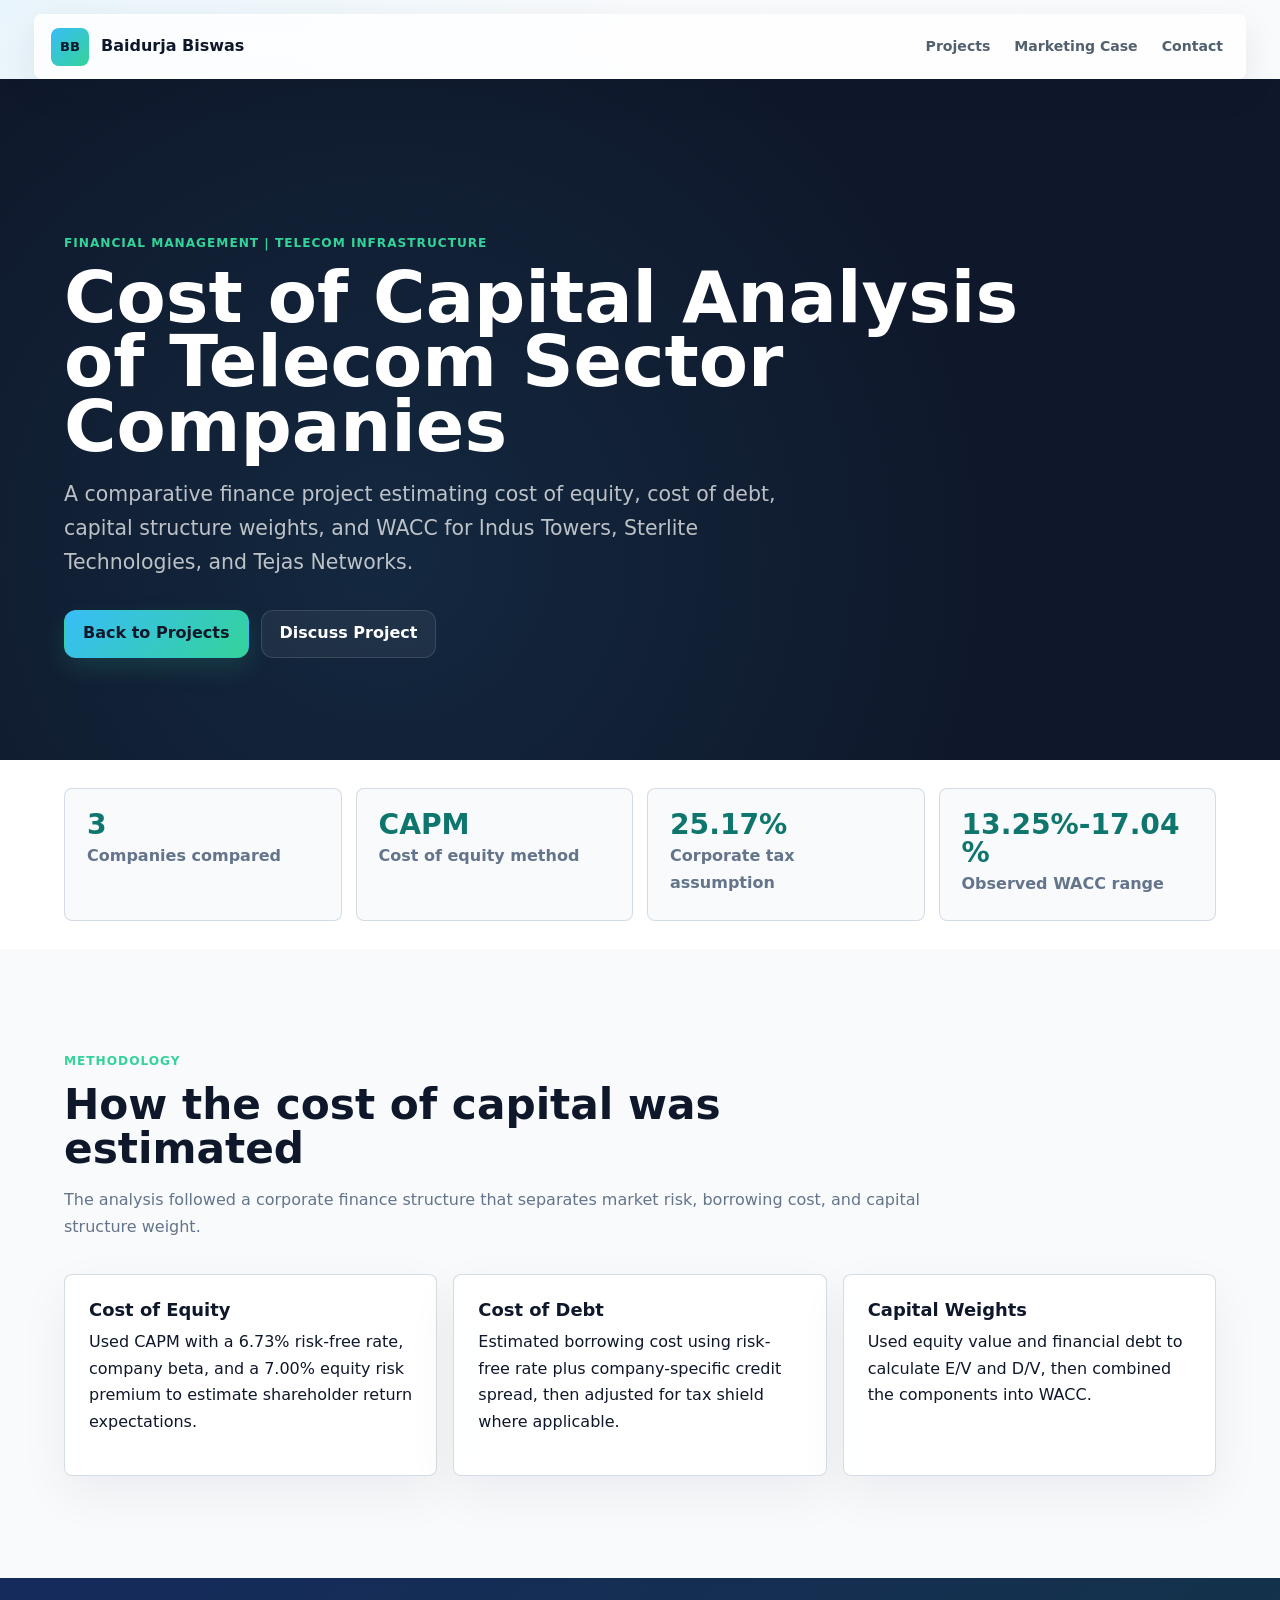
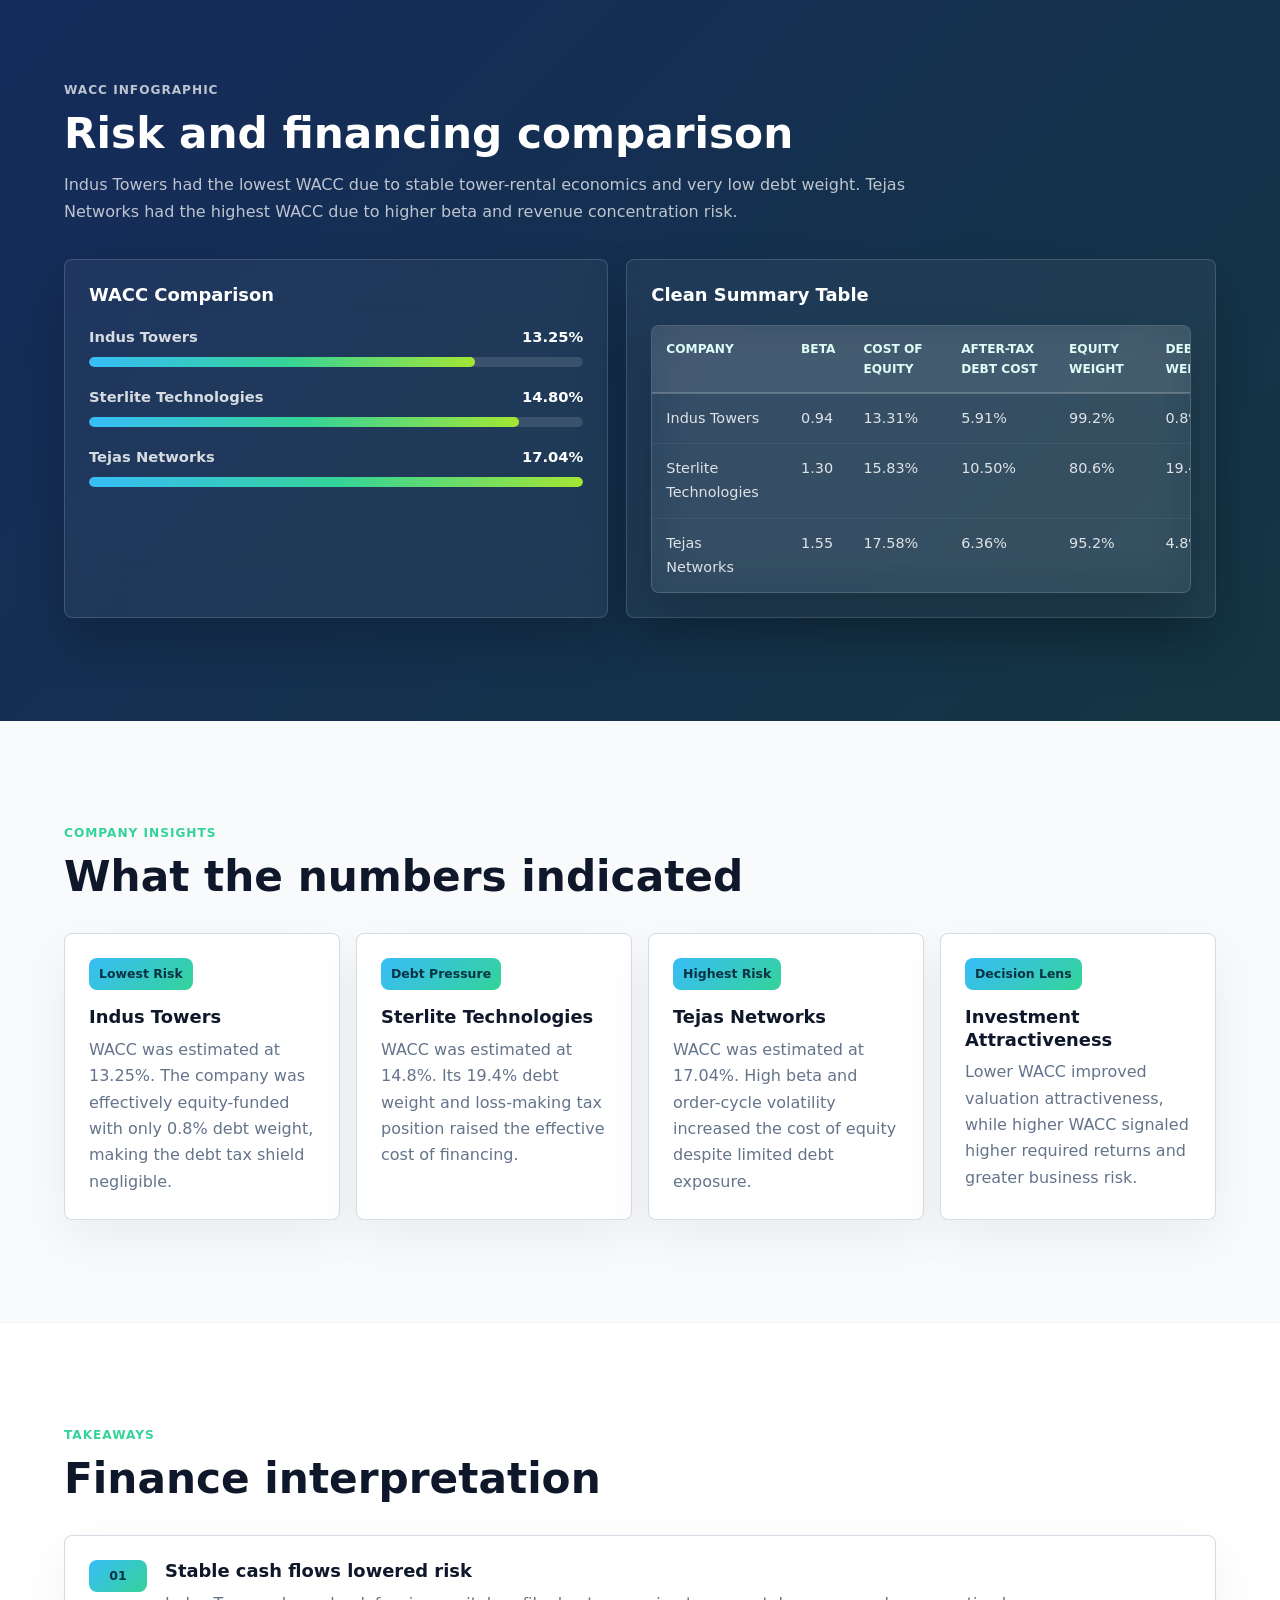
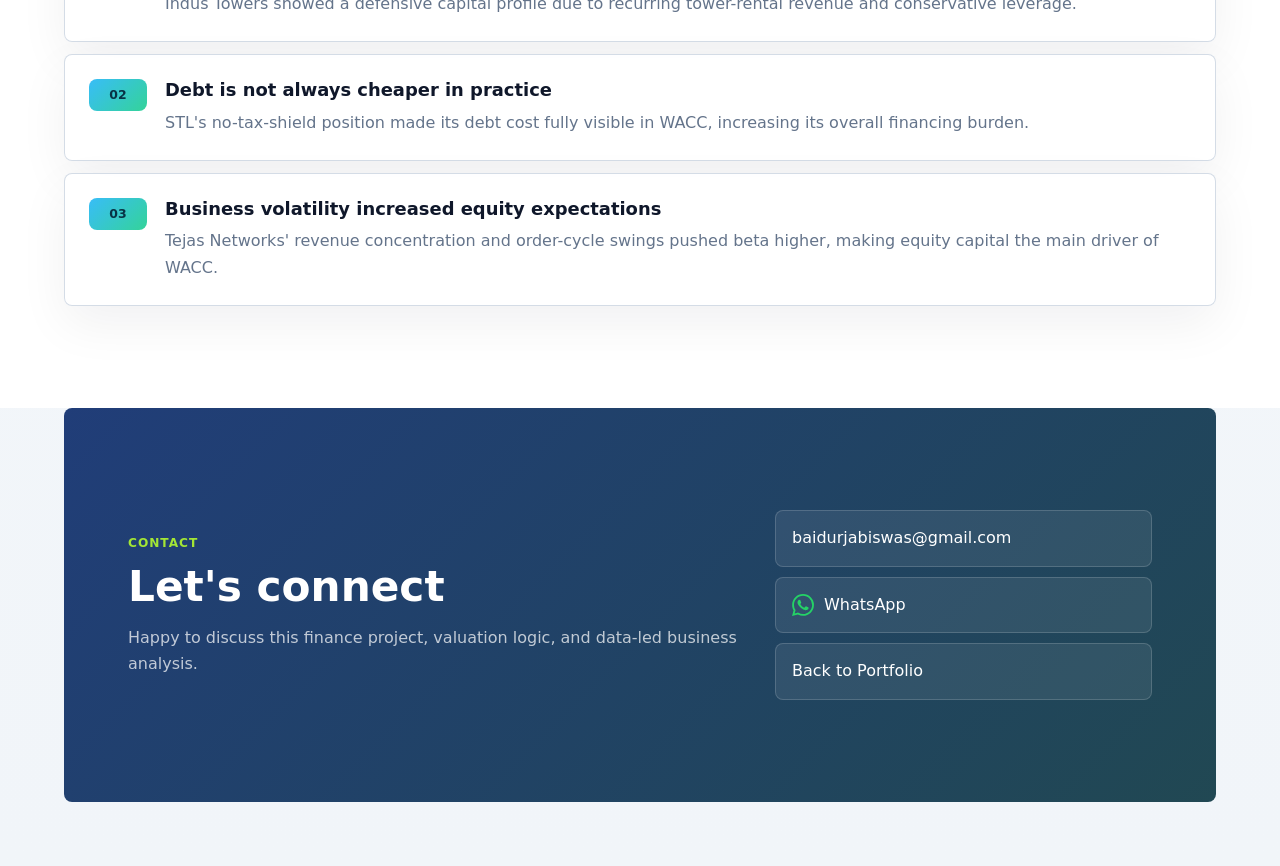
==== cost-of-capital-project.html @ 4e248c6d "Initial portfolio commit" ====
<!doctype html>
<html lang="en">
  <head>
    <meta charset="utf-8">
    <meta name="viewport" content="width=device-width, initial-scale=1">
    <title>Cost of Capital Project | Baidurja Biswas</title>
    <meta name="description" content="Project case study on CAPM, cost of debt, capital structure, and WACC analysis for telecom sector companies.">
    <link rel="stylesheet" href="styles.css">
  </head>
  <body>
    <header class="site-header detail-header">
      <a class="brand" href="index.html#home" aria-label="Back to portfolio home">
        <span class="brand-mark">BB</span>
        <span>Baidurja Biswas</span>
      </a>
      <nav class="nav" aria-label="Project navigation">
        <a href="index.html#projects">Projects</a>
        <a href="hyundai-creta-project.html">Marketing Case</a>
        <a href="index.html#contact">Contact</a>
      </nav>
    </header>

    <main>
      <section class="fade-in case-hero finance-hero">
        <div>
          <p class="eyebrow">Financial Management | Telecom Infrastructure</p>
          <h1>Cost of Capital Analysis of Telecom Sector Companies</h1>
          <p class="lead">
            A comparative finance project estimating cost of equity, cost of debt, capital structure weights, and WACC for Indus Towers,
            Sterlite Technologies, and Tejas Networks.
          </p>
          <div class="hero-actions">
            <a class="button primary" href="index.html#projects">Back to Projects</a>
            <a class="button secondary" href="mailto:baidurjabiswas@gmail.com">Discuss Project</a>
          </div>
        </div>
      </section>

      <section class="fade-in case-overview">
        <div class="case-stat">
          <span class="counter-value" data-target="3">0</span>
          <p>Companies compared</p>
        </div>
        <div class="case-stat">
          <span>CAPM</span>
          <p>Cost of equity method</p>
        </div>
        <div class="case-stat">
          <span class="counter-value" data-target="25.17" data-suffix="%">0%</span>
          <p>Corporate tax assumption</p>
        </div>
        <div class="case-stat">
          <span>13.25%-17.04%</span>
          <p>Observed WACC range</p>
        </div>
      </section>

      <section class="fade-in case-section">
        <div class="section-heading">
          <p class="eyebrow">Methodology</p>
          <h2>How the cost of capital was estimated</h2>
          <p>The analysis followed a corporate finance structure that separates market risk, borrowing cost, and capital structure weight.</p>
        </div>
        <div class="case-grid">
          <article>
            <h3>Cost of Equity</h3>
            <p>Used CAPM with a 6.73% risk-free rate, company beta, and a 7.00% equity risk premium to estimate shareholder return expectations.</p>
          </article>
          <article>
            <h3>Cost of Debt</h3>
            <p>Estimated borrowing cost using risk-free rate plus company-specific credit spread, then adjusted for tax shield where applicable.</p>
          </article>
          <article>
            <h3>Capital Weights</h3>
            <p>Used equity value and financial debt to calculate E/V and D/V, then combined the components into WACC.</p>
          </article>
        </div>
      </section>

      <section class="fade-in case-section dark-case">
        <div class="section-heading">
          <p class="eyebrow">WACC Infographic</p>
          <h2>Risk and financing comparison</h2>
          <p>Indus Towers had the lowest WACC due to stable tower-rental economics and very low debt weight. Tejas Networks had the highest WACC due to higher beta and revenue concentration risk.</p>
        </div>
        <div class="finance-dashboard">
          <article class="metric-bars">
            <h3>WACC Comparison</h3>
            <div class="bar-row" style="--bar:78%">
              <span>Indus Towers</span>
              <strong>13.25%</strong>
            </div>
            <div class="bar-track"><span style="width: 78%"></span></div>
            <div class="bar-row" style="--bar:87%">
              <span>Sterlite Technologies</span>
              <strong>14.80%</strong>
            </div>
            <div class="bar-track"><span style="width: 87%"></span></div>
            <div class="bar-row" style="--bar:100%">
              <span>Tejas Networks</span>
              <strong>17.04%</strong>
            </div>
            <div class="bar-track"><span style="width: 100%"></span></div>
          </article>
          <article class="finance-table-visual">
            <h3>Clean Summary Table</h3>
            <div class="data-table-wrap">
              <table class="project-data-table">
                <thead>
                  <tr>
                    <th>Company</th>
                    <th>Beta</th>
                    <th>Cost of Equity</th>
                    <th>After-Tax Debt Cost</th>
                    <th>Equity Weight</th>
                    <th>Debt Weight</th>
                    <th>WACC</th>
                  </tr>
                </thead>
                <tbody>
                  <tr>
                    <td>Indus Towers</td>
                    <td>0.94</td>
                    <td>13.31%</td>
                    <td>5.91%</td>
                    <td>99.2%</td>
                    <td>0.8%</td>
                    <td><strong>13.25%</strong></td>
                  </tr>
                  <tr>
                    <td>Sterlite Technologies</td>
                    <td>1.30</td>
                    <td>15.83%</td>
                    <td>10.50%</td>
                    <td>80.6%</td>
                    <td>19.4%</td>
                    <td><strong>14.80%</strong></td>
                  </tr>
                  <tr>
                    <td>Tejas Networks</td>
                    <td>1.55</td>
                    <td>17.58%</td>
                    <td>6.36%</td>
                    <td>95.2%</td>
                    <td>4.8%</td>
                    <td><strong>17.04%</strong></td>
                  </tr>
                </tbody>
              </table>
            </div>
          </article>
        </div>
      </section>

      <section class="fade-in case-section">
        <div class="section-heading">
          <p class="eyebrow">Company Insights</p>
          <h2>What the numbers indicated</h2>
        </div>
        <div class="finding-grid light-findings">
          <article>
            <span>Lowest Risk</span>
            <h3>Indus Towers</h3>
            <p>WACC was estimated at 13.25%. The company was effectively equity-funded with only 0.8% debt weight, making the debt tax shield negligible.</p>
          </article>
          <article>
            <span>Debt Pressure</span>
            <h3>Sterlite Technologies</h3>
            <p>WACC was estimated at 14.8%. Its 19.4% debt weight and loss-making tax position raised the effective cost of financing.</p>
          </article>
          <article>
            <span>Highest Risk</span>
            <h3>Tejas Networks</h3>
            <p>WACC was estimated at 17.04%. High beta and order-cycle volatility increased the cost of equity despite limited debt exposure.</p>
          </article>
          <article>
            <span>Decision Lens</span>
            <h3>Investment Attractiveness</h3>
            <p>Lower WACC improved valuation attractiveness, while higher WACC signaled higher required returns and greater business risk.</p>
          </article>
        </div>
      </section>

      <section class="fade-in case-section">
        <div class="section-heading">
          <p class="eyebrow">Takeaways</p>
          <h2>Finance interpretation</h2>
        </div>
        <div class="recommendation-list">
          <article>
            <span>01</span>
            <div>
              <h3>Stable cash flows lowered risk</h3>
              <p>Indus Towers showed a defensive capital profile due to recurring tower-rental revenue and conservative leverage.</p>
            </div>
          </article>
          <article>
            <span>02</span>
            <div>
              <h3>Debt is not always cheaper in practice</h3>
              <p>STL's no-tax-shield position made its debt cost fully visible in WACC, increasing its overall financing burden.</p>
            </div>
          </article>
          <article>
            <span>03</span>
            <div>
              <h3>Business volatility increased equity expectations</h3>
              <p>Tejas Networks' revenue concentration and order-cycle swings pushed beta higher, making equity capital the main driver of WACC.</p>
            </div>
          </article>
        </div>
      </section>

      <section class="fade-in contact-section case-contact">
        <div>
          <p class="eyebrow">Contact</p>
          <h2>Let's connect</h2>
          <p>Happy to discuss this finance project, valuation logic, and data-led business analysis.</p>
        </div>
        <div class="contact-actions">
          <a href="mailto:baidurjabiswas@gmail.com">baidurjabiswas@gmail.com</a>
          <a href="https://wa.me/919083447833" target="_blank" rel="noreferrer" class="whatsapp-link">
            <svg viewBox="0 0 24 24" fill="currentColor">
              <path d="M17.472 14.382c-.297-.149-1.758-.867-2.03-.967-.273-.099-.471-.148-.67.15-.197.297-.767.966-.94 1.164-.173.199-.347.223-.644.075-.297-.15-1.255-.463-2.39-1.475-.883-.788-1.48-1.761-1.653-2.059-.173-.297-.018-.458.13-.606.134-.133.298-.347.446-.52.149-.174.198-.298.298-.497.099-.198.05-.371-.025-.52-.075-.149-.669-1.612-.916-2.207-.242-.579-.487-.5-.669-.51-.173-.008-.371-.01-.57-.01-.198 0-.52.074-.792.372-.272.297-1.04 1.016-1.04 2.479 0 1.462 1.065 2.875 1.213 3.074.149.198 2.096 3.2 5.077 4.487.709.306 1.262.489 1.694.625.712.227 1.36.195 1.871.118.571-.085 1.758-.719 2.006-1.413.248-.694.248-1.289.173-1.413-.074-.124-.272-.198-.57-.347m-5.421 7.403h-.004a9.87 9.87 0 01-5.031-1.378l-.361-.214-3.741.982.998-3.648-.235-.374a9.86 9.86 0 01-1.51-5.26c.001-5.45 4.436-9.884 9.888-9.884 2.64 0 5.122 1.03 6.988 2.898a9.825 9.825 0 012.893 6.994c-.003 5.45-4.437 9.884-9.885 9.884m8.413-18.297A11.815 11.815 0 0012.05 0C5.495 0 .16 5.335.157 11.892c0 2.096.547 4.142 1.588 5.945L.057 24l6.305-1.654a11.882 11.882 0 005.683 1.448h.005c6.554 0 11.89-5.335 11.893-11.893a11.821 11.821 0 00-3.48-8.413z"/>
            </svg>
            WhatsApp
          </a>
          <a href="index.html#projects">Back to Portfolio</a>
        </div>
      </section>
    </main>
    <script src="script.js"></script>
  </body>
</html>
---- styles.css ----
:root {
  --ink: #0f172a;
  --muted: #64748b;
  --line: #e2e8f0;
  --paper: #f8fafc;
  --white: #ffffff;
  --night: #0f172a;
  --night-2: #1e293b;
  --cyan: #38bdf8;
  --mint: #34d399;
  --lime: #a3e635;
  --amber: #fbbf24;
  --blue: #2563eb;
  --shadow: 0 10px 40px -10px rgba(0, 0, 0, 0.08);
}

* {
  box-sizing: border-box;
}

html {
  scroll-behavior: smooth;
}

body {
  margin: 0;
  color: var(--ink);
  background:
    radial-gradient(circle at top left, rgba(56, 189, 248, 0.08), transparent 40rem),
    linear-gradient(180deg, #f8fafc 0%, #f1f5f9 100%);
  font-family: Inter, ui-sans-serif, system-ui, -apple-system, BlinkMacSystemFont, "Segoe UI", sans-serif;
  line-height: 1.65;
}

a {
  color: inherit;
  text-decoration: none;
}

.site-header {
  position: sticky;
  top: 0;
  z-index: 20;
  display: flex;
  align-items: center;
  justify-content: space-between;
  gap: 24px;
  margin: 14px clamp(14px, 3vw, 34px) 0;
  padding: 10px 12px;
  background: rgba(255, 255, 255, 0.78);
  border: 1px solid rgba(255, 255, 255, 0.76);
  border-radius: 8px;
  box-shadow: 0 12px 35px rgba(15, 23, 42, 0.08);
  backdrop-filter: blur(18px);
}

.brand,
.nav,
.hero-actions,
.contact-actions,
footer,
.hero-metrics {
  display: flex;
  align-items: center;
}

.brand {
  gap: 12px;
  padding-left: 4px;
  font-weight: 850;
}

.brand-mark {
  display: grid;
  place-items: center;
  width: 38px;
  height: 38px;
  color: var(--night);
  background: linear-gradient(135deg, var(--cyan), var(--mint));
  border-radius: 8px;
  font-size: 0.82rem;
  letter-spacing: 0;
}

.nav {
  gap: 4px;
  color: #52606d;
  font-size: 0.88rem;
  font-weight: 700;
}

.nav a {
  padding: 10px 10px;
  border-radius: 8px;
}

.nav a:hover {
  color: var(--ink);
  background: rgba(15, 23, 42, 0.06);
}

.hero {
  position: relative;
  min-height: calc(100vh - 76px);
  display: grid;
  grid-template-columns: minmax(0, 1.12fr) minmax(260px, 0.5fr);
  align-items: center;
  gap: clamp(32px, 6vw, 86px);
  margin-top: -66px;
  padding: clamp(112px, 14vw, 168px) clamp(20px, 5vw, 76px) clamp(56px, 7vw, 86px);
  overflow: hidden;
  color: var(--white);
  background:
    radial-gradient(circle at top left, rgba(52, 211, 153, 0.12), transparent 45rem),
    linear-gradient(135deg, rgba(15, 23, 42, 0.98), rgba(30, 41, 59, 0.96) 60%, rgba(15, 23, 42, 0.98)),
    var(--night);
}

.hero-backdrop {
  position: absolute;
  inset: 0;
  pointer-events: none;
  background:
    linear-gradient(rgba(255, 255, 255, 0.02) 1px, transparent 1px),
    linear-gradient(90deg, rgba(255, 255, 255, 0.02) 1px, transparent 1px);
  background-size: 52px 52px, 52px 52px;
  mask-image: linear-gradient(180deg, #000 0%, rgba(0, 0, 0, 0.6) 78%, transparent 100%);
}

.hero-copy,
.photo-panel {
  position: relative;
  z-index: 1;
}

.eyebrow {
  margin: 0 0 12px;
  color: var(--mint);
  font-size: 0.76rem;
  font-weight: 850;
  letter-spacing: 0.08em;
  text-transform: uppercase;
}

h1,
h2,
h3,
p {
  margin-top: 0;
}

h1 {
  max-width: 850px;
  margin-bottom: 20px;
  font-size: clamp(3rem, 8vw, 6.8rem);
  line-height: 0.9;
  letter-spacing: 0;
}

h2 {
  margin-bottom: 16px;
  font-size: clamp(1.85rem, 3.3vw, 2.95rem);
  line-height: 1.04;
  letter-spacing: 0;
}

h3 {
  margin-bottom: 8px;
  font-size: 1.12rem;
  line-height: 1.25;
}

.lead {
  max-width: 770px;
  color: rgba(255, 255, 255, 0.72);
  font-size: clamp(1.05rem, 1.7vw, 1.28rem);
}

.hero-actions {
  flex-wrap: wrap;
  gap: 12px;
  margin-top: 30px;
}

.button {
  min-height: 48px;
  display: inline-flex;
  align-items: center;
  justify-content: center;
  padding: 0 18px;
  border: 1px solid rgba(255, 255, 255, 0.18);
  border-radius: 12px;
  font-weight: 850;
  transition: transform 0.2s ease, box-shadow 0.2s ease;
}

.button.primary {
  color: var(--night);
  background: linear-gradient(135deg, var(--cyan), var(--mint));
  border-color: transparent;
  box-shadow: 0 10px 25px rgba(52, 211, 153, 0.15);
}

.button.secondary {
  color: var(--white);
  background: rgba(255, 255, 255, 0.06);
  border: 1px solid rgba(255, 255, 255, 0.12);
}

.button:hover {
  transform: translateY(-1px);
}

.hero-metrics {
  flex-wrap: wrap;
  gap: 10px;
  margin-top: 30px;
}

.hero-metrics span {
  padding: 10px 12px;
  color: rgba(255, 255, 255, 0.72);
  background: rgba(255, 255, 255, 0.07);
  border: 1px solid rgba(255, 255, 255, 0.12);
  border-radius: 8px;
  font-size: 0.88rem;
}

.hero-metrics strong {
  color: var(--white);
}

.photo-panel {
  justify-self: center;
  width: min(100%, 350px);
  padding: 10px;
  background: linear-gradient(145deg, rgba(255, 255, 255, 0.17), rgba(255, 255, 255, 0.05));
  border: 1px solid rgba(255, 255, 255, 0.18);
  border-radius: 8px;
  box-shadow: 0 30px 90px rgba(0, 0, 0, 0.32);
  backdrop-filter: blur(16px);
}

.photo-panel img {
  display: block;
  width: 100%;
  aspect-ratio: 4 / 5;
  object-fit: cover;
  object-position: center 18%;
  border-radius: 6px;
}

section {
  padding: clamp(62px, 8vw, 104px) clamp(20px, 5vw, 76px);
}

.section-heading {
  max-width: 860px;
}

.section-heading p:not(.eyebrow) {
  color: var(--muted);
}

.current-band {
  color: var(--ink);
  background: var(--white);
}

.current-grid {
  display: grid;
  grid-template-columns: repeat(3, minmax(0, 1fr));
  gap: 16px;
  margin-top: 36px;
}

.current-grid article,
.timeline-item,
.skill-card,
.education-list article,
.project-card,
.cert-list article,
.cert-feature {
  position: relative;
  padding: 26px;
  background: rgba(255, 255, 255, 0.6);
  backdrop-filter: blur(12px);
  border: 1px solid rgba(255, 255, 255, 0.8);
  border-radius: 12px;
  box-shadow: 0 10px 40px -10px rgba(0, 0, 0, 0.08);
}

.project-card {
  display: block;
  color: inherit;
  text-decoration: none;
}

.current-grid article,
.timeline-item,
.skill-card,
.education-list article,
.project-card,
.cert-list article,
.cert-feature {
  transition: transform 180ms ease, box-shadow 180ms ease, border-color 180ms ease;
}

.current-grid article:hover,
.timeline-item:hover,
.skill-card:hover,
.education-list article:hover,
.project-card:hover,
.cert-list article:hover,
.cert-feature:hover {
  transform: translateY(-4px);
  border-color: rgba(56, 189, 248, 0.5);
  box-shadow: 0 20px 50px -10px rgba(0, 0, 0, 0.12);
}

.current-grid article {
  min-height: 228px;
  overflow: hidden;
}

.current-grid article::before {
  content: "";
  position: absolute;
  inset: 0 0 auto;
  height: 4px;
  background: linear-gradient(90deg, var(--cyan), var(--mint), var(--lime));
}

.current-grid p,
.timeline-item p,
.skill-card p,
.education-list p,
.project-card p {
  color: var(--muted);
}

.number,
.date,
.education-list span {
  display: inline-block;
  margin-bottom: 12px;
  color: var(--blue);
  font-size: 0.82rem;
  font-weight: 850;
}

.split-section {
  display: grid;
  grid-template-columns: minmax(260px, 0.38fr) minmax(0, 0.62fr);
  gap: clamp(32px, 6vw, 82px);
  align-items: start;
  background: #eef3f7;
}

.sticky-heading {
  position: sticky;
  top: 112px;
  align-self: start;
}

.sticky-heading h2 {
  max-width: 420px;
  font-size: clamp(2.25rem, 4.2vw, 4.1rem);
}

.sticky-heading p:not(.eyebrow) {
  max-width: 520px;
  font-size: clamp(1rem, 1.45vw, 1.16rem);
}

.timeline {
  position: relative;
  display: grid;
  gap: 16px;
}

.timeline-item.featured {
  border-color: rgba(45, 212, 191, 0.58);
  background: linear-gradient(135deg, #ffffff, #f1fffb);
}

.timeline-item.compact {
  background: rgba(255, 255, 255, 0.58);
}

.meta {
  margin-bottom: 12px;
  color: #295c76;
  font-weight: 780;
}

.timeline-item p:last-child,
.skill-card p:last-child,
.education-list p:last-child,
.project-card p:last-child,
.contact-section p:last-child {
  margin-bottom: 0;
}

.projects-section {
  background:
    radial-gradient(circle at 12% 18%, rgba(45, 212, 191, 0.13), transparent 28rem),
    #f8fafc;
}

.project-showcase {
  display: grid;
  grid-template-columns: repeat(2, minmax(0, 1fr));
  gap: 18px;
  margin-top: 36px;
  align-items: stretch;
}

.featured-project {
  grid-column: 1 / span 2;
  min-height: 320px;
  padding: clamp(28px, 4vw, 42px);
  background:
    linear-gradient(135deg, rgba(255, 255, 255, 0.96), rgba(238, 251, 255, 0.86)),
    var(--white);
  overflow: hidden;
}

.business-project {
  background:
    linear-gradient(135deg, rgba(255, 255, 255, 0.96), rgba(242, 248, 255, 0.9)),
    var(--white);
}

.analytics-project {
  background:
    linear-gradient(135deg, rgba(255, 255, 255, 0.98), rgba(236, 253, 245, 0.88)),
    var(--white);
}

.operations-project {
  background:
    linear-gradient(135deg, rgba(255, 255, 255, 0.98), rgba(238, 253, 250, 0.92)),
    var(--white);
}

.business-project {
  grid-column: auto;
}

.research-project {
  grid-column: 1 / -1;
  background:
    linear-gradient(135deg, rgba(255, 255, 255, 0.95), rgba(240, 253, 250, 0.82)),
    var(--white);
}

.featured-project::after {
  content: "";
  position: absolute;
  right: -78px;
  bottom: -78px;
  width: 210px;
  height: 210px;
  border: 1px solid rgba(45, 212, 191, 0.35);
  border-radius: 50%;
}

.project-topline {
  display: flex;
  flex-wrap: wrap;
  justify-content: space-between;
  gap: 12px;
  margin-bottom: 8px;
}

.project-type {
  padding: 7px 10px;
  color: #075985;
  background: rgba(56, 189, 248, 0.13);
  border: 1px solid rgba(56, 189, 248, 0.24);
  border-radius: 8px;
  font-size: 0.78rem;
  font-weight: 850;
}

.project-card h3 {
  max-width: 850px;
  font-size: clamp(1.45rem, 2.6vw, 2.35rem);
}

.project-card p {
  max-width: 850px;
}

.project-tags {
  position: relative;
  z-index: 1;
  display: flex;
  flex-wrap: wrap;
  gap: 10px;
  margin-top: 26px;
}

.project-tags span {
  padding: 9px 11px;
  color: #134e4a;
  background: rgba(45, 212, 191, 0.12);
  border: 1px solid rgba(45, 212, 191, 0.28);
  border-radius: 8px;
  font-size: 0.88rem;
  font-weight: 760;
}

.project-link {
  position: relative;
  z-index: 1;
  display: inline-flex;
  align-items: center;
  margin-top: 24px;
  color: #075985;
  font-size: 0.9rem;
  font-weight: 850;
}

.project-link::after {
  content: "";
  width: 34px;
  height: 2px;
  margin-left: 10px;
  background: linear-gradient(90deg, var(--cyan), var(--mint));
  transition: width 180ms ease;
}

.project-card:hover .project-link::after {
  width: 48px;
}

.skills-section {
  background: var(--night);
  color: var(--white);
}

.skills-section .section-heading p:not(.eyebrow) {
  color: rgba(255, 255, 255, 0.68);
}

.skills-layout {
  display: grid;
  grid-template-columns: repeat(3, minmax(0, 1fr));
  gap: 18px;
  margin-top: 36px;
}

.skill-card {
  color: var(--white);
  background: rgba(255, 255, 255, 0.07);
  border-color: rgba(255, 255, 255, 0.12);
  box-shadow: none;
}

.skill-card ul {
  display: flex;
  flex-wrap: wrap;
  gap: 10px;
  margin: 18px 0 0;
  padding: 0;
  list-style: none;
}

.skill-card li {
  padding: 8px 10px;
  color: #dffcf6;
  background: rgba(45, 212, 191, 0.1);
  border: 1px solid rgba(45, 212, 191, 0.22);
  border-radius: 8px;
  font-size: 0.9rem;
  font-weight: 750;
}

.certifications-section {
  background:
    radial-gradient(circle at 84% 20%, rgba(56, 189, 248, 0.15), transparent 28rem),
    linear-gradient(180deg, #ffffff 0%, #eff6fb 100%);
}

.certification-board {
  display: grid;
  grid-template-columns: minmax(280px, 0.35fr) minmax(0, 0.65fr);
  gap: 22px;
  margin-top: 36px;
  align-items: stretch;
}

.cert-feature {
  min-height: 300px;
  display: flex;
  flex-direction: column;
  justify-content: center;
  padding: clamp(28px, 4vw, 42px);
  color: var(--white);
  background:
    linear-gradient(145deg, rgba(37, 99, 235, 0.38), rgba(45, 212, 191, 0.22)),
    var(--night);
  border-color: rgba(255, 255, 255, 0.12);
  overflow: hidden;
}

.cert-feature span {
  margin-bottom: 12px;
  color: var(--mint);
  font-size: 0.82rem;
  font-weight: 850;
  text-transform: uppercase;
}

.cert-feature h3 {
  max-width: 420px;
  margin-bottom: 16px;
  font-size: clamp(1.45rem, 2.05vw, 1.9rem);
  line-height: 1.12;
}

.cert-feature p {
  margin-bottom: 0;
  color: rgba(255, 255, 255, 0.72);
}

.cert-list {
  display: grid;
  gap: 12px;
}

.cert-list article {
  display: grid;
  grid-template-columns: 54px minmax(0, 1fr);
  gap: 16px;
  align-items: center;
  min-height: 74px;
  padding: 18px;
  overflow: hidden;
}

.cert-list article::after {
  content: "";
  position: absolute;
  inset: 0 auto 0 0;
  width: 4px;
  background: linear-gradient(180deg, var(--cyan), var(--mint));
  opacity: 0;
  transition: opacity 180ms ease;
}

.cert-list article:hover::after {
  opacity: 1;
}

.cert-list article > span {
  display: grid;
  place-items: center;
  width: 42px;
  height: 42px;
  color: #075985;
  background: rgba(56, 189, 248, 0.13);
  border: 1px solid rgba(56, 189, 248, 0.28);
  border-radius: 8px;
  font-size: 0.82rem;
  font-weight: 850;
}

.cert-list p {
  margin-bottom: 3px;
  color: #0f766e;
  font-size: 0.78rem;
  font-weight: 850;
  text-transform: uppercase;
}

.cert-list h3 {
  margin-bottom: 0;
  font-size: 1.02rem;
}

.education-section {
  background: #f8fafc;
}

.education-list {
  display: grid;
  grid-template-columns: repeat(3, minmax(0, 1fr));
  gap: 16px;
  margin-top: 34px;
}

.education-list span {
  color: #a65f00;
}

.contact-section {
  display: grid;
  grid-template-columns: minmax(0, 0.62fr) minmax(260px, 0.38fr);
  gap: 32px;
  align-items: center;
  color: var(--white);
  background:
    linear-gradient(135deg, rgba(37, 99, 235, 0.35), rgba(45, 212, 191, 0.18)),
    var(--night-2);
}

.contact-section .eyebrow {
  color: var(--lime);
}

.contact-section p {
  max-width: 720px;
  color: rgba(255, 255, 255, 0.72);
}

.contact-actions {
  align-items: stretch;
  flex-direction: column;
  gap: 10px;
}

.contact-actions a {
  display: flex;
  align-items: center;
  gap: 10px;
  padding: 14px 16px;
  color: var(--white);
  background: rgba(255, 255, 255, 0.08);
  border: 1px solid rgba(255, 255, 255, 0.16);
  border-radius: 8px;
  overflow-wrap: anywhere;
}

.whatsapp-link svg {
  width: 22px;
  height: 22px;
  color: #25D366;
  flex-shrink: 0;
}

.contact-actions a:hover {
  background: rgba(255, 255, 255, 0.13);
}

.detail-header {
  position: relative;
}

.case-hero {
  min-height: 72vh;
  display: grid;
  align-items: end;
  padding-top: clamp(96px, 12vw, 154px);
  color: var(--white);
  background:
    radial-gradient(circle at 70% 30%, rgba(52, 211, 153, 0.1), transparent 40rem),
    var(--night);
}

.finance-hero {
  background:
    radial-gradient(circle at 30% 70%, rgba(56, 189, 248, 0.1), transparent 40rem),
    var(--night);
}

.marketing-hero {
  grid-template-columns: minmax(0, 0.62fr) minmax(260px, 0.38fr);
  gap: clamp(28px, 5vw, 72px);
  background:
    radial-gradient(circle at 82% 28%, rgba(251, 191, 36, 0.12), transparent 40rem),
    var(--night);
}

.case-hero > div {
  max-width: 980px;
}

.case-hero h1 {
  max-width: 980px;
  font-size: clamp(2.65rem, 5.6vw, 5.25rem);
}

.hero-product-shot {
  align-self: center;
  margin: 0;
  padding: 14px;
  background: rgba(255, 255, 255, 0.09);
  border: 1px solid rgba(255, 255, 255, 0.15);
  border-radius: 8px;
  box-shadow: 0 26px 70px rgba(0, 0, 0, 0.28);
}

.hero-product-shot img {
  display: block;
  width: 100%;
  aspect-ratio: 4 / 3;
  object-fit: contain;
  border-radius: 6px;
}

.case-overview {
  display: grid;
  grid-template-columns: repeat(4, minmax(0, 1fr));
  gap: 14px;
  padding-top: 28px;
  padding-bottom: 28px;
  background: var(--white);
}

.case-stat {
  padding: 22px;
  background: #f8fafc;
  border: 1px solid rgba(203, 213, 225, 0.8);
  border-radius: 8px;
}

.case-stat span {
  display: block;
  margin-bottom: 4px;
  color: #0f766e;
  font-size: clamp(1.45rem, 2.2vw, 2.15rem);
  line-height: 1;
  font-weight: 900;
  overflow-wrap: anywhere;
}

.case-stat p {
  margin-bottom: 0;
  color: var(--muted);
  font-weight: 760;
}

.case-section {
  background: #f8fafc;
}

.case-section:nth-of-type(even):not(.dark-case) {
  background: #ffffff;
}

.case-grid,
.finding-grid,
.process-steps {
  display: grid;
  grid-template-columns: repeat(3, minmax(0, 1fr));
  gap: 16px;
  margin-top: 34px;
}

.case-grid article,
.finding-grid article,
.process-steps article,
.recommendation-list article {
  padding: 24px;
  background: rgba(255, 255, 255, 0.88);
  border: 1px solid rgba(203, 213, 225, 0.82);
  border-radius: 8px;
  box-shadow: 0 18px 50px rgba(15, 23, 42, 0.06);
}

.case-grid ul {
  display: grid;
  gap: 8px;
  margin: 16px 0 0;
  padding-left: 18px;
  color: var(--muted);
}

.dark-case {
  color: var(--white);
  background:
    linear-gradient(135deg, rgba(37, 99, 235, 0.26), rgba(45, 212, 191, 0.16)),
    var(--night);
}

.dark-case .section-heading p:not(.eyebrow),
.dark-case p {
  color: rgba(255, 255, 255, 0.72);
}

.finding-grid {
  grid-template-columns: repeat(4, minmax(0, 1fr));
}

.finding-grid article {
  background: rgba(255, 255, 255, 0.08);
  border-color: rgba(255, 255, 255, 0.13);
  box-shadow: none;
}

.finding-grid article > span,
.process-steps article > span,
.recommendation-list article > span {
  display: inline-grid;
  place-items: center;
  min-width: 42px;
  height: 32px;
  margin-bottom: 16px;
  padding-inline: 10px;
  color: #083344;
  background: linear-gradient(135deg, var(--cyan), var(--mint));
  border-radius: 8px;
  font-size: 0.78rem;
  font-weight: 900;
}

.finding-grid h3 {
  color: var(--white);
}

.process-steps {
  grid-template-columns: repeat(4, minmax(0, 1fr));
}

.recommendation-list {
  display: grid;
  gap: 12px;
  margin-top: 34px;
}

.recommendation-list article {
  display: grid;
  grid-template-columns: 58px minmax(0, 1fr);
  gap: 18px;
  align-items: start;
}

.recommendation-list article > span {
  margin-bottom: 0;
}

.recommendation-list p,
.process-steps p,
.finding-grid p {
  margin-bottom: 0;
  color: var(--muted);
}

.dark-case .finding-grid p {
  color: rgba(255, 255, 255, 0.72);
}

.finance-dashboard,
.marketing-dashboard {
  display: grid;
  grid-template-columns: minmax(0, 0.48fr) minmax(0, 0.52fr);
  gap: 18px;
  margin-top: 34px;
}

.metric-bars,
.finance-table-visual,
.strategy-map,
.competitor-grid article {
  min-width: 0;
  padding: 24px;
  background: rgba(255, 255, 255, 0.08);
  border: 1px solid rgba(255, 255, 255, 0.13);
  border-radius: 8px;
}

.metric-bars h3,
.finance-table-visual h3,
.strategy-map h3 {
  color: var(--white);
}

.bar-row {
  display: flex;
  justify-content: space-between;
  gap: 16px;
  margin-top: 18px;
  color: rgba(255, 255, 255, 0.82);
  font-size: 0.92rem;
  font-weight: 780;
}

.bar-row strong {
  color: var(--white);
}

.bar-track {
  height: 10px;
  margin-top: 8px;
  overflow: hidden;
  background: rgba(255, 255, 255, 0.12);
  border-radius: 999px;
}

.bar-track span {
  display: block;
  height: 100%;
  background: linear-gradient(90deg, var(--cyan), var(--mint), var(--lime));
  border-radius: inherit;
}

.light-findings article {
  background: rgba(255, 255, 255, 0.9);
  border-color: rgba(203, 213, 225, 0.82);
  box-shadow: 0 18px 50px rgba(15, 23, 42, 0.06);
}

.light-findings h3 {
  color: var(--ink);
}

.light-findings p {
  color: var(--muted);
}

.strategy-map {
  display: grid;
  grid-template-columns: repeat(3, minmax(0, 1fr));
  gap: 12px;
  align-content: start;
}

.strategy-map h3 {
  grid-column: 1 / -1;
  margin-bottom: 4px;
}

.strategy-node {
  display: grid;
  place-items: center;
  min-height: 86px;
  padding: 14px;
  color: #eafffb;
  background:
    linear-gradient(145deg, rgba(56, 189, 248, 0.18), rgba(45, 212, 191, 0.11)),
    rgba(255, 255, 255, 0.05);
  border: 1px solid rgba(45, 212, 191, 0.24);
  border-radius: 8px;
  font-weight: 850;
  text-align: center;
}

.competitor-grid {
  display: grid;
  grid-template-columns: repeat(4, minmax(0, 1fr));
  gap: 16px;
  margin-top: 34px;
}

.competitor-grid article {
  background: rgba(255, 255, 255, 0.9);
  border-color: rgba(203, 213, 225, 0.82);
  box-shadow: 0 18px 50px rgba(15, 23, 42, 0.06);
}

.competitor-grid article > span {
  display: inline-block;
  margin-bottom: 12px;
  color: #0f766e;
  font-size: 0.8rem;
  font-weight: 900;
  text-transform: uppercase;
}

.competitor-grid p {
  margin-bottom: 0;
  color: var(--muted);
}

.visual-section {
  background:
    radial-gradient(circle at 10% 20%, rgba(246, 180, 75, 0.13), transparent 24rem),
    #ffffff;
}

.data-table-wrap {
  width: 100%;
  max-width: 100%;
  margin-top: 18px;
  overflow-x: auto;
  border: 1px solid rgba(255, 255, 255, 0.16);
  border-radius: 8px;
}

.project-data-table {
  width: 100%;
  min-width: 680px;
  border-collapse: collapse;
  color: rgba(255, 255, 255, 0.84);
  font-size: 0.9rem;
}

.project-data-table th,
.project-data-table td {
  padding: 13px 14px;
  border-bottom: 1px solid rgba(255, 255, 255, 0.12);
  text-align: left;
  vertical-align: top;
}

.project-data-table th {
  color: #dffcf6;
  background: rgba(45, 212, 191, 0.13);
  font-size: 0.76rem;
  font-weight: 900;
  text-transform: uppercase;
}

.project-data-table tbody tr:last-child td {
  border-bottom: 0;
}

.project-data-table strong {
  color: var(--white);
}

.light-table-wrap {
  margin-top: 34px;
  background: rgba(255, 255, 255, 0.86);
  border-color: rgba(203, 213, 225, 0.82);
  box-shadow: 0 18px 50px rgba(15, 23, 42, 0.06);
}

.light-data-table {
  color: var(--ink);
}

.light-data-table th,
.light-data-table td {
  border-bottom-color: rgba(203, 213, 225, 0.72);
}

.light-data-table th {
  color: #134e4a;
  background: rgba(45, 212, 191, 0.14);
}

.light-data-table td {
  color: var(--muted);
}

.light-data-table td:first-child {
  color: var(--ink);
  font-weight: 850;
}

.case-contact {
  margin: 0 clamp(20px, 5vw, 76px) clamp(32px, 5vw, 64px);
  border-radius: 8px;
}

footer {
  justify-content: space-between;
  gap: 16px;
  padding: 24px clamp(20px, 5vw, 76px);
  color: var(--muted);
  background: var(--white);
  border-top: 1px solid var(--line);
  font-size: 0.9rem;
}

@media (max-width: 880px) {
  .site-header,
  footer {
    align-items: flex-start;
    flex-direction: column;
  }

  .nav {
    width: 100%;
    flex-direction: row;
    flex-wrap: wrap;
  }

  .hero,
  .split-section,
  .contact-section,
  .marketing-hero,
  .case-overview,
  .case-grid,
  .finding-grid,
  .process-steps,
  .finance-dashboard,
  .marketing-dashboard,
  .competitor-grid {
    grid-template-columns: 1fr;
  }

  .hero {
    min-height: auto;
    margin-top: -124px;
    padding-top: 178px;
  }

  .photo-panel {
    justify-self: start;
    max-width: 320px;
  }

  .current-grid,
  .skills-layout,
  .education-list,
  .project-showcase,
  .certification-board,
  .cert-list {
    grid-template-columns: 1fr;
  }

  .featured-project,
  .business-project,
  .research-project {
    grid-column: 1;
    grid-row: auto;
  }

  .sticky-heading {
    position: static;
  }

  .case-hero {
    min-height: auto;
  }

  .hero-product-shot {
    max-width: 480px;
  }

  .case-contact {
    margin-inline: 0;
    border-radius: 0;
  }
}

@media (max-width: 520px) {
  .site-header {
    margin-inline: 10px;
  }

  .nav a {
    padding: 8px 9px;
  }

  h1 {
    font-size: 2.7rem;
  }

  .hero-actions,
  .button {
    width: 100%;
  }

  .hero-metrics span {
    width: 100%;
  }

  .featured-project,
  .project-card,
  .cert-feature,
  .cert-list article {
    padding: 22px;
  }

  .project-tags span {
    font-size: 0.82rem;
  }

  .cert-feature {
    min-height: 300px;
  }

  .cert-list article {
    grid-template-columns: 46px minmax(0, 1fr);
  }

  .recommendation-list article {
    grid-template-columns: 1fr;
  }

  .strategy-map {
    grid-template-columns: 1fr 1fr;
  }

  .strategy-node {
    min-height: 72px;
  }
}

/* --- Interactive Enhancements --- */

/* Fade-in Scroll Animation */
.fade-in {
  opacity: 0;
  transform: translateY(30px);
  transition: opacity 0.8s ease-out, transform 0.8s ease-out;
  will-change: opacity, transform;
}

.fade-in.visible {
  opacity: 1;
  transform: translateY(0);
}

/* Header Scrolled State */
.site-header {
  transition: padding 0.3s ease, background 0.3s ease, box-shadow 0.3s ease;
}

.site-header.scrolled {
  padding: 6px 12px;
  background: rgba(255, 255, 255, 0.92);
  box-shadow: 0 16px 40px rgba(15, 23, 42, 0.12);
}

/* Back to Top Button */
.back-to-top {
  position: fixed;
  bottom: 30px;
  right: 30px;
  width: 48px;
  height: 48px;
  border-radius: 50%;
  background: linear-gradient(135deg, var(--cyan), var(--mint));
  color: var(--night);
  border: none;
  box-shadow: 0 10px 25px rgba(45, 212, 191, 0.3);
  cursor: pointer;
  display: flex;
  align-items: center;
  justify-content: center;
  opacity: 0;
  visibility: hidden;
  transform: translateY(20px);
  transition: opacity 0.3s ease, visibility 0.3s ease, transform 0.3s ease, box-shadow 0.3s ease;
  z-index: 100;
}

.back-to-top.visible {
  opacity: 1;
  visibility: visible;
  transform: translateY(0);
}

.back-to-top:hover {
  transform: translateY(-3px);
  box-shadow: 0 14px 35px rgba(45, 212, 191, 0.4);
}

.back-to-top svg {
  width: 24px;
  height: 24px;
  fill: none;
  stroke: currentColor;
  stroke-width: 2.5;
  stroke-linecap: round;
  stroke-linejoin: round;
}

/* Enhanced Hover Effects */
.project-card,
.skill-card,
.timeline-item,
.cert-feature {
  transition: transform 0.3s cubic-bezier(0.175, 0.885, 0.32, 1.275), box-shadow 0.3s ease, border-color 0.3s ease;
}

.project-card:hover,
.skill-card:hover,
.timeline-item:hover,
.cert-feature:hover {
  transform: translateY(-5px) scale(1.01);
  box-shadow: 0 28px 75px rgba(15, 23, 42, 0.12);
}

/* --- Infographic Upgrades --- */

/* Animated Bar Charts */
.bar-track span.animate-bar {
  transition: width 1.5s cubic-bezier(0.25, 1, 0.5, 1);
}

/* Timeline specific styles for Spark Minda */
.process-steps {
  position: relative;
  z-index: 1;
}

@media (min-width: 900px) {
  .process-steps::before {
    content: "";
    position: absolute;
    top: 48px;
    left: 40px;
    right: 40px;
    height: 3px;
    background: linear-gradient(90deg, rgba(45, 212, 191, 0.1), rgba(45, 212, 191, 0.5), rgba(45, 212, 191, 0.1));
    z-index: -1;
    border-radius: 4px;
  }
}

.process-steps article > span {
  width: 48px;
  height: 48px;
  border-radius: 50%;
  box-shadow: 0 0 0 6px rgba(255,255,255,0.8);
  transition: transform 0.3s ease, box-shadow 0.3s ease;
}

.process-steps article:hover > span {
  transform: scale(1.1);
  box-shadow: 0 0 0 8px rgba(255,255,255,0.9);
}

/* Strategy Map Nodes for Hyundai Creta */
.strategy-map {
  gap: 16px;
}

.strategy-node {
  border-radius: 12px;
  box-shadow: 0 8px 24px rgba(15, 23, 42, 0.1);
  transition: transform 0.3s ease, background 0.3s ease, box-shadow 0.3s ease;
  position: relative;
}

.strategy-node:hover {
  transform: translateY(-5px);
  box-shadow: 0 16px 32px rgba(15, 23, 42, 0.2);
  background: linear-gradient(145deg, rgba(56, 189, 248, 0.25), rgba(45, 212, 191, 0.18));
}

/* Advanced Glassmorphism Dashboards & Tables */
.metric-bars, 
.finance-table-visual, 
.strategy-map, 
.data-table-wrap {
  background: rgba(255, 255, 255, 0.05);
  backdrop-filter: blur(24px);
  -webkit-backdrop-filter: blur(24px);
  border: 1px solid rgba(255, 255, 255, 0.15);
  box-shadow: 0 24px 50px rgba(0, 0, 0, 0.2);
}

/* Refined Table Styles for Dashboard feel */
.project-data-table th {
  background: rgba(255, 255, 255, 0.08);
  border-bottom: 2px solid rgba(255, 255, 255, 0.2);
}

.project-data-table td {
  border-bottom: 1px solid rgba(255, 255, 255, 0.05);
  transition: background 0.2s ease;
}

.project-data-table tbody tr:hover td {
  background: rgba(255, 255, 255, 0.04);
}

.light-data-table th {
  background: rgba(15, 23, 42, 0.04);
  color: #0f766e;
  border-bottom: 2px solid rgba(15, 23, 42, 0.1);
}

.light-data-table td {
  color: var(--ink);
  border-bottom: 1px solid rgba(15, 23, 42, 0.06);
}

.light-data-table tbody tr:hover td {
  background: rgba(15, 23, 42, 0.02);
}

.light-table-wrap {
  background: rgba(255, 255, 255, 0.7);
  box-shadow: 0 20px 45px rgba(15, 23, 42, 0.08);
}
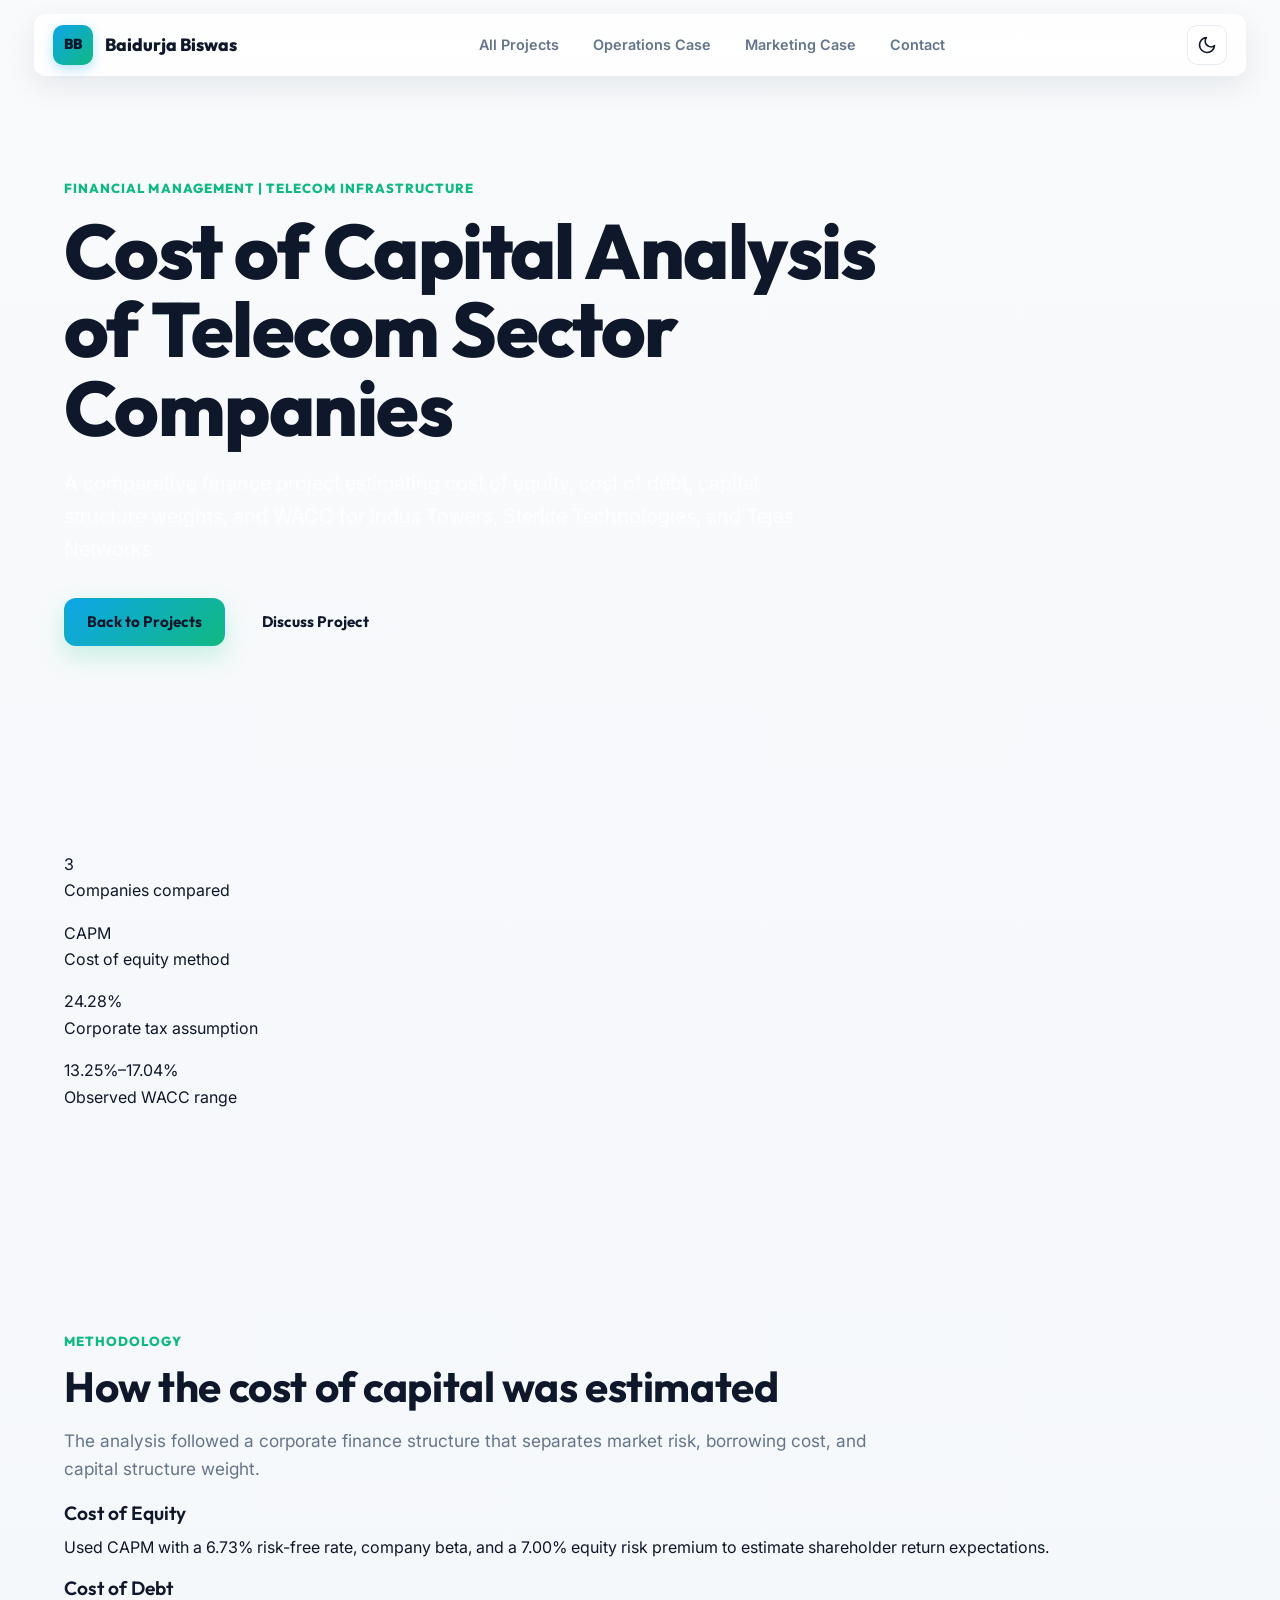
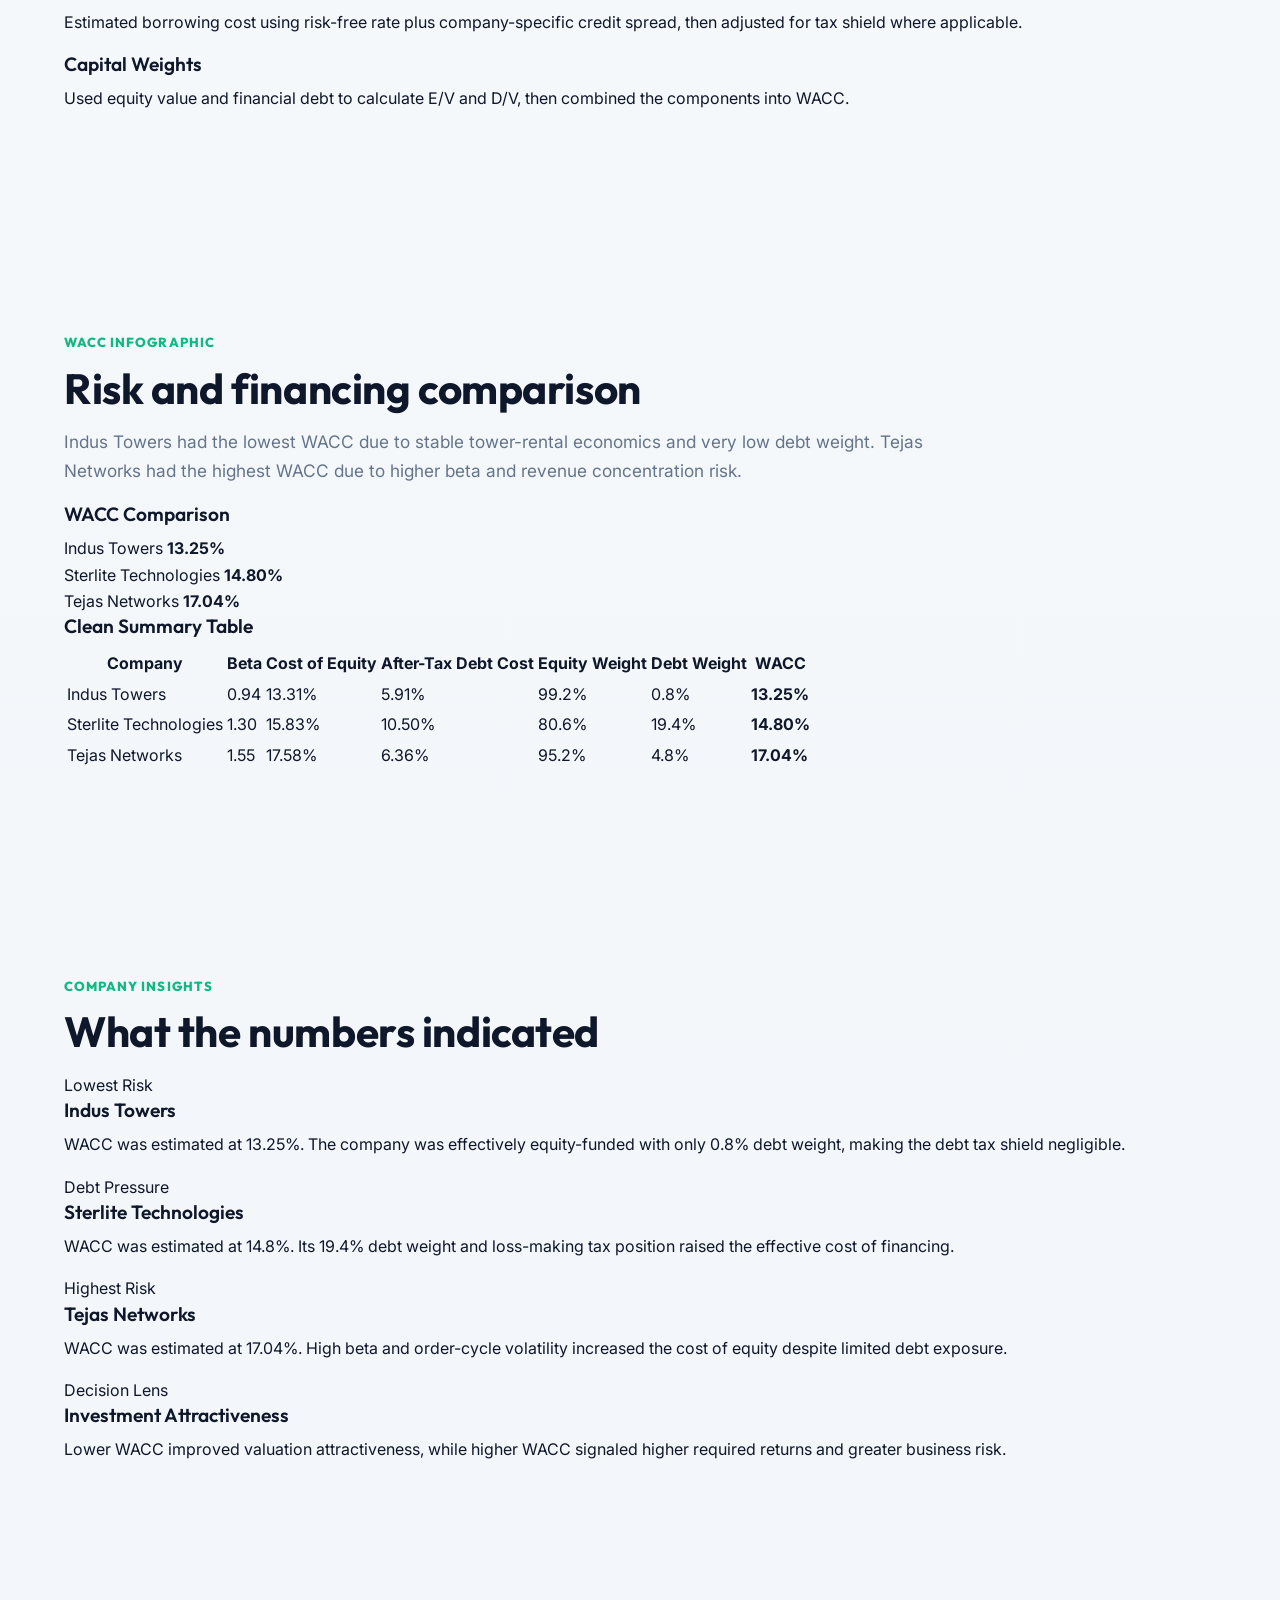
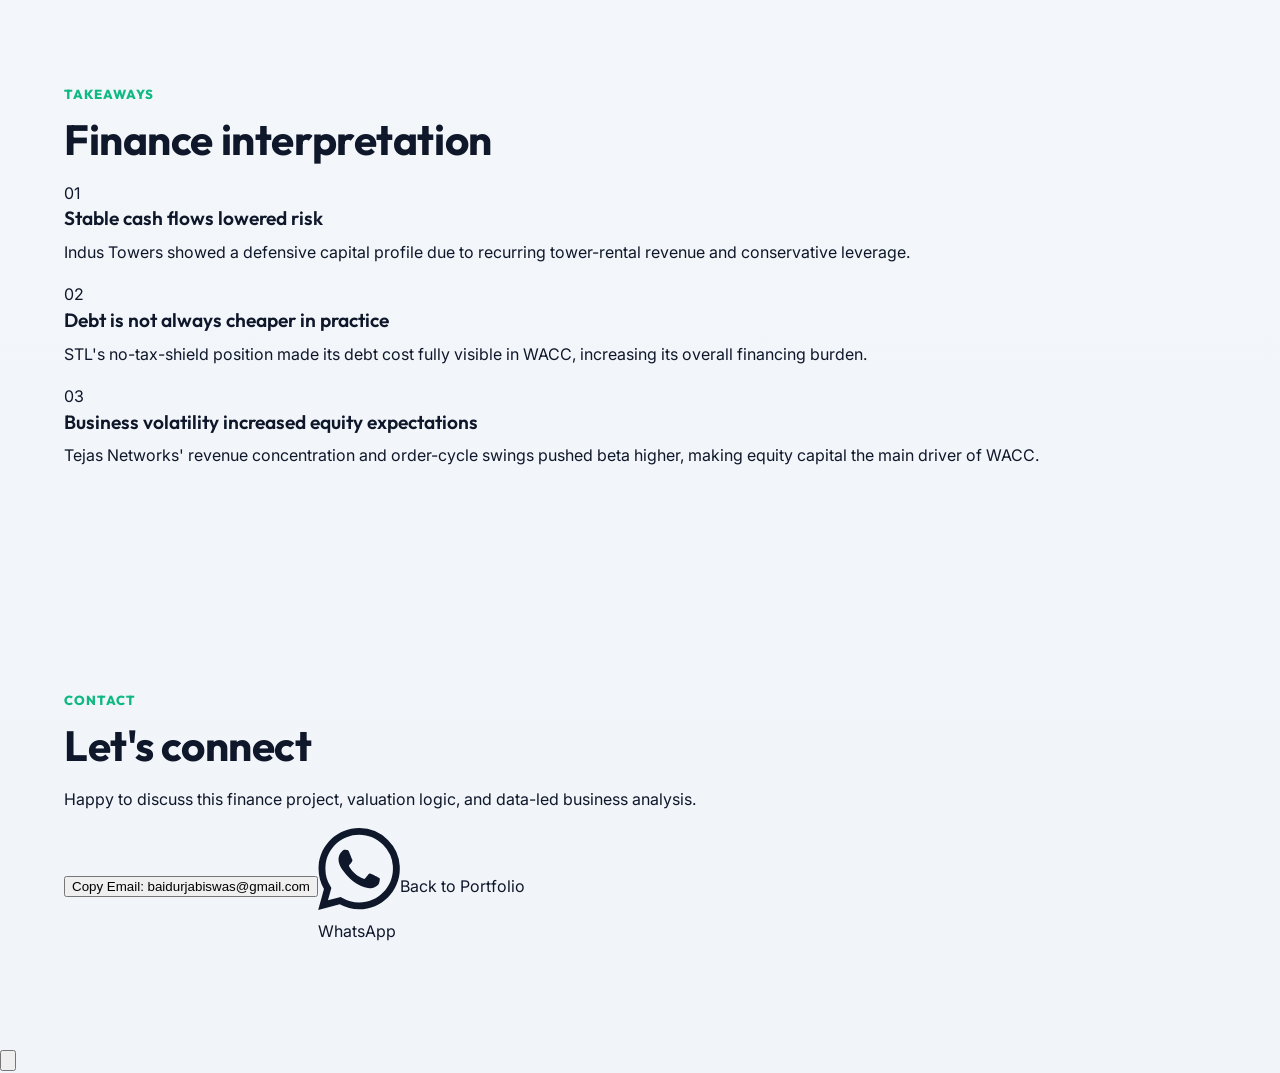
==== commit 1d052b01: "Update portfolio design, dark/light theme toggle, search and category filters, mobile drawer navigat" ====
--- a/cost-of-capital-project.html
+++ b/cost-of-capital-project.html
@@ -5,6 +5,9 @@
     <meta name="viewport" content="width=device-width, initial-scale=1">
     <title>Cost of Capital Project | Baidurja Biswas</title>
     <meta name="description" content="Project case study on CAPM, cost of debt, capital structure, and WACC analysis for telecom sector companies.">
+    <link rel="preconnect" href="https://fonts.googleapis.com">
+    <link rel="preconnect" href="https://fonts.gstatic.com" crossorigin>
+    <link href="https://fonts.googleapis.com/css2?family=Inter:wght@300;400;500;600;700;800&family=Outfit:wght@400;500;600;700;800;900&display=swap" rel="stylesheet">
     <link rel="stylesheet" href="styles.css">
   </head>
   <body>
@@ -13,11 +16,28 @@
         <span class="brand-mark">BB</span>
         <span>Baidurja Biswas</span>
       </a>
-      <nav class="nav" aria-label="Project navigation">
-        <a href="index.html#projects">Projects</a>
+
+      <nav class="nav" id="primary-nav" aria-label="Project navigation">
+        <a href="index.html#projects">All Projects</a>
+        <a href="spark-minda-project.html">Operations Case</a>
         <a href="hyundai-creta-project.html">Marketing Case</a>
         <a href="index.html#contact">Contact</a>
       </nav>
+
+      <div class="header-controls">
+        <button type="button" class="theme-toggle" id="theme-toggle" aria-label="Switch dark or light mode">
+          <svg viewBox="0 0 24 24">
+            <path d="M21 12.79A9 9 0 1 1 11.21 3 7 7 0 0 0 21 12.79z"></path>
+          </svg>
+        </button>
+        <button type="button" class="mobile-nav-toggle" id="mobile-nav-toggle" aria-label="Toggle navigation menu" aria-expanded="false">
+          <svg viewBox="0 0 24 24" fill="none" stroke="currentColor" stroke-width="2.5" stroke-linecap="round" stroke-linejoin="round">
+            <line x1="3" y1="12" x2="21" y2="12"></line>
+            <line x1="3" y1="6" x2="21" y2="6"></line>
+            <line x1="3" y1="18" x2="21" y2="18"></line>
+          </svg>
+        </button>
+      </div>
     </header>
 
     <main>
@@ -31,7 +51,7 @@
           </p>
           <div class="hero-actions">
             <a class="button primary" href="index.html#projects">Back to Projects</a>
-            <a class="button secondary" href="mailto:baidurjabiswas@gmail.com">Discuss Project</a>
+            <a class="button secondary" href="index.html#contact">Discuss Project</a>
           </div>
         </div>
       </section>
@@ -50,7 +70,7 @@
           <p>Corporate tax assumption</p>
         </div>
         <div class="case-stat">
-          <span>13.25%-17.04%</span>
+          <span>13.25%–17.04%</span>
           <p>Observed WACC range</p>
         </div>
       </section>
@@ -218,7 +238,9 @@
           <p>Happy to discuss this finance project, valuation logic, and data-led business analysis.</p>
         </div>
         <div class="contact-actions">
-          <a href="mailto:baidurjabiswas@gmail.com">baidurjabiswas@gmail.com</a>
+          <button type="button" data-copy="baidurjabiswas@gmail.com" aria-label="Copy Email address">
+            Copy Email: baidurjabiswas@gmail.com
+          </button>
           <a href="https://wa.me/919083447833" target="_blank" rel="noreferrer" class="whatsapp-link">
             <svg viewBox="0 0 24 24" fill="currentColor">
               <path d="M17.472 14.382c-.297-.149-1.758-.867-2.03-.967-.273-.099-.471-.148-.67.15-.197.297-.767.966-.94 1.164-.173.199-.347.223-.644.075-.297-.15-1.255-.463-2.39-1.475-.883-.788-1.48-1.761-1.653-2.059-.173-.297-.018-.458.13-.606.134-.133.298-.347.446-.52.149-.174.198-.298.298-.497.099-.198.05-.371-.025-.52-.075-.149-.669-1.612-.916-2.207-.242-.579-.487-.5-.669-.51-.173-.008-.371-.01-.57-.01-.198 0-.52.074-.792.372-.272.297-1.04 1.016-1.04 2.479 0 1.462 1.065 2.875 1.213 3.074.149.198 2.096 3.2 5.077 4.487.709.306 1.262.489 1.694.625.712.227 1.36.195 1.871.118.571-.085 1.758-.719 2.006-1.413.248-.694.248-1.289.173-1.413-.074-.124-.272-.198-.57-.347m-5.421 7.403h-.004a9.87 9.87 0 01-5.031-1.378l-.361-.214-3.741.982.998-3.648-.235-.374a9.86 9.86 0 01-1.51-5.26c.001-5.45 4.436-9.884 9.888-9.884 2.64 0 5.122 1.03 6.988 2.898a9.825 9.825 0 012.893 6.994c-.003 5.45-4.437 9.884-9.885 9.884m8.413-18.297A11.815 11.815 0 0012.05 0C5.495 0 .16 5.335.157 11.892c0 2.096.547 4.142 1.588 5.945L.057 24l6.305-1.654a11.882 11.882 0 005.683 1.448h.005c6.554 0 11.89-5.335 11.893-11.893a11.821 11.821 0 00-3.48-8.413z"/>
@@ -229,6 +251,7 @@
         </div>
       </section>
     </main>
+
     <script src="script.js"></script>
   </body>
 </html>
--- a/styles.css
+++ b/styles.css
@@ -1,17 +1,79 @@
+@import url('https://fonts.googleapis.com/css2?family=Inter:wght@300;400;500;600;700;800&family=Outfit:wght@400;500;600;700;800;900&display=swap');
+
 :root {
+  /* Default Light Theme */
+  --bg-main: #f8fafc;
+  --bg-gradient: linear-gradient(180deg, #f8fafc 0%, #f1f5f9 100%);
+  --bg-card: rgba(255, 255, 255, 0.78);
+  --bg-card-hover: rgba(255, 255, 255, 0.96);
+  --border-card: rgba(226, 232, 240, 0.8);
+  --border-card-hover: rgba(14, 165, 233, 0.5);
+
+  --header-bg: rgba(255, 255, 255, 0.82);
+  --header-border: rgba(255, 255, 255, 0.76);
+
   --ink: #0f172a;
+  --ink-secondary: #334155;
   --muted: #64748b;
   --line: #e2e8f0;
-  --paper: #f8fafc;
-  --white: #ffffff;
-  --night: #0f172a;
-  --night-2: #1e293b;
+  --paper: #ffffff;
+  
+  --section-alt-bg: #f1f5f9;
+  --section-dark-bg: #0f172a;
+
+  --hero-bg: linear-gradient(135deg, rgba(15, 23, 42, 0.98), rgba(30, 41, 59, 0.96) 60%, rgba(15, 23, 42, 0.98));
+  --hero-text: #ffffff;
+  --hero-lead: rgba(255, 255, 255, 0.78);
+
+  --cyan: #0ea5e9;
+  --mint: #10b981;
+  --lime: #84cc16;
+  --amber: #f59e0b;
+  --blue: #2563eb;
+  --purple: #8b5cf6;
+  
+  --shadow-sm: 0 4px 12px rgba(15, 23, 42, 0.05);
+  --shadow-md: 0 10px 30px rgba(15, 23, 42, 0.08);
+  --shadow-lg: 0 20px 50px rgba(15, 23, 42, 0.12);
+
+  --font-heading: 'Outfit', -apple-system, BlinkMacSystemFont, "Segoe UI", sans-serif;
+  --font-body: 'Inter', -apple-system, BlinkMacSystemFont, "Segoe UI", sans-serif;
+}
+
+[data-theme="dark"] {
+  /* Dark Theme Overrides */
+  --bg-main: #0b0f19;
+  --bg-gradient: linear-gradient(180deg, #0b0f19 0%, #0f172a 100%);
+  --bg-card: rgba(30, 41, 59, 0.65);
+  --bg-card-hover: rgba(30, 41, 59, 0.9);
+  --border-card: rgba(255, 255, 255, 0.12);
+  --border-card-hover: rgba(56, 189, 248, 0.6);
+
+  --header-bg: rgba(15, 23, 42, 0.85);
+  --header-border: rgba(255, 255, 255, 0.12);
+
+  --ink: #f8fafc;
+  --ink-secondary: #cbd5e1;
+  --muted: #94a3b8;
+  --line: #1e293b;
+  --paper: #1e293b;
+
+  --section-alt-bg: #0f172a;
+  --section-dark-bg: #030712;
+
+  --hero-bg: linear-gradient(135deg, #030712, #0f172a 70%, #1e1b4b);
+  --hero-text: #ffffff;
+  --hero-lead: rgba(248, 250, 252, 0.82);
+
   --cyan: #38bdf8;
   --mint: #34d399;
   --lime: #a3e635;
   --amber: #fbbf24;
-  --blue: #2563eb;
-  --shadow: 0 10px 40px -10px rgba(0, 0, 0, 0.08);
+  --blue: #3b82f6;
+
+  --shadow-sm: 0 4px 12px rgba(0, 0, 0, 0.3);
+  --shadow-md: 0 10px 30px rgba(0, 0, 0, 0.4);
+  --shadow-lg: 0 20px 50px rgba(0, 0, 0, 0.5);
 }
 
 * {
@@ -25,11 +87,10 @@
 body {
   margin: 0;
   color: var(--ink);
-  background:
-    radial-gradient(circle at top left, rgba(56, 189, 248, 0.08), transparent 40rem),
-    linear-gradient(180deg, #f8fafc 0%, #f1f5f9 100%);
-  font-family: Inter, ui-sans-serif, system-ui, -apple-system, BlinkMacSystemFont, "Segoe UI", sans-serif;
+  background: var(--bg-gradient);
+  font-family: var(--font-body);
   line-height: 1.65;
+  transition: background-color 0.3s ease, color 0.3s ease;
 }
 
 a {
@@ -37,21 +98,29 @@
   text-decoration: none;
 }
 
+/* Site Header */
 .site-header {
   position: sticky;
   top: 0;
-  z-index: 20;
+  z-index: 50;
   display: flex;
   align-items: center;
   justify-content: space-between;
   gap: 24px;
   margin: 14px clamp(14px, 3vw, 34px) 0;
-  padding: 10px 12px;
-  background: rgba(255, 255, 255, 0.78);
-  border: 1px solid rgba(255, 255, 255, 0.76);
-  border-radius: 8px;
-  box-shadow: 0 12px 35px rgba(15, 23, 42, 0.08);
+  padding: 10px 18px;
+  background: var(--header-bg);
+  border: 1px solid var(--header-border);
+  border-radius: 12px;
+  box-shadow: var(--shadow-md);
   backdrop-filter: blur(18px);
+  -webkit-backdrop-filter: blur(18px);
+  transition: padding 0.3s ease, background 0.3s ease, box-shadow 0.3s ease;
+}
+
+.site-header.scrolled {
+  padding: 8px 18px;
+  box-shadow: var(--shadow-lg);
 }
 
 .brand,
@@ -66,54 +135,108 @@
 
 .brand {
   gap: 12px;
-  padding-left: 4px;
-  font-weight: 850;
+  font-family: var(--font-heading);
+  font-weight: 800;
+  font-size: 1.1rem;
 }
 
 .brand-mark {
   display: grid;
   place-items: center;
-  width: 38px;
-  height: 38px;
-  color: var(--night);
+  width: 40px;
+  height: 40px;
+  color: #0f172a;
   background: linear-gradient(135deg, var(--cyan), var(--mint));
+  border-radius: 10px;
+  font-size: 0.9rem;
+  font-weight: 900;
+  box-shadow: 0 4px 12px rgba(14, 165, 233, 0.3);
+}
+
+.nav {
+  gap: 6px;
+  color: var(--muted);
+  font-size: 0.9rem;
+  font-weight: 600;
+}
+
+.nav a {
+  padding: 8px 14px;
   border-radius: 8px;
-  font-size: 0.82rem;
-  letter-spacing: 0;
-}
-
-.nav {
-  gap: 4px;
-  color: #52606d;
-  font-size: 0.88rem;
-  font-weight: 700;
-}
-
-.nav a {
-  padding: 10px 10px;
-  border-radius: 8px;
-}
-
-.nav a:hover {
+  transition: all 0.2s ease;
+}
+
+.nav a:hover,
+.nav a.active {
   color: var(--ink);
-  background: rgba(15, 23, 42, 0.06);
-}
-
+  background: rgba(14, 165, 233, 0.12);
+}
+
+.header-controls {
+  display: flex;
+  align-items: center;
+  gap: 12px;
+}
+
+/* Theme Switcher Button */
+.theme-toggle {
+  display: inline-flex;
+  align-items: center;
+  justify-content: center;
+  width: 40px;
+  height: 40px;
+  border: 1px solid var(--border-card);
+  border-radius: 10px;
+  background: var(--bg-card);
+  color: var(--ink);
+  cursor: pointer;
+  transition: all 0.25s ease;
+}
+
+.theme-toggle:hover {
+  transform: translateY(-2px);
+  border-color: var(--cyan);
+  box-shadow: var(--shadow-sm);
+}
+
+.theme-toggle svg {
+  width: 20px;
+  height: 20px;
+  fill: none;
+  stroke: currentColor;
+  stroke-width: 2;
+  stroke-linecap: round;
+  stroke-linejoin: round;
+}
+
+/* Mobile Nav Toggle */
+.mobile-nav-toggle {
+  display: none;
+  background: transparent;
+  border: none;
+  color: var(--ink);
+  cursor: pointer;
+  padding: 6px;
+}
+
+.mobile-nav-toggle svg {
+  width: 26px;
+  height: 26px;
+}
+
+/* Hero Section */
 .hero {
   position: relative;
   min-height: calc(100vh - 76px);
   display: grid;
-  grid-template-columns: minmax(0, 1.12fr) minmax(260px, 0.5fr);
+  grid-template-columns: minmax(0, 1.15fr) minmax(260px, 0.45fr);
   align-items: center;
   gap: clamp(32px, 6vw, 86px);
   margin-top: -66px;
-  padding: clamp(112px, 14vw, 168px) clamp(20px, 5vw, 76px) clamp(56px, 7vw, 86px);
+  padding: clamp(120px, 14vw, 168px) clamp(20px, 5vw, 76px) clamp(56px, 7vw, 86px);
   overflow: hidden;
-  color: var(--white);
-  background:
-    radial-gradient(circle at top left, rgba(52, 211, 153, 0.12), transparent 45rem),
-    linear-gradient(135deg, rgba(15, 23, 42, 0.98), rgba(30, 41, 59, 0.96) 60%, rgba(15, 23, 42, 0.98)),
-    var(--night);
+  color: var(--hero-text);
+  background: var(--hero-bg);
 }
 
 .hero-backdrop {
@@ -121,10 +244,12 @@
   inset: 0;
   pointer-events: none;
   background:
-    linear-gradient(rgba(255, 255, 255, 0.02) 1px, transparent 1px),
-    linear-gradient(90deg, rgba(255, 255, 255, 0.02) 1px, transparent 1px);
-  background-size: 52px 52px, 52px 52px;
-  mask-image: linear-gradient(180deg, #000 0%, rgba(0, 0, 0, 0.6) 78%, transparent 100%);
+    radial-gradient(circle at top left, rgba(56, 189, 248, 0.15), transparent 45rem),
+    radial-gradient(circle at bottom right, rgba(16, 185, 129, 0.15), transparent 40rem),
+    linear-gradient(rgba(255, 255, 255, 0.03) 1px, transparent 1px),
+    linear-gradient(90deg, rgba(255, 255, 255, 0.03) 1px, transparent 1px);
+  background-size: 100% 100%, 100% 100%, 52px 52px, 52px 52px;
+  mask-image: linear-gradient(180deg, #000 0%, rgba(0, 0, 0, 0.7) 80%, transparent 100%);
 }
 
 .hero-copy,
@@ -136,50 +261,55 @@
 .eyebrow {
   margin: 0 0 12px;
   color: var(--mint);
-  font-size: 0.76rem;
-  font-weight: 850;
+  font-family: var(--font-heading);
+  font-size: 0.82rem;
+  font-weight: 800;
   letter-spacing: 0.08em;
   text-transform: uppercase;
 }
 
-h1,
-h2,
-h3,
-p {
+h1, h2, h3, p {
   margin-top: 0;
 }
 
 h1 {
+  font-family: var(--font-heading);
   max-width: 850px;
   margin-bottom: 20px;
-  font-size: clamp(3rem, 8vw, 6.8rem);
-  line-height: 0.9;
-  letter-spacing: 0;
+  font-size: clamp(2.8rem, 6vw, 5.5rem);
+  font-weight: 800;
+  line-height: 1.02;
+  letter-spacing: -0.02em;
 }
 
 h2 {
+  font-family: var(--font-heading);
   margin-bottom: 16px;
   font-size: clamp(1.85rem, 3.3vw, 2.95rem);
-  line-height: 1.04;
-  letter-spacing: 0;
+  font-weight: 700;
+  line-height: 1.1;
+  letter-spacing: -0.01em;
 }
 
 h3 {
+  font-family: var(--font-heading);
   margin-bottom: 8px;
-  font-size: 1.12rem;
-  line-height: 1.25;
+  font-size: 1.2rem;
+  font-weight: 600;
+  line-height: 1.3;
 }
 
 .lead {
   max-width: 770px;
-  color: rgba(255, 255, 255, 0.72);
-  font-size: clamp(1.05rem, 1.7vw, 1.28rem);
+  color: var(--hero-lead);
+  font-size: clamp(1.05rem, 1.7vw, 1.25rem);
+  font-weight: 400;
 }
 
 .hero-actions {
   flex-wrap: wrap;
-  gap: 12px;
-  margin-top: 30px;
+  gap: 14px;
+  margin-top: 32px;
 }
 
 .button {
@@ -187,58 +317,73 @@
   display: inline-flex;
   align-items: center;
   justify-content: center;
-  padding: 0 18px;
+  gap: 8px;
+  padding: 0 22px;
   border: 1px solid rgba(255, 255, 255, 0.18);
   border-radius: 12px;
-  font-weight: 850;
-  transition: transform 0.2s ease, box-shadow 0.2s ease;
+  font-family: var(--font-heading);
+  font-weight: 700;
+  font-size: 0.95rem;
+  cursor: pointer;
+  transition: transform 0.25s ease, box-shadow 0.25s ease, background 0.25s ease;
 }
 
 .button.primary {
-  color: var(--night);
+  color: #0f172a;
   background: linear-gradient(135deg, var(--cyan), var(--mint));
   border-color: transparent;
-  box-shadow: 0 10px 25px rgba(52, 211, 153, 0.15);
+  box-shadow: 0 10px 25px rgba(52, 211, 153, 0.25);
+}
+
+.button.primary:hover {
+  transform: translateY(-2px);
+  box-shadow: 0 14px 35px rgba(52, 211, 153, 0.35);
 }
 
 .button.secondary {
   color: var(--white);
-  background: rgba(255, 255, 255, 0.06);
-  border: 1px solid rgba(255, 255, 255, 0.12);
-}
-
-.button:hover {
-  transform: translateY(-1px);
+  background: rgba(255, 255, 255, 0.08);
+  border: 1px solid rgba(255, 255, 255, 0.18);
+  backdrop-filter: blur(8px);
+}
+
+.button.secondary:hover {
+  transform: translateY(-2px);
+  background: rgba(255, 255, 255, 0.15);
+  border-color: rgba(255, 255, 255, 0.3);
 }
 
 .hero-metrics {
   flex-wrap: wrap;
-  gap: 10px;
-  margin-top: 30px;
+  gap: 12px;
+  margin-top: 32px;
 }
 
 .hero-metrics span {
-  padding: 10px 12px;
-  color: rgba(255, 255, 255, 0.72);
+  padding: 10px 14px;
+  color: rgba(255, 255, 255, 0.8);
   background: rgba(255, 255, 255, 0.07);
   border: 1px solid rgba(255, 255, 255, 0.12);
-  border-radius: 8px;
+  border-radius: 10px;
   font-size: 0.88rem;
+  backdrop-filter: blur(8px);
 }
 
 .hero-metrics strong {
-  color: var(--white);
+  color: #ffffff;
+  font-weight: 700;
 }
 
 .photo-panel {
   justify-self: center;
   width: min(100%, 350px);
-  padding: 10px;
-  background: linear-gradient(145deg, rgba(255, 255, 255, 0.17), rgba(255, 255, 255, 0.05));
-  border: 1px solid rgba(255, 255, 255, 0.18);
-  border-radius: 8px;
-  box-shadow: 0 30px 90px rgba(0, 0, 0, 0.32);
-  backdrop-filter: blur(16px);
+  padding: 12px;
+  background: linear-gradient(145deg, rgba(255, 255, 255, 0.18), rgba(255, 255, 255, 0.05));
+  border: 1px solid rgba(255, 255, 255, 0.2);
+  border-radius: 16px;
+  box-shadow: 0 30px 90px rgba(0, 0, 0, 0.35);
+  backdrop-filter: blur(20px);
+  -webkit-backdrop-filter: blur(20px);
 }
 
 .photo-panel img {
@@ -247,7 +392,7 @@
   aspect-ratio: 4 / 5;
   object-fit: cover;
   object-position: center 18%;
-  border-radius: 6px;
+  border-radius: 10px;
 }
 
 section {
@@ -260,18 +405,20 @@
 
 .section-heading p:not(.eyebrow) {
   color: var(--muted);
-}
-
+  font-size: 1.08rem;
+}
+
+/* Sections Backgrounds */
 .current-band {
   color: var(--ink);
-  background: var(--white);
+  background: var(--bg-main);
 }
 
 .current-grid {
   display: grid;
   grid-template-columns: repeat(3, minmax(0, 1fr));
-  gap: 16px;
-  margin-top: 36px;
+  gap: 20px;
+  margin-top: 40px;
 }
 
 .current-grid article,
@@ -282,28 +429,21 @@
 .cert-list article,
 .cert-feature {
   position: relative;
-  padding: 26px;
-  background: rgba(255, 255, 255, 0.6);
-  backdrop-filter: blur(12px);
-  border: 1px solid rgba(255, 255, 255, 0.8);
-  border-radius: 12px;
-  box-shadow: 0 10px 40px -10px rgba(0, 0, 0, 0.08);
+  padding: 28px;
+  background: var(--bg-card);
+  backdrop-filter: blur(16px);
+  -webkit-backdrop-filter: blur(16px);
+  border: 1px solid var(--border-card);
+  border-radius: 16px;
+  box-shadow: var(--shadow-sm);
+  transition: transform 0.3s cubic-bezier(0.175, 0.885, 0.32, 1.275), box-shadow 0.3s ease, border-color 0.3s ease, background 0.3s ease;
 }
 
 .project-card {
-  display: block;
+  display: flex;
+  flex-direction: column;
   color: inherit;
   text-decoration: none;
-}
-
-.current-grid article,
-.timeline-item,
-.skill-card,
-.education-list article,
-.project-card,
-.cert-list article,
-.cert-feature {
-  transition: transform 180ms ease, box-shadow 180ms ease, border-color 180ms ease;
 }
 
 .current-grid article:hover,
@@ -313,13 +453,14 @@
 .project-card:hover,
 .cert-list article:hover,
 .cert-feature:hover {
-  transform: translateY(-4px);
-  border-color: rgba(56, 189, 248, 0.5);
-  box-shadow: 0 20px 50px -10px rgba(0, 0, 0, 0.12);
+  transform: translateY(-5px);
+  background: var(--bg-card-hover);
+  border-color: var(--border-card-hover);
+  box-shadow: var(--shadow-lg);
 }
 
 .current-grid article {
-  min-height: 228px;
+  min-height: 230px;
   overflow: hidden;
 }
 
@@ -344,9 +485,10 @@
 .education-list span {
   display: inline-block;
   margin-bottom: 12px;
-  color: var(--blue);
-  font-size: 0.82rem;
-  font-weight: 850;
+  color: var(--cyan);
+  font-family: var(--font-heading);
+  font-size: 0.85rem;
+  font-weight: 800;
 }
 
 .split-section {
@@ -354,7 +496,7 @@
   grid-template-columns: minmax(260px, 0.38fr) minmax(0, 0.62fr);
   gap: clamp(32px, 6vw, 82px);
   align-items: start;
-  background: #eef3f7;
+  background: var(--section-alt-bg);
 }
 
 .sticky-heading {
@@ -376,94 +518,104 @@
 .timeline {
   position: relative;
   display: grid;
-  gap: 16px;
+  gap: 20px;
 }
 
 .timeline-item.featured {
-  border-color: rgba(45, 212, 191, 0.58);
-  background: linear-gradient(135deg, #ffffff, #f1fffb);
-}
-
-.timeline-item.compact {
-  background: rgba(255, 255, 255, 0.58);
+  border-color: rgba(16, 185, 129, 0.4);
 }
 
 .meta {
   margin-bottom: 12px;
-  color: #295c76;
-  font-weight: 780;
-}
-
-.timeline-item p:last-child,
-.skill-card p:last-child,
-.education-list p:last-child,
-.project-card p:last-child,
-.contact-section p:last-child {
-  margin-bottom: 0;
-}
-
+  color: var(--cyan);
+  font-weight: 700;
+  font-size: 0.95rem;
+}
+
+/* Projects Section & Search / Filter Controls */
 .projects-section {
-  background:
-    radial-gradient(circle at 12% 18%, rgba(45, 212, 191, 0.13), transparent 28rem),
-    #f8fafc;
+  background: var(--bg-main);
+}
+
+.projects-controls {
+  margin-top: 36px;
+  display: flex;
+  flex-direction: column;
+  gap: 20px;
+}
+
+.filter-pills {
+  display: flex;
+  flex-wrap: wrap;
+  gap: 10px;
+}
+
+.filter-pill {
+  padding: 8px 18px;
+  border-radius: 999px;
+  background: var(--bg-card);
+  border: 1px solid var(--border-card);
+  color: var(--muted);
+  font-family: var(--font-heading);
+  font-size: 0.88rem;
+  font-weight: 700;
+  cursor: pointer;
+  transition: all 0.2s ease;
+}
+
+.filter-pill:hover,
+.filter-pill.active {
+  color: #0f172a;
+  background: linear-gradient(135deg, var(--cyan), var(--mint));
+  border-color: transparent;
+  box-shadow: 0 4px 15px rgba(14, 165, 233, 0.25);
+}
+
+.search-box {
+  position: relative;
+  max-width: 450px;
+}
+
+.search-box input {
+  width: 100%;
+  padding: 12px 18px 12px 42px;
+  border-radius: 12px;
+  border: 1px solid var(--border-card);
+  background: var(--bg-card);
+  color: var(--ink);
+  font-family: var(--font-body);
+  font-size: 0.92rem;
+  outline: none;
+  transition: all 0.25s ease;
+}
+
+.search-box input:focus {
+  border-color: var(--cyan);
+  box-shadow: 0 0 0 3px rgba(14, 165, 233, 0.15);
+}
+
+.search-box svg {
+  position: absolute;
+  left: 14px;
+  top: 50%;
+  transform: translateY(-50%);
+  width: 18px;
+  height: 18px;
+  color: var(--muted);
+  pointer-events: none;
 }
 
 .project-showcase {
   display: grid;
   grid-template-columns: repeat(2, minmax(0, 1fr));
-  gap: 18px;
-  margin-top: 36px;
+  gap: 24px;
+  margin-top: 32px;
   align-items: stretch;
 }
 
 .featured-project {
   grid-column: 1 / span 2;
   min-height: 320px;
-  padding: clamp(28px, 4vw, 42px);
-  background:
-    linear-gradient(135deg, rgba(255, 255, 255, 0.96), rgba(238, 251, 255, 0.86)),
-    var(--white);
-  overflow: hidden;
-}
-
-.business-project {
-  background:
-    linear-gradient(135deg, rgba(255, 255, 255, 0.96), rgba(242, 248, 255, 0.9)),
-    var(--white);
-}
-
-.analytics-project {
-  background:
-    linear-gradient(135deg, rgba(255, 255, 255, 0.98), rgba(236, 253, 245, 0.88)),
-    var(--white);
-}
-
-.operations-project {
-  background:
-    linear-gradient(135deg, rgba(255, 255, 255, 0.98), rgba(238, 253, 250, 0.92)),
-    var(--white);
-}
-
-.business-project {
-  grid-column: auto;
-}
-
-.research-project {
-  grid-column: 1 / -1;
-  background:
-    linear-gradient(135deg, rgba(255, 255, 255, 0.95), rgba(240, 253, 250, 0.82)),
-    var(--white);
-}
-
-.featured-project::after {
-  content: "";
-  position: absolute;
-  right: -78px;
-  bottom: -78px;
-  width: 210px;
-  height: 210px;
-  border: 1px solid rgba(45, 212, 191, 0.35);
-  border-radius: 50%;
 }
 
 .project-topline {
@@ -471,90 +623,88 @@
   flex-wrap: wrap;
   justify-content: space-between;
   gap: 12px;
-  margin-bottom: 8px;
+  margin-bottom: 12px;
 }
 
 .project-type {
-  padding: 7px 10px;
-  color: #075985;
-  background: rgba(56, 189, 248, 0.13);
-  border: 1px solid rgba(56, 189, 248, 0.24);
+  padding: 6px 12px;
+  color: var(--cyan);
+  background: rgba(14, 165, 233, 0.12);
+  border: 1px solid rgba(14, 165, 233, 0.25);
   border-radius: 8px;
-  font-size: 0.78rem;
-  font-weight: 850;
+  font-family: var(--font-heading);
+  font-size: 0.8rem;
+  font-weight: 800;
 }
 
 .project-card h3 {
-  max-width: 850px;
-  font-size: clamp(1.45rem, 2.6vw, 2.35rem);
-}
+  font-size: clamp(1.4rem, 2.5vw, 2.2rem);
+  line-height: 1.2;
 
 .project-card p {
-  max-width: 850px;
+  flex-grow: 1;
 }
 
 .project-tags {
-  position: relative;
-  z-index: 1;
   display: flex;
   flex-wrap: wrap;
-  gap: 10px;
-  margin-top: 26px;
+  gap: 8px;
+  margin-top: 24px;
 }
 
 .project-tags span {
-  padding: 9px 11px;
-  color: #134e4a;
-  background: rgba(45, 212, 191, 0.12);
-  border: 1px solid rgba(45, 212, 191, 0.28);
+  padding: 6px 12px;
+  color: var(--ink-secondary);
+  background: rgba(16, 185, 129, 0.1);
+  border: 1px solid rgba(16, 185, 129, 0.25);
   border-radius: 8px;
-  font-size: 0.88rem;
-  font-weight: 760;
+  font-size: 0.82rem;
+  font-weight: 600;
 }
 
 .project-link {
-  position: relative;
-  z-index: 1;
   display: inline-flex;
   align-items: center;
-  margin-top: 24px;
-  color: #075985;
-  font-size: 0.9rem;
-  font-weight: 850;
+  margin-top: 22px;
+  color: var(--cyan);
+  font-family: var(--font-heading);
+  font-size: 0.92rem;
+  font-weight: 800;
 }
 
 .project-link::after {
   content: "";
-  width: 34px;
+  width: 28px;
   height: 2px;
   margin-left: 10px;
   background: linear-gradient(90deg, var(--cyan), var(--mint));
-  transition: width 180ms ease;
+  transition: width 0.25s ease;
 }
 
 .project-card:hover .project-link::after {
-  width: 48px;
-}
-
+  width: 44px;
+}
+
+/* Skills Section */
 .skills-section {
-  background: var(--night);
-  color: var(--white);
+  background: var(--section-dark-bg);
+  color: #ffffff;
 }
 
 .skills-section .section-heading p:not(.eyebrow) {
-  color: rgba(255, 255, 255, 0.68);
+  color: rgba(255, 255, 255, 0.75);
 }
 
 .skills-layout {
   display: grid;
   grid-template-columns: repeat(3, minmax(0, 1fr));
-  gap: 18px;
-  margin-top: 36px;
+  gap: 20px;
+  margin-top: 40px;
 }
 
 .skill-card {
-  color: var(--white);
-  background: rgba(255, 255, 255, 0.07);
+  color: #ffffff;
+  background: rgba(255, 255, 255, 0.06);
   border-color: rgba(255, 255, 255, 0.12);
   box-shadow: none;
 }
@@ -569,26 +719,25 @@
 }
 
 .skill-card li {
-  padding: 8px 10px;
+  padding: 8px 12px;
   color: #dffcf6;
-  background: rgba(45, 212, 191, 0.1);
-  border: 1px solid rgba(45, 212, 191, 0.22);
+  background: rgba(16, 185, 129, 0.12);
+  border: 1px solid rgba(16, 185, 129, 0.28);
   border-radius: 8px;
-  font-size: 0.9rem;
-  font-weight: 750;
-}
-
+  font-size: 0.88rem;
+  font-weight: 600;
+}
+
+/* Certifications Section */
 .certifications-section {
-  background:
-    radial-gradient(circle at 84% 20%, rgba(56, 189, 248, 0.15), transparent 28rem),
-    linear-gradient(180deg, #ffffff 0%, #eff6fb 100%);
+  background: var(--bg-main);
 }
 
 .certification-board {
   display: grid;
   grid-template-columns: minmax(280px, 0.35fr) minmax(0, 0.65fr);
-  gap: 22px;
-  margin-top: 36px;
+  gap: 24px;
+  margin-top: 40px;
   align-items: stretch;
 }
 
@@ -598,19 +747,17 @@
   flex-direction: column;
   justify-content: center;
   padding: clamp(28px, 4vw, 42px);
-  color: var(--white);
-  background:
-    linear-gradient(145deg, rgba(37, 99, 235, 0.38), rgba(45, 212, 191, 0.22)),
-    var(--night);
-  border-color: rgba(255, 255, 255, 0.12);
-  overflow: hidden;
+  color: #ffffff;
+  background: linear-gradient(145deg, rgba(37, 99, 235, 0.38), rgba(16, 185, 129, 0.25)), #0f172a;
+  border-color: rgba(255, 255, 255, 0.15);
 }
 
 .cert-feature span {
   margin-bottom: 12px;
   color: var(--mint);
+  font-family: var(--font-heading);
   font-size: 0.82rem;
-  font-weight: 850;
+  font-weight: 800;
   text-transform: uppercase;
 }
 
@@ -618,93 +765,75 @@
   max-width: 420px;
   margin-bottom: 16px;
   font-size: clamp(1.45rem, 2.05vw, 1.9rem);
-  line-height: 1.12;
+  line-height: 1.15;
 }
 
 .cert-feature p {
-  margin-bottom: 0;
-  color: rgba(255, 255, 255, 0.72);
+  color: rgba(255, 255, 255, 0.78);
 }
 
 .cert-list {
   display: grid;
-  gap: 12px;
+  gap: 16px;
 }
 
 .cert-list article {
   display: grid;
   grid-template-columns: 54px minmax(0, 1fr);
-  gap: 16px;
+  gap: 18px;
   align-items: center;
-  min-height: 74px;
-  padding: 18px;
-  overflow: hidden;
-}
-
-.cert-list article::after {
-  content: "";
-  position: absolute;
-  inset: 0 auto 0 0;
-  width: 4px;
-  background: linear-gradient(180deg, var(--cyan), var(--mint));
-  opacity: 0;
-  transition: opacity 180ms ease;
-}
-
-.cert-list article:hover::after {
-  opacity: 1;
+  min-height: 80px;
+  padding: 20px;
 }
 
 .cert-list article > span {
   display: grid;
   place-items: center;
-  width: 42px;
-  height: 42px;
-  color: #075985;
-  background: rgba(56, 189, 248, 0.13);
-  border: 1px solid rgba(56, 189, 248, 0.28);
-  border-radius: 8px;
-  font-size: 0.82rem;
-  font-weight: 850;
+  width: 44px;
+  height: 44px;
+  color: var(--cyan);
+  background: rgba(14, 165, 233, 0.12);
+  border: 1px solid rgba(14, 165, 233, 0.28);
+  border-radius: 10px;
+  font-family: var(--font-heading);
+  font-size: 0.9rem;
+  font-weight: 800;
 }
 
 .cert-list p {
-  margin-bottom: 3px;
-  color: #0f766e;
+  margin-bottom: 4px;
+  color: var(--mint);
   font-size: 0.78rem;
-  font-weight: 850;
+  font-weight: 800;
   text-transform: uppercase;
 }
 
 .cert-list h3 {
   margin-bottom: 0;
-  font-size: 1.02rem;
-}
-
+  font-size: 1.05rem;
+}
+
+/* Education Section */
 .education-section {
-  background: #f8fafc;
+  background: var(--section-alt-bg);
 }
 
 .education-list {
   display: grid;
   grid-template-columns: repeat(3, minmax(0, 1fr));
-  gap: 16px;
-  margin-top: 34px;
-}
-
-.education-list span {
-  color: #a65f00;
-}
-
+  gap: 20px;
+  margin-top: 36px;
+}
+
+/* Contact Section & Form */
 .contact-section {
   display: grid;
-  grid-template-columns: minmax(0, 0.62fr) minmax(260px, 0.38fr);
-  gap: 32px;
-  align-items: center;
-  color: var(--white);
-  background:
-    linear-gradient(135deg, rgba(37, 99, 235, 0.35), rgba(45, 212, 191, 0.18)),
-    var(--night-2);
+  grid-template-columns: minmax(0, 0.52fr) minmax(0, 0.48fr);
+  gap: 40px;
+  align-items: start;
+  color: #ffffff;
+  background: linear-gradient(135deg, rgba(37, 99, 235, 0.35), rgba(16, 185, 129, 0.2)), #0f172a;
+  border-radius: 20px;
 }
 
 .contact-section .eyebrow {
@@ -712,26 +841,37 @@
 }
 
 .contact-section p {
-  max-width: 720px;
-  color: rgba(255, 255, 255, 0.72);
+  color: rgba(255, 255, 255, 0.78);
 }
 
 .contact-actions {
-  align-items: stretch;
   flex-direction: column;
-  gap: 10px;
-}
-
-.contact-actions a {
+  gap: 12px;
+  margin-top: 24px;
+}
+
+.contact-actions a,
+.contact-actions button {
   display: flex;
   align-items: center;
-  gap: 10px;
-  padding: 14px 16px;
-  color: var(--white);
+  gap: 12px;
+  padding: 14px 18px;
+  color: #ffffff;
   background: rgba(255, 255, 255, 0.08);
   border: 1px solid rgba(255, 255, 255, 0.16);
-  border-radius: 8px;
-  overflow-wrap: anywhere;
+  border-radius: 12px;
+  font-family: var(--font-body);
+  font-size: 0.95rem;
+  cursor: pointer;
+  backdrop-filter: blur(8px);
+  transition: all 0.25s ease;
+}
+
+.contact-actions a:hover,
+.contact-actions button:hover {
+  background: rgba(255, 255, 255, 0.16);
+  border-color: rgba(255, 255, 255, 0.3);
+  transform: translateY(-2px);
 }
 
 .whatsapp-link svg {
@@ -741,556 +881,156 @@
   flex-shrink: 0;
 }
 
-.contact-actions a:hover {
-  background: rgba(255, 255, 255, 0.13);
-}
-
-.detail-header {
-  position: relative;
-}
-
-.case-hero {
-  min-height: 72vh;
-  display: grid;
-  align-items: end;
-  padding-top: clamp(96px, 12vw, 154px);
-  color: var(--white);
-  background:
-    radial-gradient(circle at 70% 30%, rgba(52, 211, 153, 0.1), transparent 40rem),
-    var(--night);
-}
-
-.finance-hero {
-  background:
-    radial-gradient(circle at 30% 70%, rgba(56, 189, 248, 0.1), transparent 40rem),
-    var(--night);
-}
-
-.marketing-hero {
-  grid-template-columns: minmax(0, 0.62fr) minmax(260px, 0.38fr);
-  gap: clamp(28px, 5vw, 72px);
-  background:
-    radial-gradient(circle at 82% 28%, rgba(251, 191, 36, 0.12), transparent 40rem),
-    var(--night);
-}
-
-.case-hero > div {
-  max-width: 980px;
-}
-
-.case-hero h1 {
-  max-width: 980px;
-  font-size: clamp(2.65rem, 5.6vw, 5.25rem);
-}
-
-.hero-product-shot {
-  align-self: center;
-  margin: 0;
+/* Interactive Contact Form */
+.contact-form-card {
+  padding: 30px;
+  background: rgba(255, 255, 255, 0.06);
+  border: 1px solid rgba(255, 255, 255, 0.15);
+  border-radius: 16px;
+  backdrop-filter: blur(16px);
+}
+
+.contact-form-card h3 {
+  margin-bottom: 20px;
+  color: #ffffff;
+  font-size: 1.3rem;
+}
+
+.form-group {
+  margin-bottom: 16px;
+}
+
+.form-group label {
+  display: block;
+  margin-bottom: 6px;
+  color: rgba(255, 255, 255, 0.85);
+  font-size: 0.85rem;
+  font-weight: 600;
+}
+
+.form-group input,
+.form-group textarea {
+  width: 100%;
+  padding: 12px 16px;
+  border-radius: 10px;
+  border: 1px solid rgba(255, 255, 255, 0.18);
+  background: rgba(15, 23, 42, 0.6);
+  color: #ffffff;
+  font-family: var(--font-body);
+  font-size: 0.92rem;
+  outline: none;
+  transition: border-color 0.25s ease, box-shadow 0.25s ease;
+}
+
+.form-group input:focus,
+.form-group textarea:focus {
+  border-color: var(--cyan);
+  box-shadow: 0 0 0 3px rgba(56, 189, 248, 0.25);
+}
+
+.form-submit-btn {
+  width: 100%;
   padding: 14px;
-  background: rgba(255, 255, 255, 0.09);
-  border: 1px solid rgba(255, 255, 255, 0.15);
-  border-radius: 8px;
-  box-shadow: 0 26px 70px rgba(0, 0, 0, 0.28);
-}
-
-.hero-product-shot img {
-  display: block;
-  width: 100%;
-  aspect-ratio: 4 / 3;
-  object-fit: contain;
-  border-radius: 6px;
-}
-
-.case-overview {
-  display: grid;
-  grid-template-columns: repeat(4, minmax(0, 1fr));
-  gap: 14px;
-  padding-top: 28px;
-  padding-bottom: 28px;
-  background: var(--white);
-}
-
-.case-stat {
-  padding: 22px;
-  background: #f8fafc;
-  border: 1px solid rgba(203, 213, 225, 0.8);
-  border-radius: 8px;
-}
-
-.case-stat span {
-  display: block;
-  margin-bottom: 4px;
-  color: #0f766e;
-  font-size: clamp(1.45rem, 2.2vw, 2.15rem);
-  line-height: 1;
-  font-weight: 900;
-  overflow-wrap: anywhere;
-}
-
-.case-stat p {
-  margin-bottom: 0;
-  color: var(--muted);
-  font-weight: 760;
-}
-
-.case-section {
-  background: #f8fafc;
-}
-
-.case-section:nth-of-type(even):not(.dark-case) {
-  background: #ffffff;
-}
-
-.case-grid,
-.finding-grid,
-.process-steps {
-  display: grid;
-  grid-template-columns: repeat(3, minmax(0, 1fr));
-  gap: 16px;
-  margin-top: 34px;
-}
-
-.case-grid article,
-.finding-grid article,
-.process-steps article,
-.recommendation-list article {
-  padding: 24px;
-  background: rgba(255, 255, 255, 0.88);
-  border: 1px solid rgba(203, 213, 225, 0.82);
-  border-radius: 8px;
-  box-shadow: 0 18px 50px rgba(15, 23, 42, 0.06);
-}
-
-.case-grid ul {
-  display: grid;
-  gap: 8px;
-  margin: 16px 0 0;
-  padding-left: 18px;
-  color: var(--muted);
-}
-
-.dark-case {
-  color: var(--white);
-  background:
-    linear-gradient(135deg, rgba(37, 99, 235, 0.26), rgba(45, 212, 191, 0.16)),
-    var(--night);
-}
-
-.dark-case .section-heading p:not(.eyebrow),
-.dark-case p {
-  color: rgba(255, 255, 255, 0.72);
-}
-
-.finding-grid {
-  grid-template-columns: repeat(4, minmax(0, 1fr));
-}
-
-.finding-grid article {
-  background: rgba(255, 255, 255, 0.08);
-  border-color: rgba(255, 255, 255, 0.13);
-  box-shadow: none;
-}
-
-.finding-grid article > span,
-.process-steps article > span,
-.recommendation-list article > span {
-  display: inline-grid;
-  place-items: center;
-  min-width: 42px;
-  height: 32px;
-  margin-bottom: 16px;
-  padding-inline: 10px;
-  color: #083344;
+  border: none;
+  border-radius: 10px;
   background: linear-gradient(135deg, var(--cyan), var(--mint));
-  border-radius: 8px;
-  font-size: 0.78rem;
-  font-weight: 900;
-}
-
-.finding-grid h3 {
-  color: var(--white);
-}
-
-.process-steps {
-  grid-template-columns: repeat(4, minmax(0, 1fr));
-}
-
-.recommendation-list {
-  display: grid;
-  gap: 12px;
-  margin-top: 34px;
-}
-
-.recommendation-list article {
-  display: grid;
-  grid-template-columns: 58px minmax(0, 1fr);
-  gap: 18px;
-  align-items: start;
-}
-
-.recommendation-list article > span {
-  margin-bottom: 0;
-}
-
-.recommendation-list p,
-.process-steps p,
-.finding-grid p {
-  margin-bottom: 0;
-  color: var(--muted);
-}
-
-.dark-case .finding-grid p {
-  color: rgba(255, 255, 255, 0.72);
-}
-
-.finance-dashboard,
-.marketing-dashboard {
-  display: grid;
-  grid-template-columns: minmax(0, 0.48fr) minmax(0, 0.52fr);
-  gap: 18px;
-  margin-top: 34px;
-}
-
-.metric-bars,
-.finance-table-visual,
-.strategy-map,
-.competitor-grid article {
-  min-width: 0;
-  padding: 24px;
-  background: rgba(255, 255, 255, 0.08);
-  border: 1px solid rgba(255, 255, 255, 0.13);
-  border-radius: 8px;
-}
-
-.metric-bars h3,
-.finance-table-visual h3,
-.strategy-map h3 {
-  color: var(--white);
-}
-
-.bar-row {
-  display: flex;
-  justify-content: space-between;
-  gap: 16px;
-  margin-top: 18px;
-  color: rgba(255, 255, 255, 0.82);
+  color: #0f172a;
+  font-family: var(--font-heading);
+  font-weight: 800;
+  font-size: 0.95rem;
+  cursor: pointer;
+  transition: transform 0.2s ease, box-shadow 0.2s ease;
+}
+
+.form-submit-btn:hover {
+  transform: translateY(-2px);
+  box-shadow: 0 8px 20px rgba(52, 211, 153, 0.35);
+}
+
+/* Toast Notifications */
+.toast-container {
+  position: fixed;
+  bottom: 30px;
+  left: 50%;
+  transform: translateX(-50%) translateY(100px);
+  z-index: 1000;
+  padding: 14px 24px;
+  background: #0f172a;
+  color: #ffffff;
+  border: 1px solid var(--cyan);
+  border-radius: 12px;
+  box-shadow: 0 10px 30px rgba(0, 0, 0, 0.3);
+  font-family: var(--font-heading);
+  font-weight: 600;
   font-size: 0.92rem;
-  font-weight: 780;
-}
-
-.bar-row strong {
-  color: var(--white);
-}
-
-.bar-track {
-  height: 10px;
-  margin-top: 8px;
-  overflow: hidden;
-  background: rgba(255, 255, 255, 0.12);
-  border-radius: 999px;
-}
-
-.bar-track span {
-  display: block;
-  height: 100%;
-  background: linear-gradient(90deg, var(--cyan), var(--mint), var(--lime));
-  border-radius: inherit;
-}
-
-.light-findings article {
-  background: rgba(255, 255, 255, 0.9);
-  border-color: rgba(203, 213, 225, 0.82);
-  box-shadow: 0 18px 50px rgba(15, 23, 42, 0.06);
-}
-
-.light-findings h3 {
-  color: var(--ink);
-}
-
-.light-findings p {
-  color: var(--muted);
-}
-
-.strategy-map {
-  display: grid;
-  grid-template-columns: repeat(3, minmax(0, 1fr));
-  gap: 12px;
-  align-content: start;
-}
-
-.strategy-map h3 {
-  grid-column: 1 / -1;
-  margin-bottom: 4px;
-}
-
-.strategy-node {
-  display: grid;
-  place-items: center;
-  min-height: 86px;
-  padding: 14px;
-  color: #eafffb;
-  background:
-    linear-gradient(145deg, rgba(56, 189, 248, 0.18), rgba(45, 212, 191, 0.11)),
-    rgba(255, 255, 255, 0.05);
-  border: 1px solid rgba(45, 212, 191, 0.24);
-  border-radius: 8px;
-  font-weight: 850;
-  text-align: center;
-}
-
-.competitor-grid {
-  display: grid;
-  grid-template-columns: repeat(4, minmax(0, 1fr));
-  gap: 16px;
-  margin-top: 34px;
-}
-
-.competitor-grid article {
-  background: rgba(255, 255, 255, 0.9);
-  border-color: rgba(203, 213, 225, 0.82);
-  box-shadow: 0 18px 50px rgba(15, 23, 42, 0.06);
-}
-
-.competitor-grid article > span {
-  display: inline-block;
-  margin-bottom: 12px;
-  color: #0f766e;
-  font-size: 0.8rem;
-  font-weight: 900;
-  text-transform: uppercase;
-}
-
-.competitor-grid p {
-  margin-bottom: 0;
-  color: var(--muted);
-}
-
-.visual-section {
-  background:
-    radial-gradient(circle at 10% 20%, rgba(246, 180, 75, 0.13), transparent 24rem),
-    #ffffff;
-}
-
-.data-table-wrap {
-  width: 100%;
-  max-width: 100%;
-  margin-top: 18px;
-  overflow-x: auto;
-  border: 1px solid rgba(255, 255, 255, 0.16);
-  border-radius: 8px;
-}
-
-.project-data-table {
-  width: 100%;
-  min-width: 680px;
-  border-collapse: collapse;
-  color: rgba(255, 255, 255, 0.84);
-  font-size: 0.9rem;
-}
-
-.project-data-table th,
-.project-data-table td {
-  padding: 13px 14px;
-  border-bottom: 1px solid rgba(255, 255, 255, 0.12);
-  text-align: left;
-  vertical-align: top;
-}
-
-.project-data-table th {
-  color: #dffcf6;
-  background: rgba(45, 212, 191, 0.13);
-  font-size: 0.76rem;
-  font-weight: 900;
-  text-transform: uppercase;
-}
-
-.project-data-table tbody tr:last-child td {
-  border-bottom: 0;
-}
-
-.project-data-table strong {
-  color: var(--white);
-}
-
-.light-table-wrap {
-  margin-top: 34px;
-  background: rgba(255, 255, 255, 0.86);
-  border-color: rgba(203, 213, 225, 0.82);
-  box-shadow: 0 18px 50px rgba(15, 23, 42, 0.06);
-}
-
-.light-data-table {
-  color: var(--ink);
-}
-
-.light-data-table th,
-.light-data-table td {
-  border-bottom-color: rgba(203, 213, 225, 0.72);
-}
-
-.light-data-table th {
-  color: #134e4a;
-  background: rgba(45, 212, 191, 0.14);
-}
-
-.light-data-table td {
-  color: var(--muted);
-}
-
-.light-data-table td:first-child {
-  color: var(--ink);
-  font-weight: 850;
-}
-
-.case-contact {
-  margin: 0 clamp(20px, 5vw, 76px) clamp(32px, 5vw, 64px);
-  border-radius: 8px;
-}
-
+  opacity: 0;
+  visibility: hidden;
+  transition: all 0.35s cubic-bezier(0.175, 0.885, 0.32, 1.275);
+}
+
+.toast-container.show {
+  opacity: 1;
+  visibility: visible;
+  transform: translateX(-50%) translateY(0);
+}
+
+/* Footer */
 footer {
   justify-content: space-between;
   gap: 16px;
   padding: 24px clamp(20px, 5vw, 76px);
   color: var(--muted);
-  background: var(--white);
+  background: var(--bg-main);
   border-top: 1px solid var(--line);
   font-size: 0.9rem;
 }
 
-@media (max-width: 880px) {
-  .site-header,
-  footer {
-    align-items: flex-start;
-    flex-direction: column;
-  }
-
-  .nav {
-    width: 100%;
-    flex-direction: row;
-    flex-wrap: wrap;
-  }
-
+/* Responsive Styles */
+@media (max-width: 900px) {
   .hero,
   .split-section,
   .contact-section,
-  .marketing-hero,
-  .case-overview,
-  .case-grid,
-  .finding-grid,
-  .process-steps,
-  .finance-dashboard,
-  .marketing-dashboard,
-  .competitor-grid {
-    grid-template-columns: 1fr;
-  }
-
-  .hero {
-    min-height: auto;
-    margin-top: -124px;
-    padding-top: 178px;
-  }
-
-  .photo-panel {
-    justify-self: start;
-    max-width: 320px;
-  }
-
   .current-grid,
   .skills-layout,
   .education-list,
   .project-showcase,
-  .certification-board,
-  .cert-list {
+  .certification-board {
     grid-template-columns: 1fr;
   }
 
-  .featured-project,
-  .business-project,
-  .research-project {
+  .featured-project {
     grid-column: 1;
-    grid-row: auto;
   }
 
-  .sticky-heading {
-    position: static;
+  .mobile-nav-toggle {
+    display: block;
   }
 
-  .case-hero {
-    min-height: auto;
+  .nav {
+    position: fixed;
+    top: 76px;
+    left: 14px;
+    right: 14px;
+    flex-direction: column;
+    padding: 20px;
+    background: var(--header-bg);
+    border: 1px solid var(--header-border);
+    border-radius: 16px;
+    box-shadow: var(--shadow-lg);
+    backdrop-filter: blur(20px);
+    display: none;
   }
 
-  .hero-product-shot {
-    max-width: 480px;
+  .nav.open {
+    display: flex;
   }
-
-  .case-contact {
-    margin-inline: 0;
-    border-radius: 0;
-  }
-}
-
-@media (max-width: 520px) {
-  .site-header {
-    margin-inline: 10px;
-  }
-
-  .nav a {
-    padding: 8px 9px;
-  }
-
-  h1 {
-    font-size: 2.7rem;
-  }
-
-  .hero-actions,
-  .button {
-    width: 100%;
-  }
-
-  .hero-metrics span {
-    width: 100%;
-  }
-
-  .featured-project,
-  .project-card,
-  .cert-feature,
-  .cert-list article {
-    padding: 22px;
-  }
-
-  .project-tags span {
-    font-size: 0.82rem;
-  }
-
-  .cert-feature {
-    min-height: 300px;
-  }
-
-  .cert-list article {
-    grid-template-columns: 46px minmax(0, 1fr);
-  }
-
-  .recommendation-list article {
-    grid-template-columns: 1fr;
-  }
-
-  .strategy-map {
-    grid-template-columns: 1fr 1fr;
-  }
-
-  .strategy-node {
-    min-height: 72px;
-  }
-}
-
-/* --- Interactive Enhancements --- */
-
-/* Fade-in Scroll Animation */
+}
+
+/* Fade In Scroll Animations */
 .fade-in {
   opacity: 0;
   transform: translateY(30px);
   transition: opacity 0.8s ease-out, transform 0.8s ease-out;
-  will-change: opacity, transform;
 }
 
 .fade-in.visible {
@@ -1298,18 +1038,7 @@
   transform: translateY(0);
 }
 
-/* Header Scrolled State */
-.site-header {
-  transition: padding 0.3s ease, background 0.3s ease, box-shadow 0.3s ease;
-}
-
-.site-header.scrolled {
-  padding: 6px 12px;
-  background: rgba(255, 255, 255, 0.92);
-  box-shadow: 0 16px 40px rgba(15, 23, 42, 0.12);
-}
-
-/* Back to Top Button */
+/* Back to Top */
 .back-to-top {
   position: fixed;
   bottom: 30px;
@@ -1318,9 +1047,9 @@
   height: 48px;
   border-radius: 50%;
   background: linear-gradient(135deg, var(--cyan), var(--mint));
-  color: var(--night);
+  color: #0f172a;
   border: none;
-  box-shadow: 0 10px 25px rgba(45, 212, 191, 0.3);
+  box-shadow: 0 10px 25px rgba(45, 212, 191, 0.35);
   cursor: pointer;
   display: flex;
   align-items: center;
@@ -1328,7 +1057,7 @@
   opacity: 0;
   visibility: hidden;
   transform: translateY(20px);
-  transition: opacity 0.3s ease, visibility 0.3s ease, transform 0.3s ease, box-shadow 0.3s ease;
+  transition: all 0.3s ease;
   z-index: 100;
 }
 
@@ -1340,136 +1069,13 @@
 
 .back-to-top:hover {
   transform: translateY(-3px);
-  box-shadow: 0 14px 35px rgba(45, 212, 191, 0.4);
+  box-shadow: 0 14px 35px rgba(45, 212, 191, 0.45);
 }
 
 .back-to-top svg {
-  width: 24px;
-  height: 24px;
+  width: 22px;
+  height: 22px;
   fill: none;
   stroke: currentColor;
   stroke-width: 2.5;
-  stroke-linecap: round;
-  stroke-linejoin: round;
-}
-
-/* Enhanced Hover Effects */
-.project-card,
-.skill-card,
-.timeline-item,
-.cert-feature {
-  transition: transform 0.3s cubic-bezier(0.175, 0.885, 0.32, 1.275), box-shadow 0.3s ease, border-color 0.3s ease;
-}
-
-.project-card:hover,
-.skill-card:hover,
-.timeline-item:hover,
-.cert-feature:hover {
-  transform: translateY(-5px) scale(1.01);
-  box-shadow: 0 28px 75px rgba(15, 23, 42, 0.12);
-}
-
-/* --- Infographic Upgrades --- */
-
-/* Animated Bar Charts */
-.bar-track span.animate-bar {
-  transition: width 1.5s cubic-bezier(0.25, 1, 0.5, 1);
-}
-
-/* Timeline specific styles for Spark Minda */
-.process-steps {
-  position: relative;
-  z-index: 1;
-}
-
-@media (min-width: 900px) {
-  .process-steps::before {
-    content: "";
-    position: absolute;
-    top: 48px;
-    left: 40px;
-    right: 40px;
-    height: 3px;
-    background: linear-gradient(90deg, rgba(45, 212, 191, 0.1), rgba(45, 212, 191, 0.5), rgba(45, 212, 191, 0.1));
-    z-index: -1;
-    border-radius: 4px;
-  }
-}
-
-.process-steps article > span {
-  width: 48px;
-  height: 48px;
-  border-radius: 50%;
-  box-shadow: 0 0 0 6px rgba(255,255,255,0.8);
-  transition: transform 0.3s ease, box-shadow 0.3s ease;
-}
-
-.process-steps article:hover > span {
-  transform: scale(1.1);
-  box-shadow: 0 0 0 8px rgba(255,255,255,0.9);
-}
-
-/* Strategy Map Nodes for Hyundai Creta */
-.strategy-map {
-  gap: 16px;
-}
-
-.strategy-node {
-  border-radius: 12px;
-  box-shadow: 0 8px 24px rgba(15, 23, 42, 0.1);
-  transition: transform 0.3s ease, background 0.3s ease, box-shadow 0.3s ease;
-  position: relative;
-}
-
-.strategy-node:hover {
-  transform: translateY(-5px);
-  box-shadow: 0 16px 32px rgba(15, 23, 42, 0.2);
-  background: linear-gradient(145deg, rgba(56, 189, 248, 0.25), rgba(45, 212, 191, 0.18));
-}
-
-/* Advanced Glassmorphism Dashboards & Tables */
-.metric-bars, 
-.finance-table-visual, 
-.strategy-map, 
-.data-table-wrap {
-  background: rgba(255, 255, 255, 0.05);
-  backdrop-filter: blur(24px);
-  -webkit-backdrop-filter: blur(24px);
-  border: 1px solid rgba(255, 255, 255, 0.15);
-  box-shadow: 0 24px 50px rgba(0, 0, 0, 0.2);
-}
-
-/* Refined Table Styles for Dashboard feel */
-.project-data-table th {
-  background: rgba(255, 255, 255, 0.08);
-  border-bottom: 2px solid rgba(255, 255, 255, 0.2);
-}
-
-.project-data-table td {
-  border-bottom: 1px solid rgba(255, 255, 255, 0.05);
-  transition: background 0.2s ease;
-}
-
-.project-data-table tbody tr:hover td {
-  background: rgba(255, 255, 255, 0.04);
-}
-
-.light-data-table th {
-  background: rgba(15, 23, 42, 0.04);
-  color: #0f766e;
-  border-bottom: 2px solid rgba(15, 23, 42, 0.1);
-}
-
-.light-data-table td {
-  color: var(--ink);
-  border-bottom: 1px solid rgba(15, 23, 42, 0.06);
-}
-
-.light-data-table tbody tr:hover td {
-  background: rgba(15, 23, 42, 0.02);
-}
-
-.light-table-wrap {
-  background: rgba(255, 255, 255, 0.7);
-  box-shadow: 0 20px 45px rgba(15, 23, 42, 0.08);
-}
+}
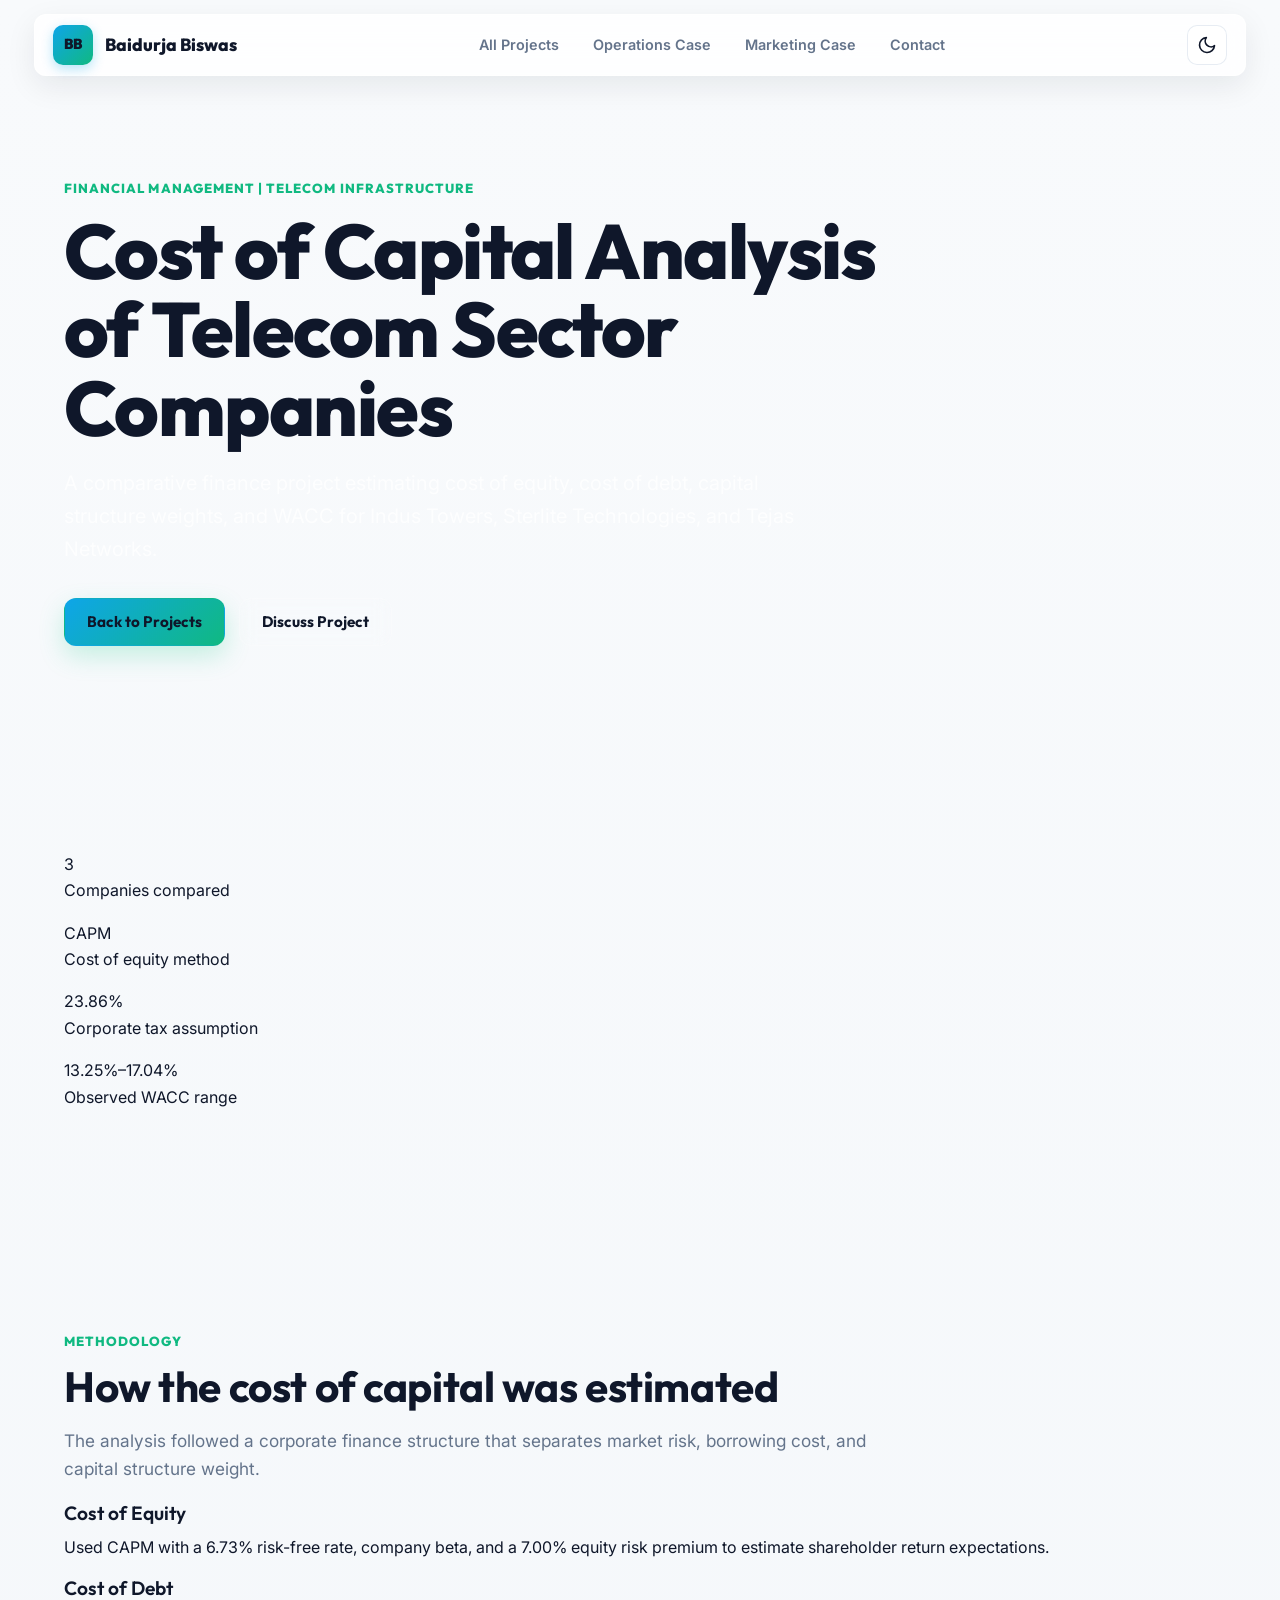
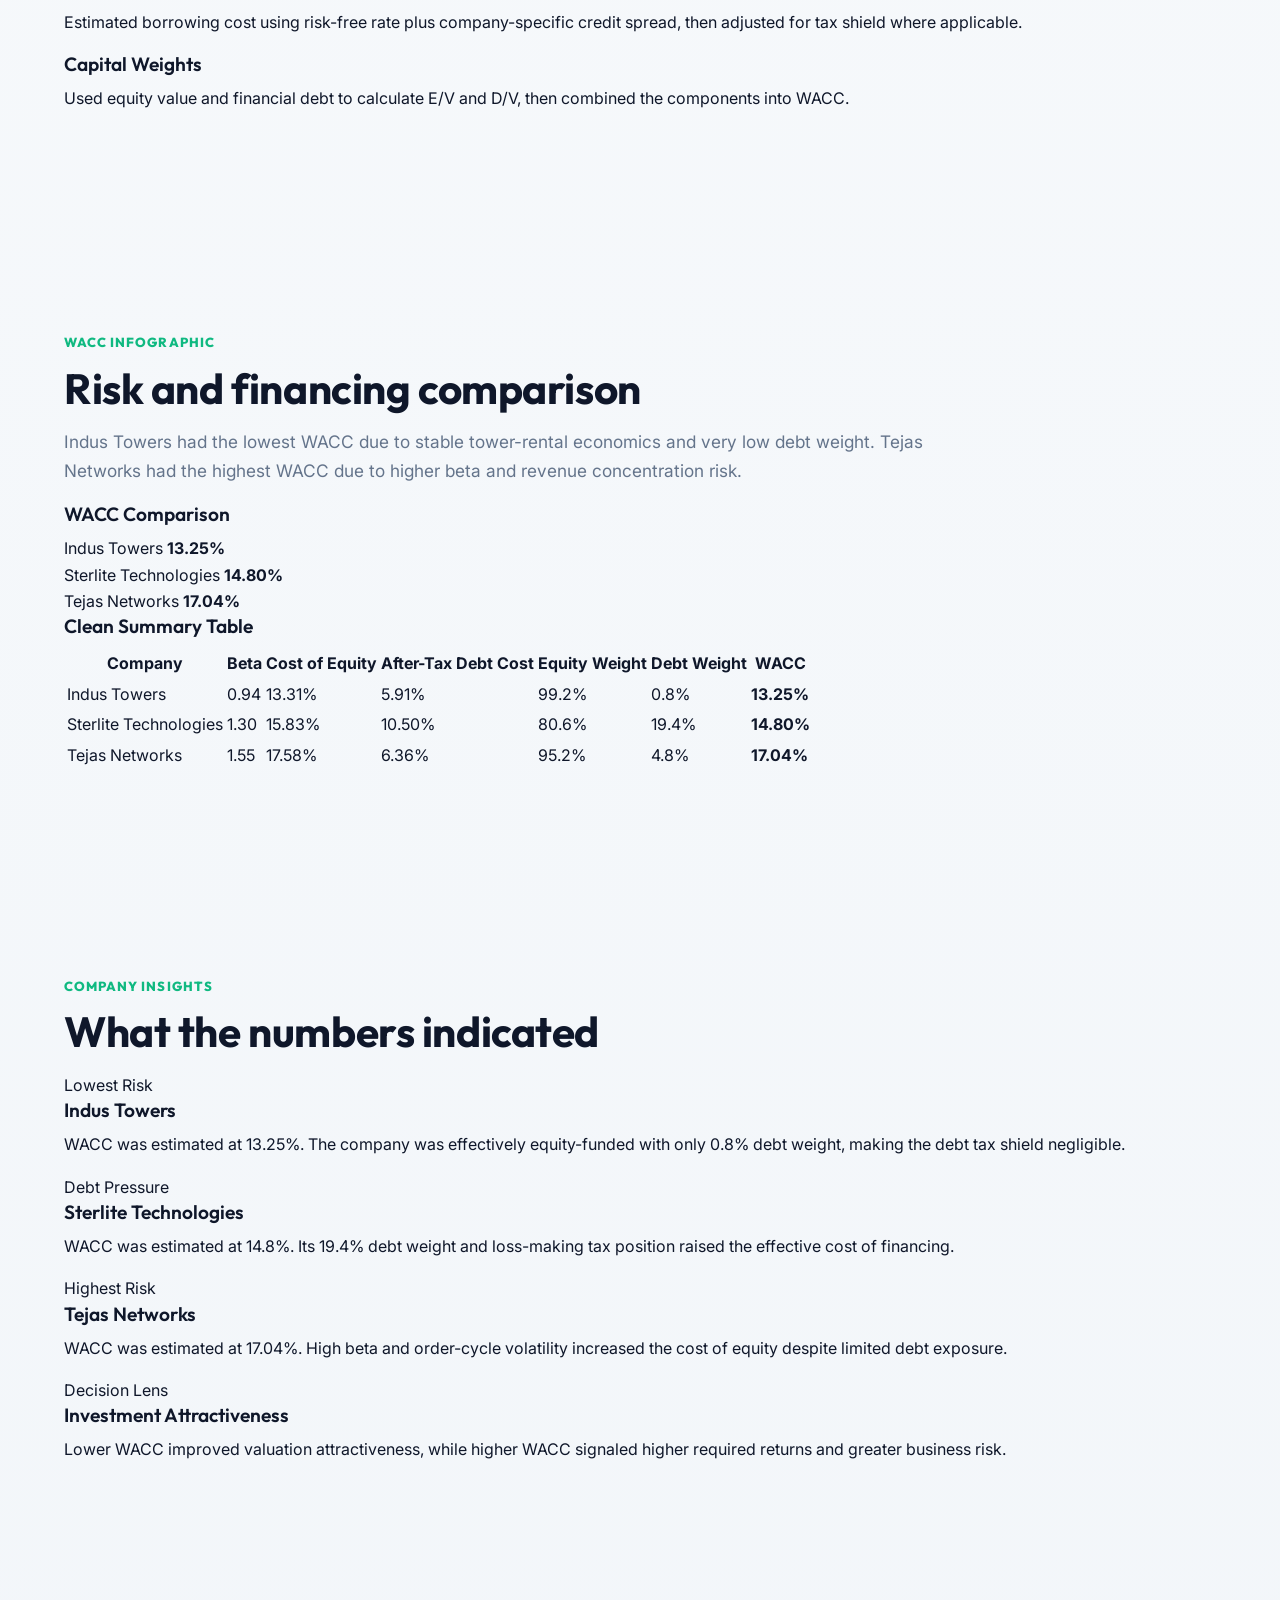
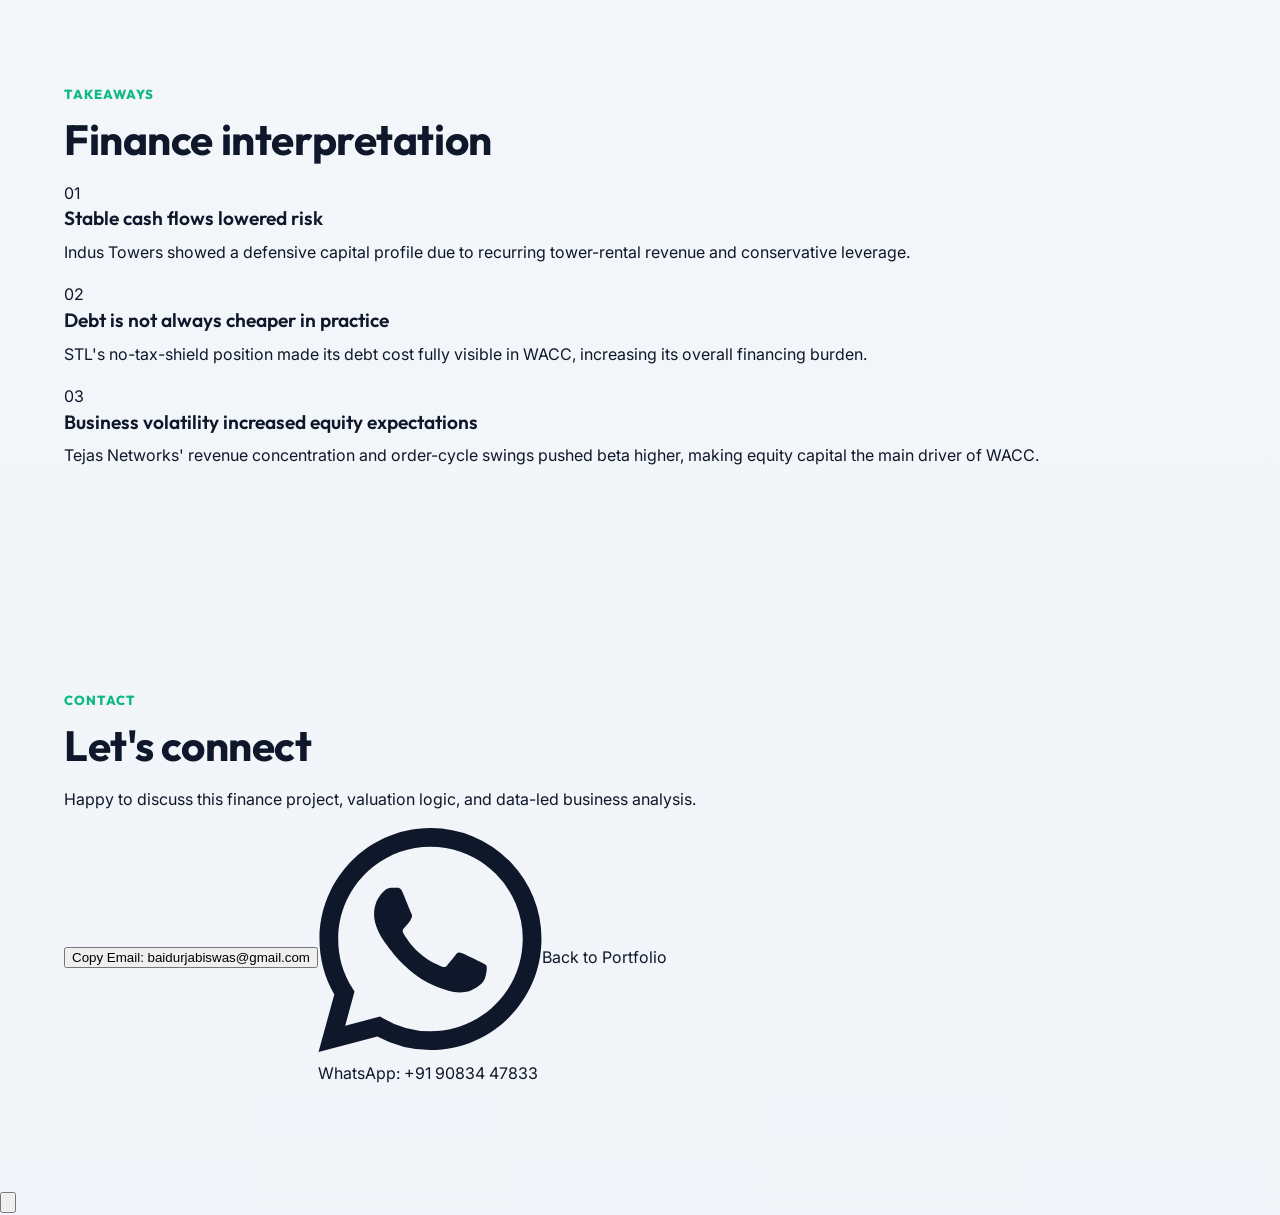
==== commit 244cf935: "Update WhatsApp contact number to 9083447833 in Let's Connect section" ====
--- a/cost-of-capital-project.html
+++ b/cost-of-capital-project.html
@@ -245,7 +245,7 @@
             <svg viewBox="0 0 24 24" fill="currentColor">
               <path d="M17.472 14.382c-.297-.149-1.758-.867-2.03-.967-.273-.099-.471-.148-.67.15-.197.297-.767.966-.94 1.164-.173.199-.347.223-.644.075-.297-.15-1.255-.463-2.39-1.475-.883-.788-1.48-1.761-1.653-2.059-.173-.297-.018-.458.13-.606.134-.133.298-.347.446-.52.149-.174.198-.298.298-.497.099-.198.05-.371-.025-.52-.075-.149-.669-1.612-.916-2.207-.242-.579-.487-.5-.669-.51-.173-.008-.371-.01-.57-.01-.198 0-.52.074-.792.372-.272.297-1.04 1.016-1.04 2.479 0 1.462 1.065 2.875 1.213 3.074.149.198 2.096 3.2 5.077 4.487.709.306 1.262.489 1.694.625.712.227 1.36.195 1.871.118.571-.085 1.758-.719 2.006-1.413.248-.694.248-1.289.173-1.413-.074-.124-.272-.198-.57-.347m-5.421 7.403h-.004a9.87 9.87 0 01-5.031-1.378l-.361-.214-3.741.982.998-3.648-.235-.374a9.86 9.86 0 01-1.51-5.26c.001-5.45 4.436-9.884 9.888-9.884 2.64 0 5.122 1.03 6.988 2.898a9.825 9.825 0 012.893 6.994c-.003 5.45-4.437 9.884-9.885 9.884m8.413-18.297A11.815 11.815 0 0012.05 0C5.495 0 .16 5.335.157 11.892c0 2.096.547 4.142 1.588 5.945L.057 24l6.305-1.654a11.882 11.882 0 005.683 1.448h.005c6.554 0 11.89-5.335 11.893-11.893a11.821 11.821 0 00-3.48-8.413z"/>
             </svg>
-            WhatsApp
+            WhatsApp: +91 90834 47833
           </a>
           <a href="index.html#projects">Back to Portfolio</a>
         </div>
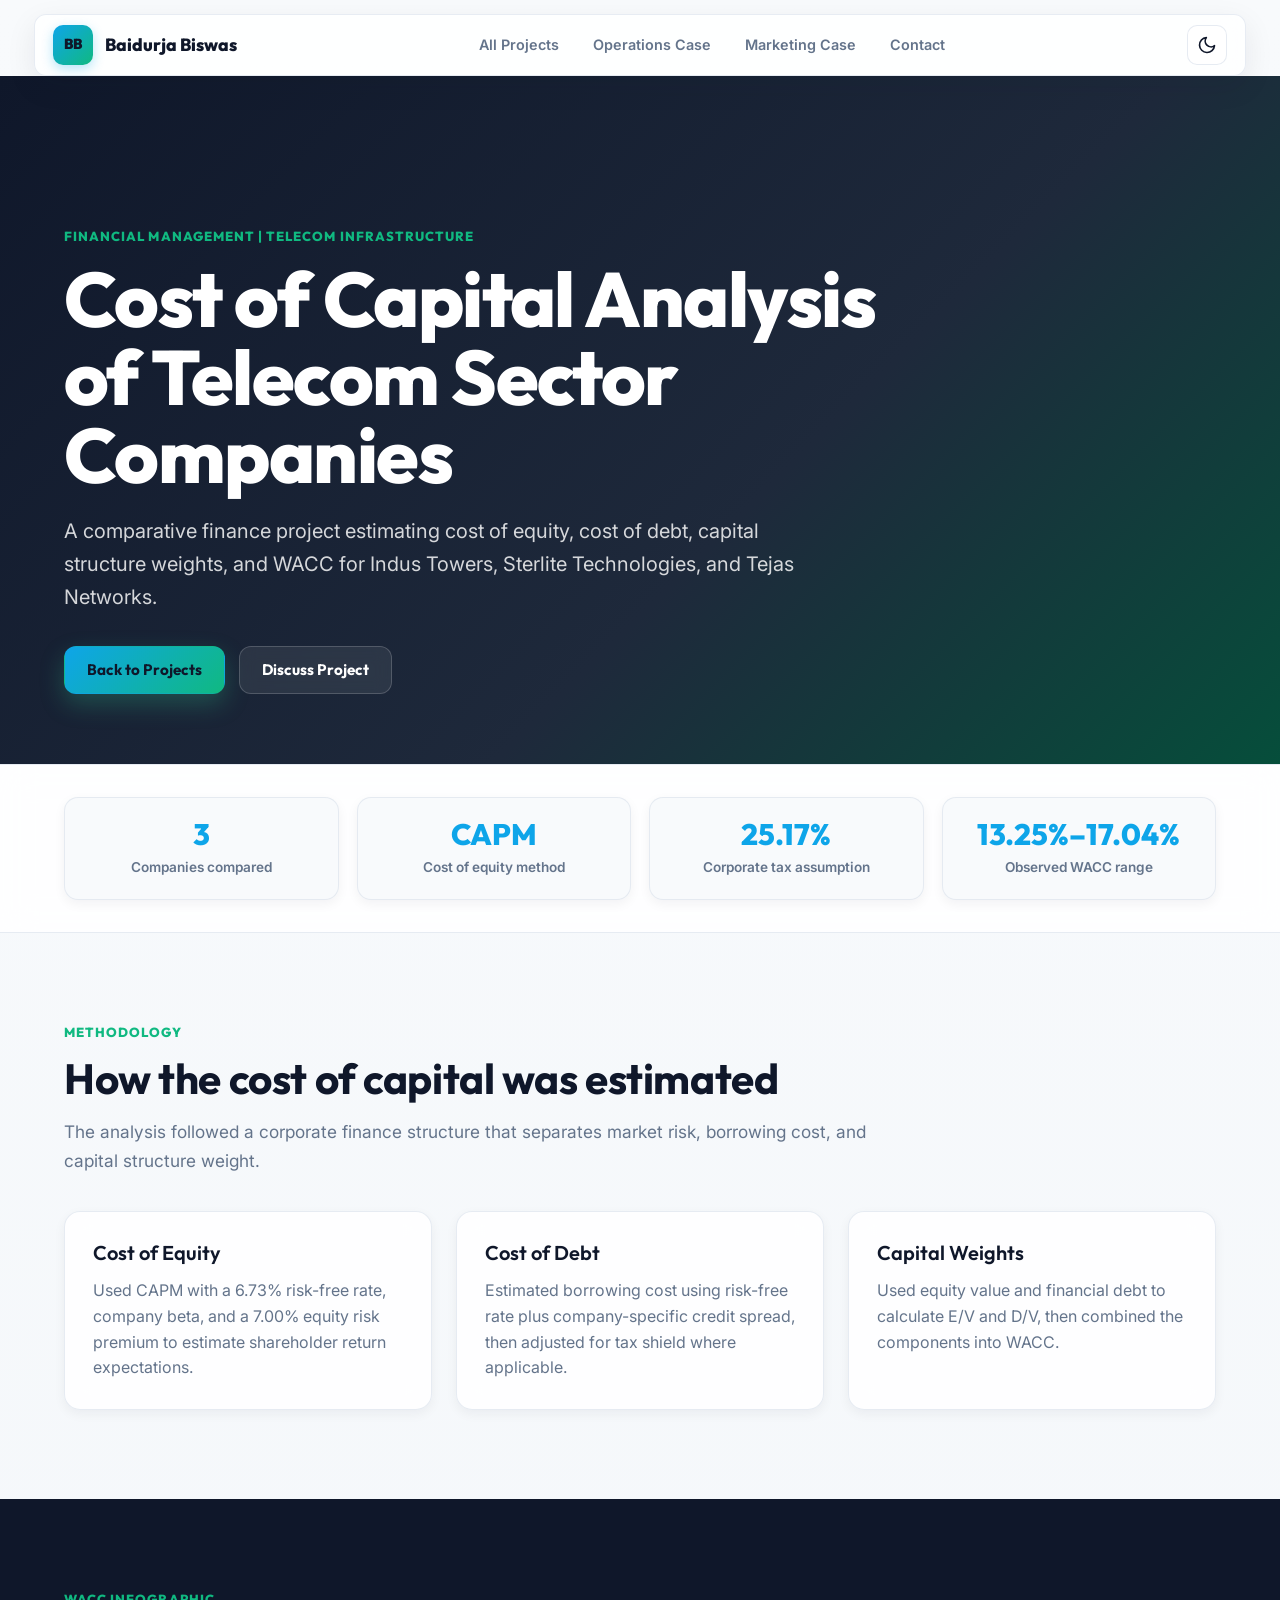
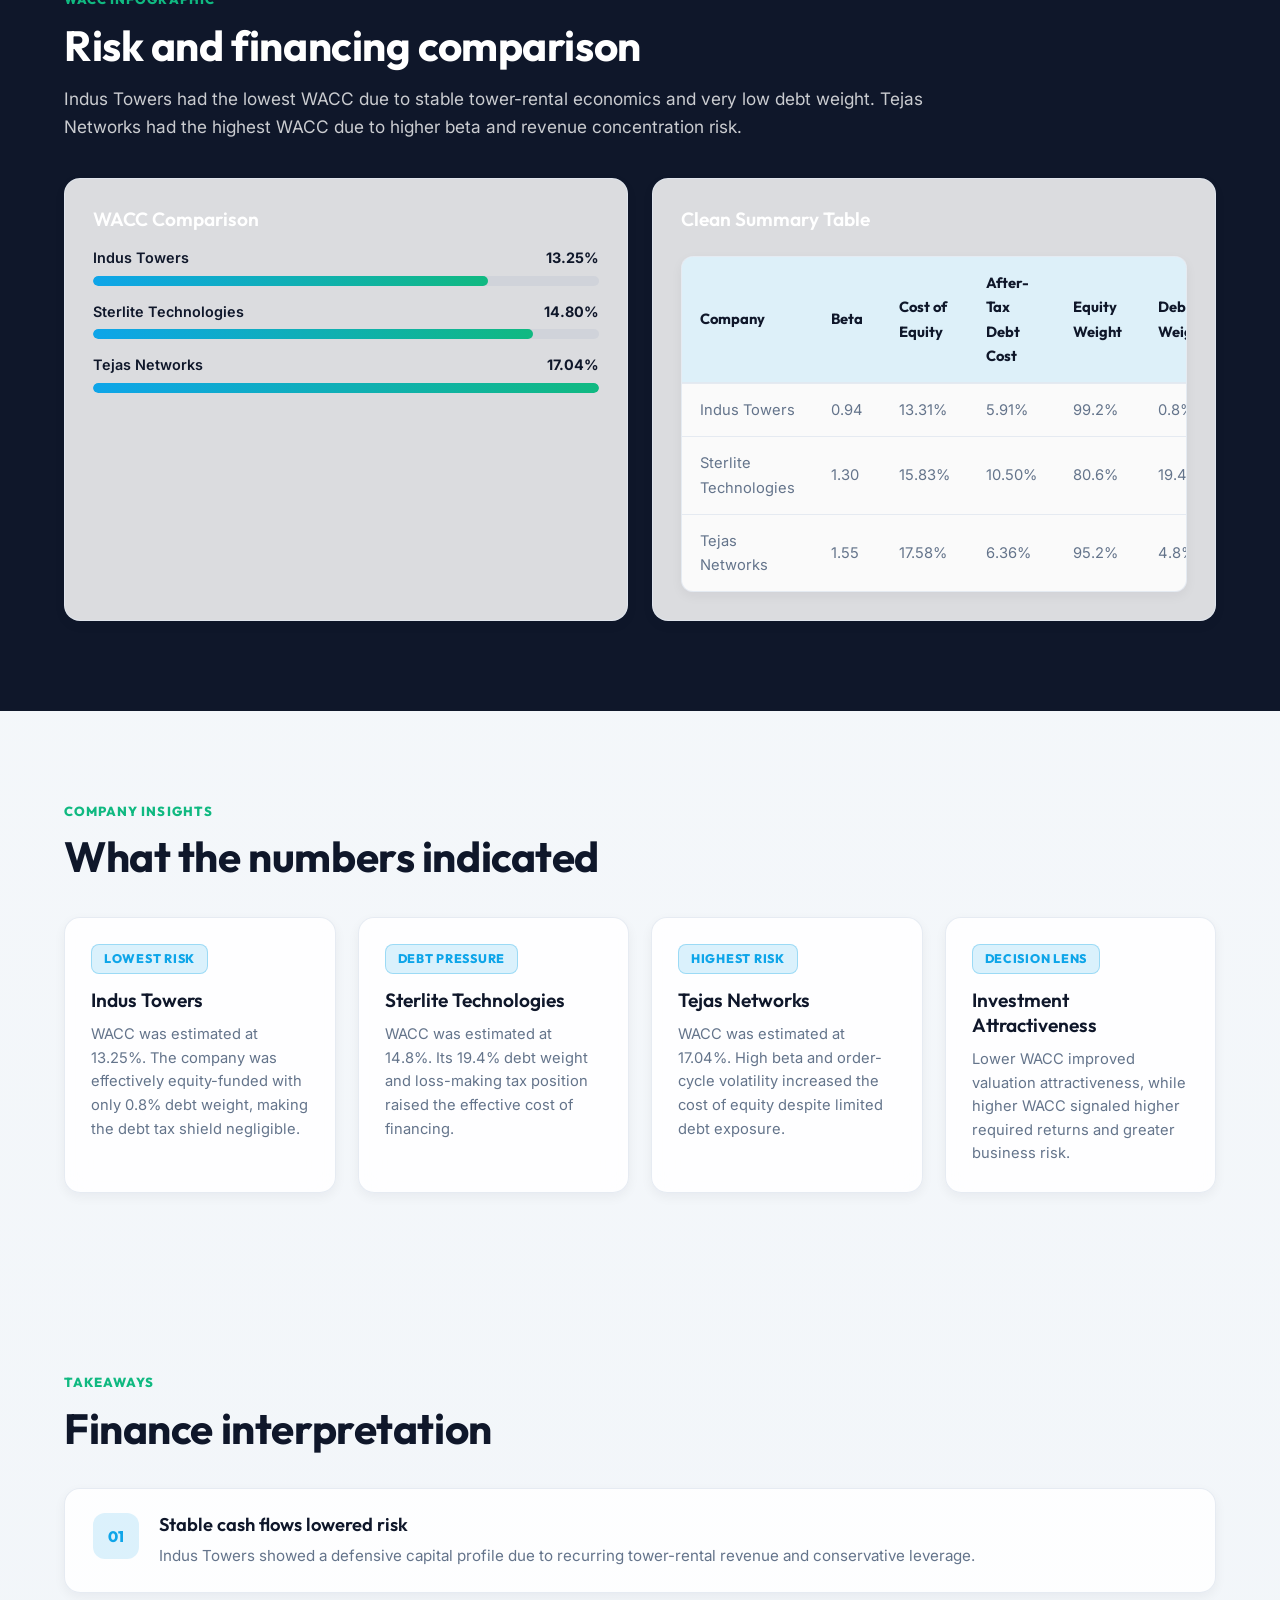
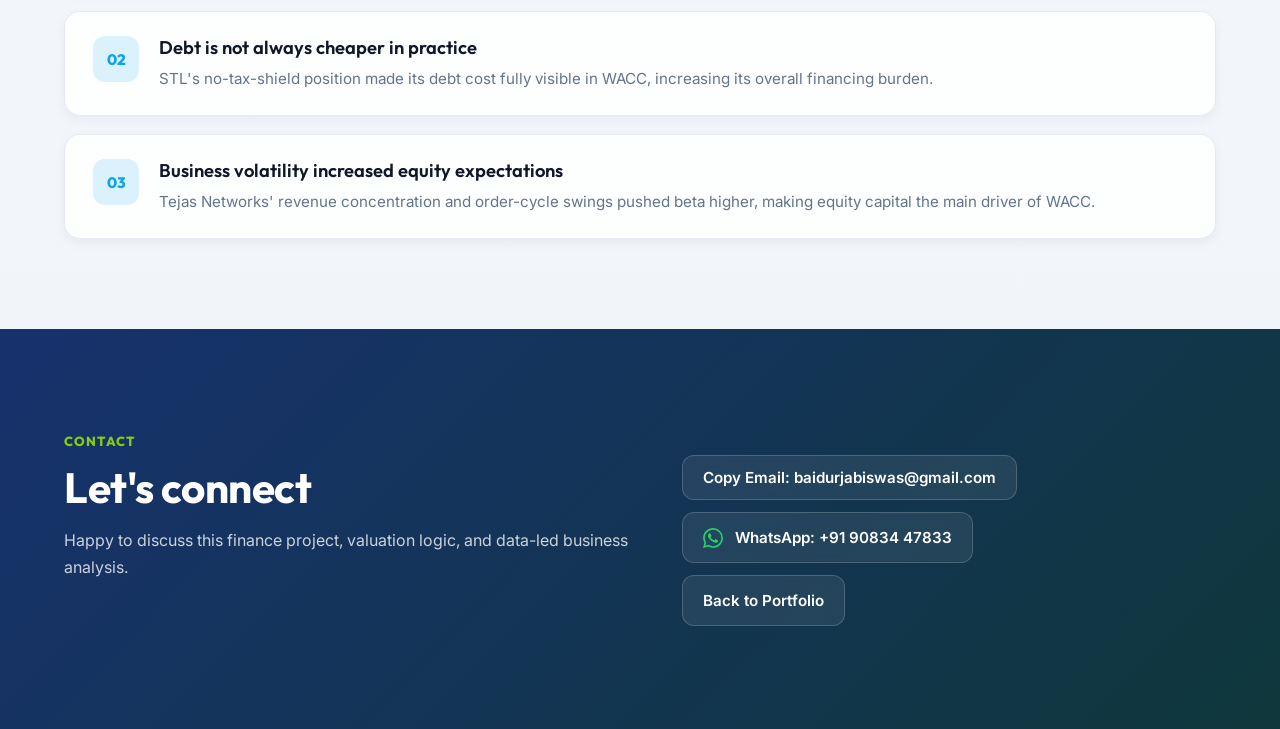
==== commit 5660eb6c: "Fix case study layouts, card styling, and WhatsApp icon sizing in styles.css" ====
--- a/cost-of-capital-project.html
+++ b/cost-of-capital-project.html
@@ -242,7 +242,7 @@
             Copy Email: baidurjabiswas@gmail.com
           </button>
           <a href="https://wa.me/919083447833" target="_blank" rel="noreferrer" class="whatsapp-link">
-            <svg viewBox="0 0 24 24" fill="currentColor">
+            <svg width="20" height="20" viewBox="0 0 24 24" fill="currentColor">
               <path d="M17.472 14.382c-.297-.149-1.758-.867-2.03-.967-.273-.099-.471-.148-.67.15-.197.297-.767.966-.94 1.164-.173.199-.347.223-.644.075-.297-.15-1.255-.463-2.39-1.475-.883-.788-1.48-1.761-1.653-2.059-.173-.297-.018-.458.13-.606.134-.133.298-.347.446-.52.149-.174.198-.298.298-.497.099-.198.05-.371-.025-.52-.075-.149-.669-1.612-.916-2.207-.242-.579-.487-.5-.669-.51-.173-.008-.371-.01-.57-.01-.198 0-.52.074-.792.372-.272.297-1.04 1.016-1.04 2.479 0 1.462 1.065 2.875 1.213 3.074.149.198 2.096 3.2 5.077 4.487.709.306 1.262.489 1.694.625.712.227 1.36.195 1.871.118.571-.085 1.758-.719 2.006-1.413.248-.694.248-1.289.173-1.413-.074-.124-.272-.198-.57-.347m-5.421 7.403h-.004a9.87 9.87 0 01-5.031-1.378l-.361-.214-3.741.982.998-3.648-.235-.374a9.86 9.86 0 01-1.51-5.26c.001-5.45 4.436-9.884 9.888-9.884 2.64 0 5.122 1.03 6.988 2.898a9.825 9.825 0 012.893 6.994c-.003 5.45-4.437 9.884-9.885 9.884m8.413-18.297A11.815 11.815 0 0012.05 0C5.495 0 .16 5.335.157 11.892c0 2.096.547 4.142 1.588 5.945L.057 24l6.305-1.654a11.882 11.882 0 005.683 1.448h.005c6.554 0 11.89-5.335 11.893-11.893a11.821 11.821 0 00-3.48-8.413z"/>
             </svg>
             WhatsApp: +91 90834 47833
--- a/styles.css
+++ b/styles.css
@@ -4,13 +4,13 @@
   /* Default Light Theme */
   --bg-main: #f8fafc;
   --bg-gradient: linear-gradient(180deg, #f8fafc 0%, #f1f5f9 100%);
-  --bg-card: rgba(255, 255, 255, 0.78);
-  --bg-card-hover: rgba(255, 255, 255, 0.96);
-  --border-card: rgba(226, 232, 240, 0.8);
+  --bg-card: rgba(255, 255, 255, 0.85);
+  --bg-card-hover: rgba(255, 255, 255, 0.98);
+  --border-card: rgba(226, 232, 240, 0.85);
   --border-card-hover: rgba(14, 165, 233, 0.5);
 
-  --header-bg: rgba(255, 255, 255, 0.82);
-  --header-border: rgba(255, 255, 255, 0.76);
+  --header-bg: rgba(255, 255, 255, 0.85);
+  --header-border: rgba(226, 232, 240, 0.8);
 
   --ink: #0f172a;
   --ink-secondary: #334155;
@@ -23,7 +23,7 @@
 
   --hero-bg: linear-gradient(135deg, rgba(15, 23, 42, 0.98), rgba(30, 41, 59, 0.96) 60%, rgba(15, 23, 42, 0.98));
   --hero-text: #ffffff;
-  --hero-lead: rgba(255, 255, 255, 0.78);
+  --hero-lead: rgba(255, 255, 255, 0.82);
 
   --cyan: #0ea5e9;
   --mint: #10b981;
@@ -268,7 +268,7 @@
   text-transform: uppercase;
 }
 
-h1, h2, h3, p {
+h1, h2, h3, h4, p {
   margin-top: 0;
 }
 
@@ -324,6 +324,7 @@
   font-family: var(--font-heading);
   font-weight: 700;
   font-size: 0.95rem;
+  text-decoration: none;
   cursor: pointer;
   transition: transform 0.25s ease, box-shadow 0.25s ease, background 0.25s ease;
 }
@@ -640,6 +641,9 @@
 .project-card h3 {
   font-size: clamp(1.4rem, 2.5vw, 2.2rem);
   line-height: 1.2;
+  margin-bottom: 12px;
+  color: var(--ink);
+}
 
 .project-card p {
   flex-grow: 1;
@@ -825,7 +829,360 @@
   margin-top: 36px;
 }
 
-/* Contact Section & Form */
+/* Case Study Template Styles (Missing Classes Restored & Formatted Cleanly) */
+.case-hero {
+  position: relative;
+  padding: clamp(100px, 12vw, 150px) clamp(20px, 5vw, 76px) clamp(40px, 6vw, 70px);
+  background: var(--hero-bg);
+  color: var(--hero-text);
+  overflow: hidden;
+}
+
+.case-hero.finance-hero {
+  background: linear-gradient(135deg, #0f172a 0%, #1e293b 60%, #064e3b 100%);
+}
+
+.case-hero.marketing-hero {
+  background: linear-gradient(135deg, #0f172a 0%, #1e1b4b 60%, #4c1d95 100%);
+  display: grid;
+  grid-template-columns: minmax(0, 1fr) minmax(240px, 320px);
+  gap: 32px;
+  align-items: center;
+}
+
+.hero-product-shot img {
+  width: 100%;
+  border-radius: 16px;
+  box-shadow: 0 20px 40px rgba(0,0,0,0.4);
+  border: 1px solid rgba(255, 255, 255, 0.15);
+}
+
+.case-overview {
+  display: grid;
+  grid-template-columns: repeat(auto-fit, minmax(180px, 1fr));
+  gap: 18px;
+  padding: 32px clamp(20px, 5vw, 76px);
+  background: var(--bg-card);
+  border-top: 1px solid var(--border-card);
+  border-bottom: 1px solid var(--border-card);
+  backdrop-filter: blur(16px);
+}
+
+.case-stat {
+  padding: 20px 22px;
+  background: var(--bg-main);
+  border: 1px solid var(--border-card);
+  border-radius: 14px;
+  text-align: center;
+  box-shadow: var(--shadow-sm);
+  transition: transform 0.25s ease;
+}
+
+.case-stat:hover {
+  transform: translateY(-3px);
+  border-color: var(--cyan);
+}
+
+.case-stat span,
+.case-stat .counter-value {
+  display: block;
+  font-family: var(--font-heading);
+  font-size: 1.85rem;
+  font-weight: 800;
+  color: var(--cyan);
+  margin-bottom: 6px;
+  line-height: 1.1;
+}
+
+.case-stat p {
+  margin: 0;
+  font-size: 0.85rem;
+  color: var(--muted);
+  font-weight: 600;
+}
+
+.case-section {
+  padding: clamp(52px, 7vw, 90px) clamp(20px, 5vw, 76px);
+}
+
+.case-section.dark-case {
+  background: var(--section-dark-bg);
+  color: #ffffff;
+}
+
+.case-section.dark-case .section-heading p:not(.eyebrow) {
+  color: rgba(255, 255, 255, 0.78);
+}
+
+.case-grid {
+  display: grid;
+  grid-template-columns: repeat(auto-fit, minmax(280px, 1fr));
+  gap: 24px;
+  margin-top: 36px;
+}
+
+.case-grid article {
+  padding: 28px;
+  background: var(--bg-card);
+  border: 1px solid var(--border-card);
+  border-radius: 16px;
+  box-shadow: var(--shadow-sm);
+  backdrop-filter: blur(12px);
+  transition: transform 0.25s ease, border-color 0.25s ease, box-shadow 0.25s ease;
+}
+
+.case-grid article:hover {
+  transform: translateY(-4px);
+  border-color: var(--cyan);
+  box-shadow: var(--shadow-md);
+}
+
+.case-grid article h3 {
+  font-size: 1.25rem;
+  margin-bottom: 12px;
+  color: var(--ink);
+}
+
+.case-grid article p {
+  color: var(--muted);
+  line-height: 1.6;
+  margin: 0;
+}
+
+.case-grid article ul {
+  margin: 0;
+  padding-left: 20px;
+  color: var(--muted);
+}
+
+.case-grid article li {
+  margin-bottom: 8px;
+}
+
+/* Screenshot 2 Fix: Finding Grid Cards Styling */
+.finding-grid {
+  display: grid;
+  grid-template-columns: repeat(auto-fit, minmax(260px, 1fr));
+  gap: 22px;
+  margin-top: 36px;
+}
+
+.finding-grid article {
+  position: relative;
+  padding: 26px;
+  background: var(--bg-card);
+  border: 1px solid var(--border-card);
+  border-radius: 16px;
+  box-shadow: var(--shadow-sm);
+  backdrop-filter: blur(12px);
+  transition: transform 0.25s ease, border-color 0.25s ease, box-shadow 0.25s ease;
+}
+
+.finding-grid article:hover {
+  transform: translateY(-4px);
+  border-color: var(--cyan);
+  box-shadow: var(--shadow-md);
+}
+
+.finding-grid article > span {
+  display: inline-block;
+  padding: 4px 12px;
+  margin-bottom: 14px;
+  border-radius: 8px;
+  font-family: var(--font-heading);
+  font-size: 0.78rem;
+  font-weight: 800;
+  letter-spacing: 0.06em;
+  text-transform: uppercase;
+  background: rgba(14, 165, 233, 0.15);
+  color: var(--cyan);
+  border: 1px solid rgba(14, 165, 233, 0.3);
+}
+
+.finding-grid article h3 {
+  font-size: 1.2rem;
+  margin-bottom: 10px;
+  color: var(--ink);
+}
+
+.finding-grid article p {
+  margin: 0;
+  font-size: 0.92rem;
+  color: var(--muted);
+  line-height: 1.6;
+}
+
+/* Process Steps & Recommendation Lists */
+.process-steps {
+  display: grid;
+  grid-template-columns: repeat(auto-fit, minmax(230px, 1fr));
+  gap: 20px;
+  margin-top: 36px;
+}
+
+.process-steps article {
+  padding: 26px;
+  background: var(--bg-card);
+  border: 1px solid var(--border-card);
+  border-radius: 16px;
+  box-shadow: var(--shadow-sm);
+}
+
+.process-steps article > span {
+  display: grid;
+  place-items: center;
+  width: 40px;
+  height: 40px;
+  margin-bottom: 16px;
+  border-radius: 10px;
+  background: linear-gradient(135deg, var(--cyan), var(--mint));
+  color: #0f172a;
+  font-family: var(--font-heading);
+  font-weight: 900;
+  font-size: 0.92rem;
+}
+
+.recommendation-list {
+  display: flex;
+  flex-direction: column;
+  gap: 18px;
+  margin-top: 36px;
+}
+
+.recommendation-list article {
+  display: flex;
+  align-items: flex-start;
+  gap: 20px;
+  padding: 24px 28px;
+  background: var(--bg-card);
+  border: 1px solid var(--border-card);
+  border-radius: 16px;
+  box-shadow: var(--shadow-sm);
+  transition: transform 0.25s ease, border-color 0.25s ease;
+}
+
+.recommendation-list article:hover {
+  transform: translateY(-2px);
+  border-color: var(--cyan);
+}
+
+.recommendation-list article > span {
+  display: grid;
+  place-items: center;
+  min-width: 46px;
+  height: 46px;
+  border-radius: 12px;
+  background: rgba(14, 165, 233, 0.14);
+  color: var(--cyan);
+  font-family: var(--font-heading);
+  font-weight: 800;
+  font-size: 0.95rem;
+  flex-shrink: 0;
+}
+
+.recommendation-list article h3 {
+  margin-bottom: 6px;
+  font-size: 1.15rem;
+  color: var(--ink);
+}
+
+.recommendation-list article p {
+  margin: 0;
+  color: var(--muted);
+  font-size: 0.95rem;
+}
+
+/* Competitor & Marketing Dashboard Styling */
+.marketing-dashboard,
+.finance-dashboard {
+  display: grid;
+  grid-template-columns: repeat(auto-fit, minmax(300px, 1fr));
+  gap: 24px;
+  margin-top: 36px;
+}
+
+.metric-bars,
+.strategy-map,
+.finance-table-visual {
+  padding: 28px;
+  background: var(--bg-card);
+  border: 1px solid var(--border-card);
+  border-radius: 16px;
+  box-shadow: var(--shadow-sm);
+}
+
+.bar-row {
+  display: flex;
+  justify-content: space-between;
+  align-items: center;
+  margin-top: 14px;
+  font-size: 0.9rem;
+  font-weight: 600;
+  color: var(--ink);
+}
+
+.bar-track {
+  width: 100%;
+  height: 10px;
+  margin-top: 6px;
+  margin-bottom: 14px;
+  background: rgba(148, 163, 184, 0.15);
+  border-radius: 6px;
+  overflow: hidden;
+}
+
+.bar-track span {
+  display: block;
+  height: 100%;
+  background: linear-gradient(90deg, var(--cyan), var(--mint));
+  border-radius: 6px;
+}
+
+.strategy-map {
+  display: grid;
+  grid-template-columns: repeat(2, 1fr);
+  gap: 12px;
+}
+
+.strategy-node {
+  display: grid;
+  place-items: center;
+  padding: 16px;
+  background: rgba(14, 165, 233, 0.1);
+  border: 1px solid rgba(14, 165, 233, 0.25);
+  border-radius: 12px;
+  font-family: var(--font-heading);
+  font-weight: 700;
+  color: var(--cyan);
+  font-size: 0.92rem;
+}
+
+.competitor-grid {
+  display: grid;
+  grid-template-columns: repeat(auto-fit, minmax(240px, 1fr));
+  gap: 20px;
+  margin-top: 36px;
+}
+
+.competitor-grid article {
+  padding: 24px;
+  background: var(--bg-card);
+  border: 1px solid var(--border-card);
+  border-radius: 16px;
+}
+
+.competitor-grid article span {
+  display: inline-block;
+  padding: 4px 10px;
+  margin-bottom: 10px;
+  border-radius: 6px;
+  background: rgba(139, 92, 246, 0.12);
+  color: var(--purple);
+  font-size: 0.8rem;
+  font-weight: 700;
+}
+
+/* Contact Section & Form Styling */
 .contact-section {
   display: grid;
   grid-template-columns: minmax(0, 0.52fr) minmax(0, 0.48fr);
@@ -836,6 +1193,10 @@
   border-radius: 20px;
 }
 
+.contact-section.case-contact {
+  border-radius: 0;
+}
+
 .contact-section .eyebrow {
   color: var(--lime);
 }
@@ -844,41 +1205,62 @@
   color: rgba(255, 255, 255, 0.78);
 }
 
+/* Screenshot 1 Fix: WhatsApp & Contact Buttons Size & SVG Constraint */
 .contact-actions {
-  flex-direction: column;
-  gap: 12px;
-  margin-top: 24px;
+  display: flex !important;
+  flex-direction: column !important;
+  align-items: flex-start !important;
+  gap: 12px !important;
+  margin-top: 24px !important;
+  width: 100% !important;
 }
 
 .contact-actions a,
 .contact-actions button {
-  display: flex;
-  align-items: center;
-  gap: 12px;
-  padding: 14px 18px;
-  color: #ffffff;
-  background: rgba(255, 255, 255, 0.08);
-  border: 1px solid rgba(255, 255, 255, 0.16);
-  border-radius: 12px;
-  font-family: var(--font-body);
-  font-size: 0.95rem;
-  cursor: pointer;
-  backdrop-filter: blur(8px);
-  transition: all 0.25s ease;
+  display: inline-flex !important;
+  align-items: center !important;
+  gap: 12px !important;
+  padding: 12px 20px !important;
+  color: #ffffff !important;
+  background: rgba(255, 255, 255, 0.08) !important;
+  border: 1px solid rgba(255, 255, 255, 0.18) !important;
+  border-radius: 12px !important;
+  font-family: var(--font-body) !important;
+  font-size: 0.95rem !important;
+  font-weight: 600 !important;
+  text-decoration: none !important;
+  cursor: pointer !important;
+  backdrop-filter: blur(8px) !important;
+  transition: all 0.25s ease !important;
+  max-width: 100% !important;
+  box-sizing: border-box !important;
 }
 
 .contact-actions a:hover,
 .contact-actions button:hover {
-  background: rgba(255, 255, 255, 0.16);
-  border-color: rgba(255, 255, 255, 0.3);
-  transform: translateY(-2px);
+  background: rgba(255, 255, 255, 0.18) !important;
+  border-color: rgba(255, 255, 255, 0.35) !important;
+  transform: translateY(-2px) !important;
+}
+
+/* HARD LIMIT ON SVG SIZES TO PREVENT BLOWUPS */
+.contact-actions svg,
+.whatsapp-link svg,
+a.whatsapp-link svg,
+button svg {
+  width: 20px !important;
+  height: 20px !important;
+  min-width: 20px !important;
+  min-height: 20px !important;
+  max-width: 20px !important;
+  max-height: 20px !important;
+  flex-shrink: 0 !important;
+  display: inline-block !important;
 }
 
 .whatsapp-link svg {
-  width: 22px;
-  height: 22px;
-  color: #25D366;
-  flex-shrink: 0;
+  color: #25D366 !important;
+  fill: currentColor !important;
 }
 
 /* Interactive Contact Form */
@@ -985,6 +1367,99 @@
   font-size: 0.9rem;
 }
 
+/* Data Table Styles */
+.case-table-wrapper,
+.data-table-wrap {
+  overflow-x: auto;
+  margin-top: 24px;
+  border-radius: 12px;
+  border: 1px solid var(--border-card);
+  background: var(--bg-card);
+  box-shadow: var(--shadow-sm);
+}
+
+.case-table,
+.project-data-table {
+  width: 100%;
+  border-collapse: collapse;
+  text-align: left;
+  font-size: 0.92rem;
+}
+
+.case-table th,
+.project-data-table th {
+  padding: 14px 18px;
+  background: rgba(14, 165, 233, 0.12);
+  color: var(--ink);
+  font-family: var(--font-heading);
+  font-weight: 700;
+  border-bottom: 2px solid var(--border-card);
+}
+
+.case-table td,
+.project-data-table td {
+  padding: 14px 18px;
+  border-bottom: 1px solid var(--border-card);
+  color: var(--muted);
+}
+
+.case-table tr:last-child td,
+.project-data-table tr:last-child td {
+  border-bottom: none;
+}
+
+.case-table tr:hover td,
+.project-data-table tr:hover td {
+  background: rgba(14, 165, 233, 0.05);
+}
+
+.badge-bottleneck {
+  display: inline-block;
+  padding: 4px 10px;
+  border-radius: 6px;
+  font-size: 0.8rem;
+  font-weight: 700;
+  background: rgba(239, 68, 68, 0.15);
+  color: #ef4444;
+  border: 1px solid rgba(239, 68, 68, 0.3);
+}
+
+.badge-metric {
+  display: inline-block;
+  padding: 4px 10px;
+  border-radius: 6px;
+  font-size: 0.8rem;
+  font-weight: 700;
+  background: rgba(14, 165, 233, 0.15);
+  color: var(--cyan);
+  border: 1px solid rgba(14, 165, 233, 0.3);
+}
+
+/* Report Banner CTA */
+.report-cta-card {
+  display: flex;
+  align-items: center;
+  justify-content: space-between;
+  gap: 24px;
+  padding: 32px;
+  margin-top: 40px;
+  background: linear-gradient(135deg, rgba(37, 99, 235, 0.2), rgba(45, 212, 191, 0.15));
+  border: 1px solid rgba(56, 189, 248, 0.3);
+  border-radius: 16px;
+  backdrop-filter: blur(16px);
+}
+
+.report-cta-card h3 {
+  margin-bottom: 6px;
+  font-size: 1.35rem;
+  color: var(--ink);
+}
+
+.report-cta-card p {
+  margin: 0;
+  color: var(--muted);
+}
+
 /* Responsive Styles */
 @media (max-width: 900px) {
   .hero,
@@ -994,7 +1469,8 @@
   .skills-layout,
   .education-list,
   .project-showcase,
-  .certification-board {
+  .certification-board,
+  .case-hero.marketing-hero {
     grid-template-columns: 1fr;
   }
 
@@ -1079,3 +1555,10 @@
   stroke: currentColor;
   stroke-width: 2.5;
 }
+
+@media (max-width: 768px) {
+  .report-cta-card {
+    flex-direction: column;
+    align-items: flex-start;
+  }
+}
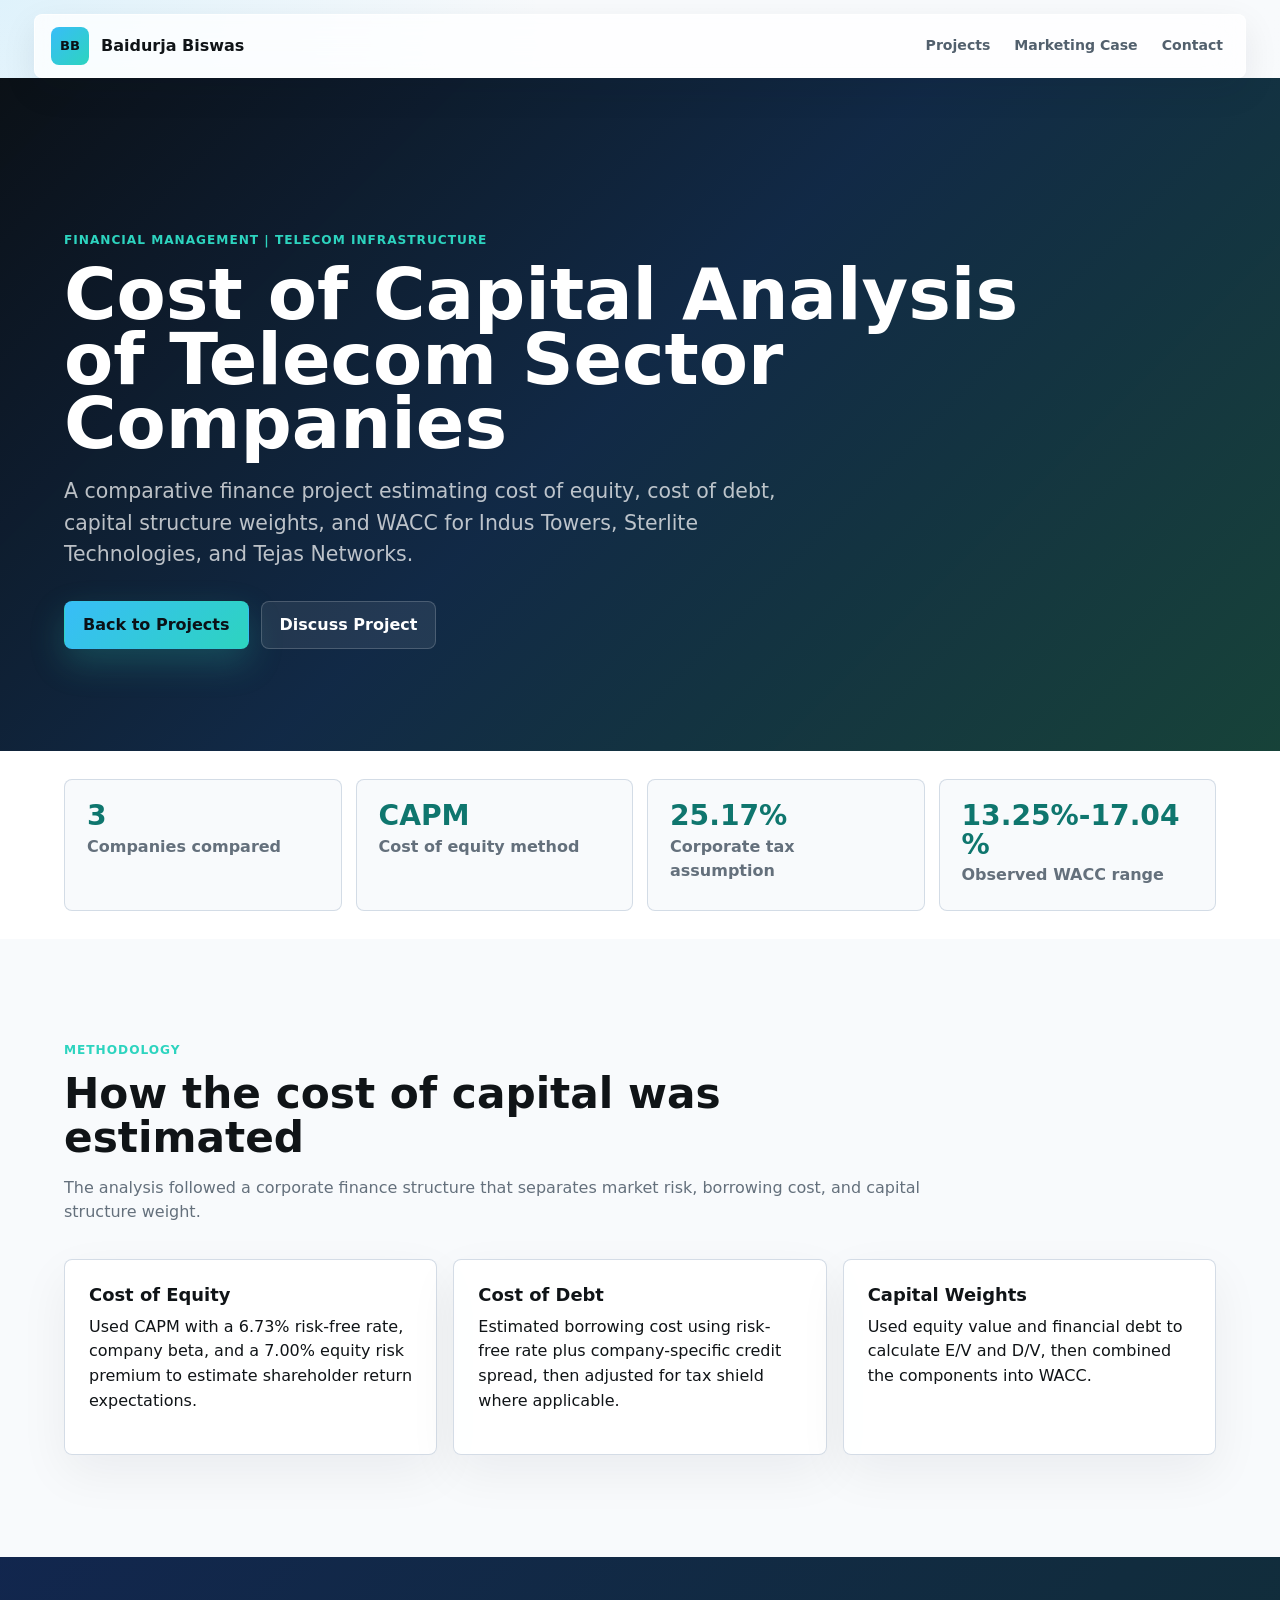
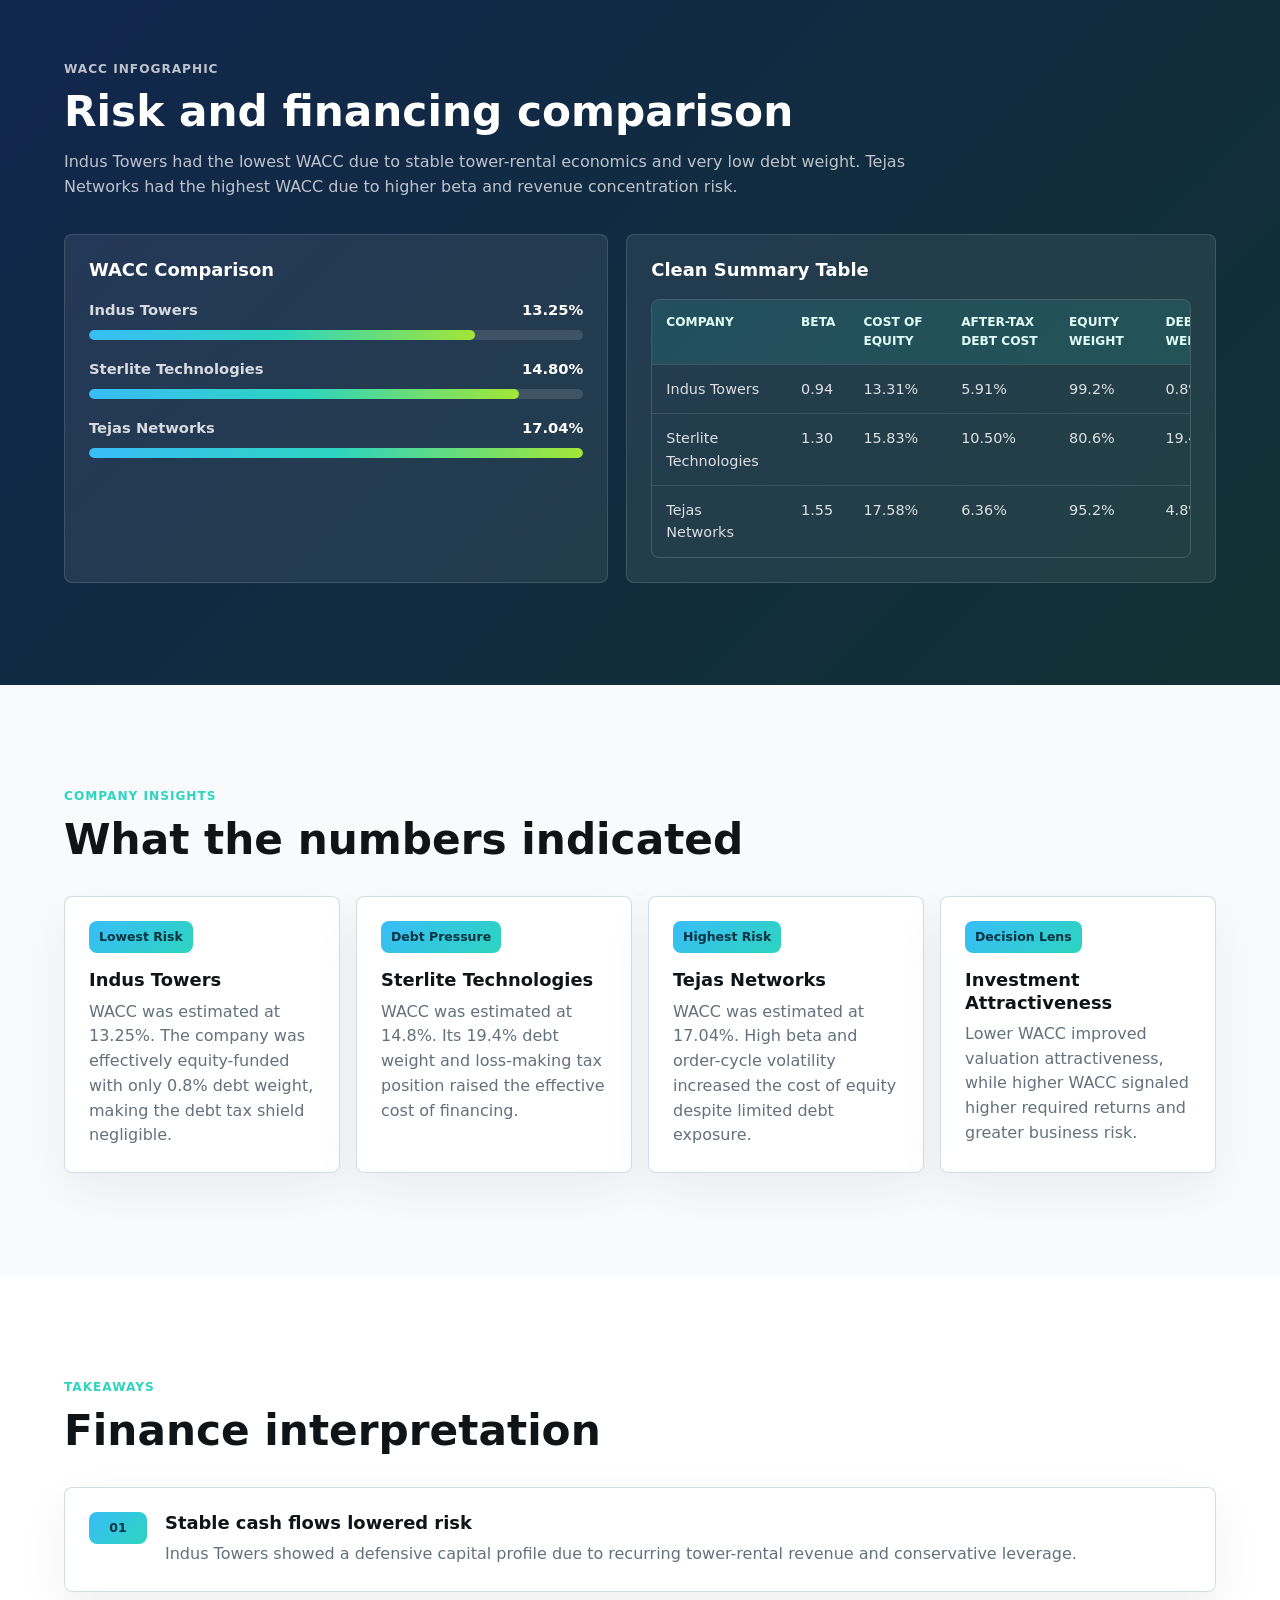
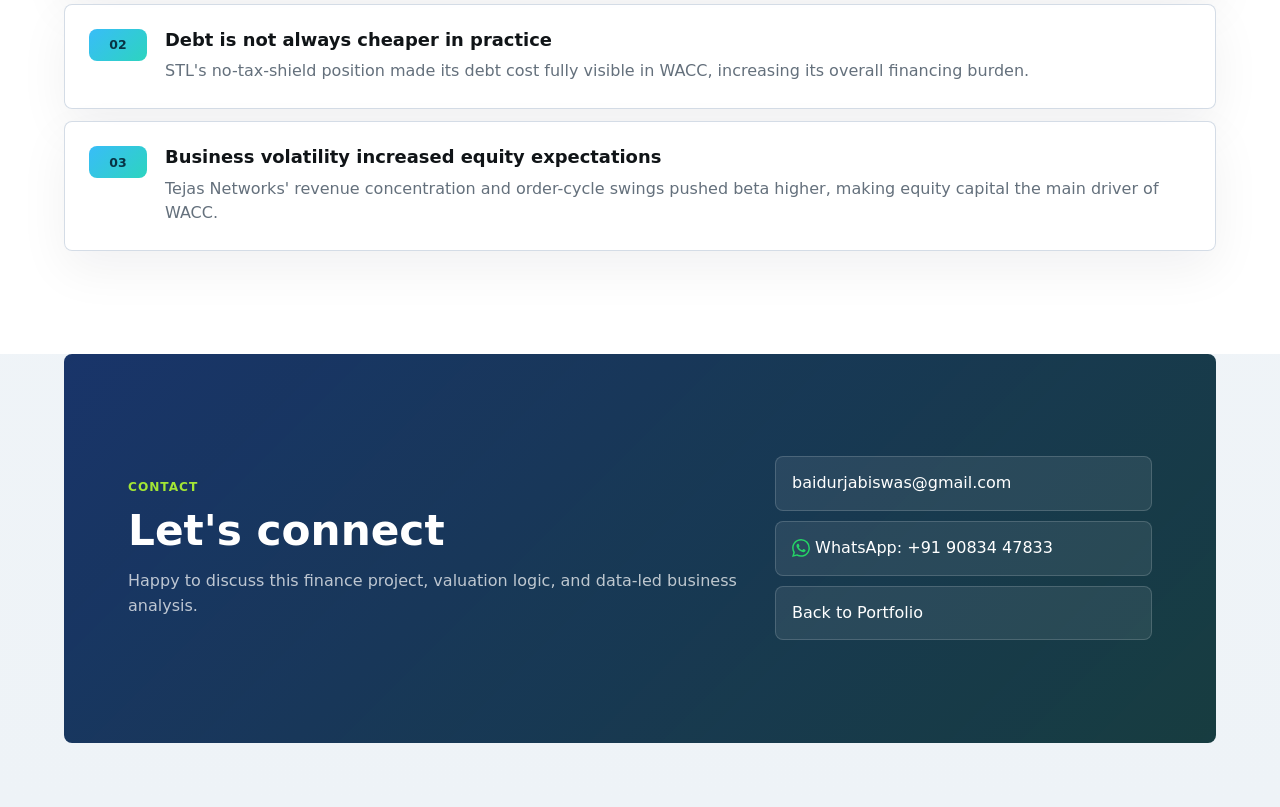
==== commit 538a1b27: "Restore original website design & layout matching reference site while preserving WhatsApp and repor" ====
--- a/cost-of-capital-project.html
+++ b/cost-of-capital-project.html
@@ -5,9 +5,6 @@
     <meta name="viewport" content="width=device-width, initial-scale=1">
     <title>Cost of Capital Project | Baidurja Biswas</title>
     <meta name="description" content="Project case study on CAPM, cost of debt, capital structure, and WACC analysis for telecom sector companies.">
-    <link rel="preconnect" href="https://fonts.googleapis.com">
-    <link rel="preconnect" href="https://fonts.gstatic.com" crossorigin>
-    <link href="https://fonts.googleapis.com/css2?family=Inter:wght@300;400;500;600;700;800&family=Outfit:wght@400;500;600;700;800;900&display=swap" rel="stylesheet">
     <link rel="stylesheet" href="styles.css">
   </head>
   <body>
@@ -16,32 +13,15 @@
         <span class="brand-mark">BB</span>
         <span>Baidurja Biswas</span>
       </a>
-
-      <nav class="nav" id="primary-nav" aria-label="Project navigation">
-        <a href="index.html#projects">All Projects</a>
-        <a href="spark-minda-project.html">Operations Case</a>
+      <nav class="nav" aria-label="Project navigation">
+        <a href="index.html#projects">Projects</a>
         <a href="hyundai-creta-project.html">Marketing Case</a>
         <a href="index.html#contact">Contact</a>
       </nav>
-
-      <div class="header-controls">
-        <button type="button" class="theme-toggle" id="theme-toggle" aria-label="Switch dark or light mode">
-          <svg viewBox="0 0 24 24">
-            <path d="M21 12.79A9 9 0 1 1 11.21 3 7 7 0 0 0 21 12.79z"></path>
-          </svg>
-        </button>
-        <button type="button" class="mobile-nav-toggle" id="mobile-nav-toggle" aria-label="Toggle navigation menu" aria-expanded="false">
-          <svg viewBox="0 0 24 24" fill="none" stroke="currentColor" stroke-width="2.5" stroke-linecap="round" stroke-linejoin="round">
-            <line x1="3" y1="12" x2="21" y2="12"></line>
-            <line x1="3" y1="6" x2="21" y2="6"></line>
-            <line x1="3" y1="18" x2="21" y2="18"></line>
-          </svg>
-        </button>
-      </div>
     </header>
 
     <main>
-      <section class="fade-in case-hero finance-hero">
+      <section class="case-hero finance-hero">
         <div>
           <p class="eyebrow">Financial Management | Telecom Infrastructure</p>
           <h1>Cost of Capital Analysis of Telecom Sector Companies</h1>
@@ -51,14 +31,14 @@
           </p>
           <div class="hero-actions">
             <a class="button primary" href="index.html#projects">Back to Projects</a>
-            <a class="button secondary" href="index.html#contact">Discuss Project</a>
+            <a class="button secondary" href="mailto:baidurjabiswas@gmail.com">Discuss Project</a>
           </div>
         </div>
       </section>
 
-      <section class="fade-in case-overview">
-        <div class="case-stat">
-          <span class="counter-value" data-target="3">0</span>
+      <section class="case-overview">
+        <div class="case-stat">
+          <span>3</span>
           <p>Companies compared</p>
         </div>
         <div class="case-stat">
@@ -66,16 +46,16 @@
           <p>Cost of equity method</p>
         </div>
         <div class="case-stat">
-          <span class="counter-value" data-target="25.17" data-suffix="%">0%</span>
+          <span>25.17%</span>
           <p>Corporate tax assumption</p>
         </div>
         <div class="case-stat">
-          <span>13.25%–17.04%</span>
+          <span>13.25%-17.04%</span>
           <p>Observed WACC range</p>
         </div>
       </section>
 
-      <section class="fade-in case-section">
+      <section class="case-section">
         <div class="section-heading">
           <p class="eyebrow">Methodology</p>
           <h2>How the cost of capital was estimated</h2>
@@ -97,7 +77,7 @@
         </div>
       </section>
 
-      <section class="fade-in case-section dark-case">
+      <section class="case-section dark-case">
         <div class="section-heading">
           <p class="eyebrow">WACC Infographic</p>
           <h2>Risk and financing comparison</h2>
@@ -172,7 +152,7 @@
         </div>
       </section>
 
-      <section class="fade-in case-section">
+      <section class="case-section">
         <div class="section-heading">
           <p class="eyebrow">Company Insights</p>
           <h2>What the numbers indicated</h2>
@@ -201,7 +181,7 @@
         </div>
       </section>
 
-      <section class="fade-in case-section">
+      <section class="case-section">
         <div class="section-heading">
           <p class="eyebrow">Takeaways</p>
           <h2>Finance interpretation</h2>
@@ -231,18 +211,16 @@
         </div>
       </section>
 
-      <section class="fade-in contact-section case-contact">
+      <section class="contact-section case-contact">
         <div>
           <p class="eyebrow">Contact</p>
           <h2>Let's connect</h2>
           <p>Happy to discuss this finance project, valuation logic, and data-led business analysis.</p>
         </div>
         <div class="contact-actions">
-          <button type="button" data-copy="baidurjabiswas@gmail.com" aria-label="Copy Email address">
-            Copy Email: baidurjabiswas@gmail.com
-          </button>
+          <a href="mailto:baidurjabiswas@gmail.com">baidurjabiswas@gmail.com</a>
           <a href="https://wa.me/919083447833" target="_blank" rel="noreferrer" class="whatsapp-link">
-            <svg width="20" height="20" viewBox="0 0 24 24" fill="currentColor">
+            <svg width="18" height="18" viewBox="0 0 24 24" fill="currentColor">
               <path d="M17.472 14.382c-.297-.149-1.758-.867-2.03-.967-.273-.099-.471-.148-.67.15-.197.297-.767.966-.94 1.164-.173.199-.347.223-.644.075-.297-.15-1.255-.463-2.39-1.475-.883-.788-1.48-1.761-1.653-2.059-.173-.297-.018-.458.13-.606.134-.133.298-.347.446-.52.149-.174.198-.298.298-.497.099-.198.05-.371-.025-.52-.075-.149-.669-1.612-.916-2.207-.242-.579-.487-.5-.669-.51-.173-.008-.371-.01-.57-.01-.198 0-.52.074-.792.372-.272.297-1.04 1.016-1.04 2.479 0 1.462 1.065 2.875 1.213 3.074.149.198 2.096 3.2 5.077 4.487.709.306 1.262.489 1.694.625.712.227 1.36.195 1.871.118.571-.085 1.758-.719 2.006-1.413.248-.694.248-1.289.173-1.413-.074-.124-.272-.198-.57-.347m-5.421 7.403h-.004a9.87 9.87 0 01-5.031-1.378l-.361-.214-3.741.982.998-3.648-.235-.374a9.86 9.86 0 01-1.51-5.26c.001-5.45 4.436-9.884 9.888-9.884 2.64 0 5.122 1.03 6.988 2.898a9.825 9.825 0 012.893 6.994c-.003 5.45-4.437 9.884-9.885 9.884m8.413-18.297A11.815 11.815 0 0012.05 0C5.495 0 .16 5.335.157 11.892c0 2.096.547 4.142 1.588 5.945L.057 24l6.305-1.654a11.882 11.882 0 005.683 1.448h.005c6.554 0 11.89-5.335 11.893-11.893a11.821 11.821 0 00-3.48-8.413z"/>
             </svg>
             WhatsApp: +91 90834 47833
@@ -251,7 +229,5 @@
         </div>
       </section>
     </main>
-
-    <script src="script.js"></script>
   </body>
 </html>
--- a/styles.css
+++ b/styles.css
@@ -1,79 +1,17 @@
-@import url('https://fonts.googleapis.com/css2?family=Inter:wght@300;400;500;600;700;800&family=Outfit:wght@400;500;600;700;800;900&display=swap');
-
 :root {
-  /* Default Light Theme */
-  --bg-main: #f8fafc;
-  --bg-gradient: linear-gradient(180deg, #f8fafc 0%, #f1f5f9 100%);
-  --bg-card: rgba(255, 255, 255, 0.85);
-  --bg-card-hover: rgba(255, 255, 255, 0.98);
-  --border-card: rgba(226, 232, 240, 0.85);
-  --border-card-hover: rgba(14, 165, 233, 0.5);
-
-  --header-bg: rgba(255, 255, 255, 0.85);
-  --header-border: rgba(226, 232, 240, 0.8);
-
-  --ink: #0f172a;
-  --ink-secondary: #334155;
-  --muted: #64748b;
-  --line: #e2e8f0;
-  --paper: #ffffff;
-  
-  --section-alt-bg: #f1f5f9;
-  --section-dark-bg: #0f172a;
-
-  --hero-bg: linear-gradient(135deg, rgba(15, 23, 42, 0.98), rgba(30, 41, 59, 0.96) 60%, rgba(15, 23, 42, 0.98));
-  --hero-text: #ffffff;
-  --hero-lead: rgba(255, 255, 255, 0.82);
-
-  --cyan: #0ea5e9;
-  --mint: #10b981;
-  --lime: #84cc16;
-  --amber: #f59e0b;
+  --ink: #101417;
+  --muted: #64707c;
+  --line: #e1e6ea;
+  --paper: #f5f7fa;
+  --white: #ffffff;
+  --night: #0b1117;
+  --night-2: #121b24;
+  --cyan: #38bdf8;
+  --mint: #2dd4bf;
+  --lime: #a3e635;
+  --amber: #f6b44b;
   --blue: #2563eb;
-  --purple: #8b5cf6;
-  
-  --shadow-sm: 0 4px 12px rgba(15, 23, 42, 0.05);
-  --shadow-md: 0 10px 30px rgba(15, 23, 42, 0.08);
-  --shadow-lg: 0 20px 50px rgba(15, 23, 42, 0.12);
-
-  --font-heading: 'Outfit', -apple-system, BlinkMacSystemFont, "Segoe UI", sans-serif;
-  --font-body: 'Inter', -apple-system, BlinkMacSystemFont, "Segoe UI", sans-serif;
-}
-
-[data-theme="dark"] {
-  /* Dark Theme Overrides */
-  --bg-main: #0b0f19;
-  --bg-gradient: linear-gradient(180deg, #0b0f19 0%, #0f172a 100%);
-  --bg-card: rgba(30, 41, 59, 0.65);
-  --bg-card-hover: rgba(30, 41, 59, 0.9);
-  --border-card: rgba(255, 255, 255, 0.12);
-  --border-card-hover: rgba(56, 189, 248, 0.6);
-
-  --header-bg: rgba(15, 23, 42, 0.85);
-  --header-border: rgba(255, 255, 255, 0.12);
-
-  --ink: #f8fafc;
-  --ink-secondary: #cbd5e1;
-  --muted: #94a3b8;
-  --line: #1e293b;
-  --paper: #1e293b;
-
-  --section-alt-bg: #0f172a;
-  --section-dark-bg: #030712;
-
-  --hero-bg: linear-gradient(135deg, #030712, #0f172a 70%, #1e1b4b);
-  --hero-text: #ffffff;
-  --hero-lead: rgba(248, 250, 252, 0.82);
-
-  --cyan: #38bdf8;
-  --mint: #34d399;
-  --lime: #a3e635;
-  --amber: #fbbf24;
-  --blue: #3b82f6;
-
-  --shadow-sm: 0 4px 12px rgba(0, 0, 0, 0.3);
-  --shadow-md: 0 10px 30px rgba(0, 0, 0, 0.4);
-  --shadow-lg: 0 20px 50px rgba(0, 0, 0, 0.5);
+  --shadow: 0 24px 70px rgba(8, 18, 28, 0.16);
 }
 
 * {
@@ -87,10 +25,11 @@
 body {
   margin: 0;
   color: var(--ink);
-  background: var(--bg-gradient);
-  font-family: var(--font-body);
-  line-height: 1.65;
-  transition: background-color 0.3s ease, color 0.3s ease;
+  background:
+    radial-gradient(circle at top left, rgba(56, 189, 248, 0.13), transparent 34rem),
+    linear-gradient(180deg, #f8fafc 0%, #eef3f7 100%);
+  font-family: Inter, ui-sans-serif, system-ui, -apple-system, BlinkMacSystemFont, "Segoe UI", sans-serif;
+  line-height: 1.55;
 }
 
 a {
@@ -98,29 +37,21 @@
   text-decoration: none;
 }
 
-/* Site Header */
 .site-header {
   position: sticky;
   top: 0;
-  z-index: 50;
+  z-index: 20;
   display: flex;
   align-items: center;
   justify-content: space-between;
   gap: 24px;
   margin: 14px clamp(14px, 3vw, 34px) 0;
-  padding: 10px 18px;
-  background: var(--header-bg);
-  border: 1px solid var(--header-border);
-  border-radius: 12px;
-  box-shadow: var(--shadow-md);
+  padding: 10px 12px;
+  background: rgba(255, 255, 255, 0.78);
+  border: 1px solid rgba(255, 255, 255, 0.76);
+  border-radius: 8px;
+  box-shadow: 0 12px 35px rgba(15, 23, 42, 0.08);
   backdrop-filter: blur(18px);
-  -webkit-backdrop-filter: blur(18px);
-  transition: padding 0.3s ease, background 0.3s ease, box-shadow 0.3s ease;
-}
-
-.site-header.scrolled {
-  padding: 8px 18px;
-  box-shadow: var(--shadow-lg);
 }
 
 .brand,
@@ -128,6 +59,7 @@
 .hero-actions,
 .contact-actions,
 footer,
+.status-row,
 .hero-metrics {
   display: flex;
   align-items: center;
@@ -135,108 +67,53 @@
 
 .brand {
   gap: 12px;
-  font-family: var(--font-heading);
-  font-weight: 800;
-  font-size: 1.1rem;
+  padding-left: 4px;
+  font-weight: 850;
 }
 
 .brand-mark {
   display: grid;
   place-items: center;
-  width: 40px;
-  height: 40px;
-  color: #0f172a;
+  width: 38px;
+  height: 38px;
+  color: var(--night);
   background: linear-gradient(135deg, var(--cyan), var(--mint));
-  border-radius: 10px;
-  font-size: 0.9rem;
-  font-weight: 900;
-  box-shadow: 0 4px 12px rgba(14, 165, 233, 0.3);
+  border-radius: 8px;
+  font-size: 0.82rem;
+  letter-spacing: 0;
 }
 
 .nav {
-  gap: 6px;
-  color: var(--muted);
-  font-size: 0.9rem;
-  font-weight: 600;
+  gap: 4px;
+  color: #52606d;
+  font-size: 0.88rem;
+  font-weight: 700;
 }
 
 .nav a {
-  padding: 8px 14px;
-  border-radius: 8px;
-  transition: all 0.2s ease;
-}
-
-.nav a:hover,
-.nav a.active {
+  padding: 10px 10px;
+  border-radius: 8px;
+}
+
+.nav a:hover {
   color: var(--ink);
-  background: rgba(14, 165, 233, 0.12);
-}
-
-.header-controls {
-  display: flex;
-  align-items: center;
-  gap: 12px;
-}
-
-/* Theme Switcher Button */
-.theme-toggle {
-  display: inline-flex;
-  align-items: center;
-  justify-content: center;
-  width: 40px;
-  height: 40px;
-  border: 1px solid var(--border-card);
-  border-radius: 10px;
-  background: var(--bg-card);
-  color: var(--ink);
-  cursor: pointer;
-  transition: all 0.25s ease;
-}
-
-.theme-toggle:hover {
-  transform: translateY(-2px);
-  border-color: var(--cyan);
-  box-shadow: var(--shadow-sm);
-}
-
-.theme-toggle svg {
-  width: 20px;
-  height: 20px;
-  fill: none;
-  stroke: currentColor;
-  stroke-width: 2;
-  stroke-linecap: round;
-  stroke-linejoin: round;
-}
-
-/* Mobile Nav Toggle */
-.mobile-nav-toggle {
-  display: none;
-  background: transparent;
-  border: none;
-  color: var(--ink);
-  cursor: pointer;
-  padding: 6px;
-}
-
-.mobile-nav-toggle svg {
-  width: 26px;
-  height: 26px;
-}
-
-/* Hero Section */
+  background: rgba(15, 23, 42, 0.06);
+}
+
 .hero {
   position: relative;
   min-height: calc(100vh - 76px);
   display: grid;
-  grid-template-columns: minmax(0, 1.15fr) minmax(260px, 0.45fr);
+  grid-template-columns: minmax(0, 1.12fr) minmax(260px, 0.5fr);
   align-items: center;
   gap: clamp(32px, 6vw, 86px);
   margin-top: -66px;
-  padding: clamp(120px, 14vw, 168px) clamp(20px, 5vw, 76px) clamp(56px, 7vw, 86px);
+  padding: clamp(112px, 14vw, 168px) clamp(20px, 5vw, 76px) clamp(56px, 7vw, 86px);
   overflow: hidden;
-  color: var(--hero-text);
-  background: var(--hero-bg);
+  color: var(--white);
+  background:
+    linear-gradient(135deg, rgba(11, 17, 23, 0.98), rgba(18, 27, 36, 0.96) 48%, rgba(15, 34, 47, 0.98)),
+    var(--night);
 }
 
 .hero-backdrop {
@@ -244,12 +121,12 @@
   inset: 0;
   pointer-events: none;
   background:
-    radial-gradient(circle at top left, rgba(56, 189, 248, 0.15), transparent 45rem),
-    radial-gradient(circle at bottom right, rgba(16, 185, 129, 0.15), transparent 40rem),
-    linear-gradient(rgba(255, 255, 255, 0.03) 1px, transparent 1px),
-    linear-gradient(90deg, rgba(255, 255, 255, 0.03) 1px, transparent 1px);
-  background-size: 100% 100%, 100% 100%, 52px 52px, 52px 52px;
-  mask-image: linear-gradient(180deg, #000 0%, rgba(0, 0, 0, 0.7) 80%, transparent 100%);
+    linear-gradient(rgba(255, 255, 255, 0.035) 1px, transparent 1px),
+    linear-gradient(90deg, rgba(255, 255, 255, 0.035) 1px, transparent 1px),
+    radial-gradient(circle at 73% 24%, rgba(45, 212, 191, 0.22), transparent 22rem),
+    radial-gradient(circle at 15% 70%, rgba(56, 189, 248, 0.16), transparent 26rem);
+  background-size: 52px 52px, 52px 52px, auto, auto;
+  mask-image: linear-gradient(180deg, #000 0%, rgba(0, 0, 0, 0.88) 78%, transparent 100%);
 }
 
 .hero-copy,
@@ -258,58 +135,69 @@
   z-index: 1;
 }
 
+.status-row {
+  flex-wrap: wrap;
+  gap: 8px;
+  margin-bottom: 26px;
+}
+
+.status-row span {
+  padding: 7px 10px;
+  color: rgba(255, 255, 255, 0.84);
+  background: rgba(255, 255, 255, 0.08);
+  border: 1px solid rgba(255, 255, 255, 0.13);
+  border-radius: 8px;
+  font-size: 0.82rem;
+  font-weight: 750;
+}
+
 .eyebrow {
   margin: 0 0 12px;
   color: var(--mint);
-  font-family: var(--font-heading);
-  font-size: 0.82rem;
-  font-weight: 800;
+  font-size: 0.76rem;
+  font-weight: 850;
   letter-spacing: 0.08em;
   text-transform: uppercase;
 }
 
-h1, h2, h3, h4, p {
+h1,
+h2,
+h3,
+p {
   margin-top: 0;
 }
 
 h1 {
-  font-family: var(--font-heading);
   max-width: 850px;
   margin-bottom: 20px;
-  font-size: clamp(2.8rem, 6vw, 5.5rem);
-  font-weight: 800;
-  line-height: 1.02;
-  letter-spacing: -0.02em;
+  font-size: clamp(3rem, 8vw, 6.8rem);
+  line-height: 0.9;
+  letter-spacing: 0;
 }
 
 h2 {
-  font-family: var(--font-heading);
   margin-bottom: 16px;
   font-size: clamp(1.85rem, 3.3vw, 2.95rem);
-  font-weight: 700;
-  line-height: 1.1;
-  letter-spacing: -0.01em;
+  line-height: 1.04;
+  letter-spacing: 0;
 }
 
 h3 {
-  font-family: var(--font-heading);
   margin-bottom: 8px;
-  font-size: 1.2rem;
-  font-weight: 600;
-  line-height: 1.3;
+  font-size: 1.12rem;
+  line-height: 1.25;
 }
 
 .lead {
   max-width: 770px;
-  color: var(--hero-lead);
-  font-size: clamp(1.05rem, 1.7vw, 1.25rem);
-  font-weight: 400;
+  color: rgba(255, 255, 255, 0.72);
+  font-size: clamp(1.05rem, 1.7vw, 1.28rem);
 }
 
 .hero-actions {
   flex-wrap: wrap;
-  gap: 14px;
-  margin-top: 32px;
+  gap: 12px;
+  margin-top: 30px;
 }
 
 .button {
@@ -317,74 +205,56 @@
   display: inline-flex;
   align-items: center;
   justify-content: center;
-  gap: 8px;
-  padding: 0 22px;
+  padding: 0 18px;
   border: 1px solid rgba(255, 255, 255, 0.18);
-  border-radius: 12px;
-  font-family: var(--font-heading);
-  font-weight: 700;
-  font-size: 0.95rem;
-  text-decoration: none;
-  cursor: pointer;
-  transition: transform 0.25s ease, box-shadow 0.25s ease, background 0.25s ease;
+  border-radius: 8px;
+  font-weight: 850;
 }
 
 .button.primary {
-  color: #0f172a;
+  color: var(--night);
   background: linear-gradient(135deg, var(--cyan), var(--mint));
   border-color: transparent;
-  box-shadow: 0 10px 25px rgba(52, 211, 153, 0.25);
-}
-
-.button.primary:hover {
-  transform: translateY(-2px);
-  box-shadow: 0 14px 35px rgba(52, 211, 153, 0.35);
+  box-shadow: 0 14px 35px rgba(45, 212, 191, 0.22);
 }
 
 .button.secondary {
   color: var(--white);
   background: rgba(255, 255, 255, 0.08);
-  border: 1px solid rgba(255, 255, 255, 0.18);
-  backdrop-filter: blur(8px);
-}
-
-.button.secondary:hover {
-  transform: translateY(-2px);
-  background: rgba(255, 255, 255, 0.15);
-  border-color: rgba(255, 255, 255, 0.3);
+}
+
+.button:hover {
+  transform: translateY(-1px);
 }
 
 .hero-metrics {
   flex-wrap: wrap;
-  gap: 12px;
-  margin-top: 32px;
+  gap: 10px;
+  margin-top: 30px;
 }
 
 .hero-metrics span {
-  padding: 10px 14px;
-  color: rgba(255, 255, 255, 0.8);
+  padding: 10px 12px;
+  color: rgba(255, 255, 255, 0.72);
   background: rgba(255, 255, 255, 0.07);
   border: 1px solid rgba(255, 255, 255, 0.12);
-  border-radius: 10px;
+  border-radius: 8px;
   font-size: 0.88rem;
-  backdrop-filter: blur(8px);
 }
 
 .hero-metrics strong {
-  color: #ffffff;
-  font-weight: 700;
+  color: var(--white);
 }
 
 .photo-panel {
   justify-self: center;
   width: min(100%, 350px);
-  padding: 12px;
-  background: linear-gradient(145deg, rgba(255, 255, 255, 0.18), rgba(255, 255, 255, 0.05));
-  border: 1px solid rgba(255, 255, 255, 0.2);
-  border-radius: 16px;
-  box-shadow: 0 30px 90px rgba(0, 0, 0, 0.35);
-  backdrop-filter: blur(20px);
-  -webkit-backdrop-filter: blur(20px);
+  padding: 10px;
+  background: linear-gradient(145deg, rgba(255, 255, 255, 0.17), rgba(255, 255, 255, 0.05));
+  border: 1px solid rgba(255, 255, 255, 0.18);
+  border-radius: 8px;
+  box-shadow: 0 30px 90px rgba(0, 0, 0, 0.32);
+  backdrop-filter: blur(16px);
 }
 
 .photo-panel img {
@@ -393,7 +263,7 @@
   aspect-ratio: 4 / 5;
   object-fit: cover;
   object-position: center 18%;
-  border-radius: 10px;
+  border-radius: 6px;
 }
 
 section {
@@ -406,20 +276,40 @@
 
 .section-heading p:not(.eyebrow) {
   color: var(--muted);
-  font-size: 1.08rem;
-}
-
-/* Sections Backgrounds */
+}
+
 .current-band {
   color: var(--ink);
-  background: var(--bg-main);
+  background: var(--white);
 }
 
 .current-grid {
   display: grid;
   grid-template-columns: repeat(3, minmax(0, 1fr));
-  gap: 20px;
-  margin-top: 40px;
+  gap: 16px;
+  margin-top: 36px;
+}
+
+.current-grid article,
+.timeline-item,
+.skill-card,
+.education-list article,
+.project-card,
+.project-note,
+.cert-list article,
+.cert-feature {
+  position: relative;
+  padding: 26px;
+  background: rgba(255, 255, 255, 0.84);
+  border: 1px solid rgba(203, 213, 225, 0.8);
+  border-radius: 8px;
+  box-shadow: 0 18px 50px rgba(15, 23, 42, 0.06);
+}
+
+.project-card {
+  display: block;
+  color: inherit;
+  text-decoration: none;
 }
 
 .current-grid article,
@@ -429,22 +319,7 @@
 .project-card,
 .cert-list article,
 .cert-feature {
-  position: relative;
-  padding: 28px;
-  background: var(--bg-card);
-  backdrop-filter: blur(16px);
-  -webkit-backdrop-filter: blur(16px);
-  border: 1px solid var(--border-card);
-  border-radius: 16px;
-  box-shadow: var(--shadow-sm);
-  transition: transform 0.3s cubic-bezier(0.175, 0.885, 0.32, 1.275), box-shadow 0.3s ease, border-color 0.3s ease, background 0.3s ease;
-}
-
-.project-card {
-  display: flex;
-  flex-direction: column;
-  color: inherit;
-  text-decoration: none;
+  transition: transform 180ms ease, box-shadow 180ms ease, border-color 180ms ease;
 }
 
 .current-grid article:hover,
@@ -454,14 +329,13 @@
 .project-card:hover,
 .cert-list article:hover,
 .cert-feature:hover {
-  transform: translateY(-5px);
-  background: var(--bg-card-hover);
-  border-color: var(--border-card-hover);
-  box-shadow: var(--shadow-lg);
+  transform: translateY(-3px);
+  border-color: rgba(56, 189, 248, 0.46);
+  box-shadow: 0 24px 65px rgba(15, 23, 42, 0.1);
 }
 
 .current-grid article {
-  min-height: 230px;
+  min-height: 228px;
   overflow: hidden;
 }
 
@@ -477,7 +351,8 @@
 .timeline-item p,
 .skill-card p,
 .education-list p,
-.project-card p {
+.project-card p,
+.project-note p {
   color: var(--muted);
 }
 
@@ -486,10 +361,9 @@
 .education-list span {
   display: inline-block;
   margin-bottom: 12px;
-  color: var(--cyan);
-  font-family: var(--font-heading);
-  font-size: 0.85rem;
-  font-weight: 800;
+  color: var(--blue);
+  font-size: 0.82rem;
+  font-weight: 850;
 }
 
 .split-section {
@@ -497,7 +371,7 @@
   grid-template-columns: minmax(260px, 0.38fr) minmax(0, 0.62fr);
   gap: clamp(32px, 6vw, 82px);
   align-items: start;
-  background: var(--section-alt-bg);
+  background: #eef3f7;
 }
 
 .sticky-heading {
@@ -519,104 +393,95 @@
 .timeline {
   position: relative;
   display: grid;
-  gap: 20px;
+  gap: 16px;
 }
 
 .timeline-item.featured {
-  border-color: rgba(16, 185, 129, 0.4);
+  border-color: rgba(45, 212, 191, 0.58);
+  background: linear-gradient(135deg, #ffffff, #f1fffb);
+}
+
+.timeline-item.compact {
+  background: rgba(255, 255, 255, 0.58);
 }
 
 .meta {
   margin-bottom: 12px;
-  color: var(--cyan);
-  font-weight: 700;
-  font-size: 0.95rem;
-}
-
-/* Projects Section & Search / Filter Controls */
+  color: #295c76;
+  font-weight: 780;
+}
+
+.timeline-item p:last-child,
+.skill-card p:last-child,
+.education-list p:last-child,
+.project-card p:last-child,
+.project-note p:last-child,
+.contact-section p:last-child {
+  margin-bottom: 0;
+}
+
 .projects-section {
-  background: var(--bg-main);
-}
-
-.projects-controls {
+  background:
+    radial-gradient(circle at 12% 18%, rgba(45, 212, 191, 0.13), transparent 28rem),
+    #f8fafc;
+}
+
+.project-showcase {
+  display: grid;
+  grid-template-columns: repeat(2, minmax(0, 1fr));
+  gap: 18px;
   margin-top: 36px;
-  display: flex;
-  flex-direction: column;
-  gap: 20px;
-}
-
-.filter-pills {
-  display: flex;
-  flex-wrap: wrap;
-  gap: 10px;
-}
-
-.filter-pill {
-  padding: 8px 18px;
-  border-radius: 999px;
-  background: var(--bg-card);
-  border: 1px solid var(--border-card);
-  color: var(--muted);
-  font-family: var(--font-heading);
-  font-size: 0.88rem;
-  font-weight: 700;
-  cursor: pointer;
-  transition: all 0.2s ease;
-}
-
-.filter-pill:hover,
-.filter-pill.active {
-  color: #0f172a;
-  background: linear-gradient(135deg, var(--cyan), var(--mint));
-  border-color: transparent;
-  box-shadow: 0 4px 15px rgba(14, 165, 233, 0.25);
-}
-
-.search-box {
-  position: relative;
-  max-width: 450px;
-}
-
-.search-box input {
-  width: 100%;
-  padding: 12px 18px 12px 42px;
-  border-radius: 12px;
-  border: 1px solid var(--border-card);
-  background: var(--bg-card);
-  color: var(--ink);
-  font-family: var(--font-body);
-  font-size: 0.92rem;
-  outline: none;
-  transition: all 0.25s ease;
-}
-
-.search-box input:focus {
-  border-color: var(--cyan);
-  box-shadow: 0 0 0 3px rgba(14, 165, 233, 0.15);
-}
-
-.search-box svg {
-  position: absolute;
-  left: 14px;
-  top: 50%;
-  transform: translateY(-50%);
-  width: 18px;
-  height: 18px;
-  color: var(--muted);
-  pointer-events: none;
-}
-
-.project-showcase {
-  display: grid;
-  grid-template-columns: repeat(2, minmax(0, 1fr));
-  gap: 24px;
-  margin-top: 32px;
   align-items: stretch;
 }
 
 .featured-project {
   grid-column: 1 / span 2;
   min-height: 320px;
+  padding: clamp(28px, 4vw, 42px);
+  background:
+    linear-gradient(135deg, rgba(255, 255, 255, 0.96), rgba(238, 251, 255, 0.86)),
+    var(--white);
+  overflow: hidden;
+}
+
+.business-project {
+  background:
+    linear-gradient(135deg, rgba(255, 255, 255, 0.96), rgba(242, 248, 255, 0.9)),
+    var(--white);
+}
+
+.analytics-project {
+  background:
+    linear-gradient(135deg, rgba(255, 255, 255, 0.98), rgba(236, 253, 245, 0.88)),
+    var(--white);
+}
+
+.operations-project {
+  background:
+    linear-gradient(135deg, rgba(255, 255, 255, 0.98), rgba(238, 253, 250, 0.92)),
+    var(--white);
+}
+
+.business-project {
+  grid-column: auto;
+}
+
+.research-project {
+  grid-column: 1 / -1;
+  background:
+    linear-gradient(135deg, rgba(255, 255, 255, 0.95), rgba(240, 253, 250, 0.82)),
+    var(--white);
+}
+
+.featured-project::after {
+  content: "";
+  position: absolute;
+  right: -78px;
+  bottom: -78px;
+  width: 210px;
+  height: 210px;
+  border: 1px solid rgba(45, 212, 191, 0.35);
+  border-radius: 50%;
 }
 
 .project-topline {
@@ -624,91 +489,164 @@
   flex-wrap: wrap;
   justify-content: space-between;
   gap: 12px;
-  margin-bottom: 12px;
+  margin-bottom: 8px;
 }
 
 .project-type {
-  padding: 6px 12px;
-  color: var(--cyan);
-  background: rgba(14, 165, 233, 0.12);
-  border: 1px solid rgba(14, 165, 233, 0.25);
-  border-radius: 8px;
-  font-family: var(--font-heading);
-  font-size: 0.8rem;
-  font-weight: 800;
+  padding: 7px 10px;
+  color: #075985;
+  background: rgba(56, 189, 248, 0.13);
+  border: 1px solid rgba(56, 189, 248, 0.24);
+  border-radius: 8px;
+  font-size: 0.78rem;
+  font-weight: 850;
 }
 
 .project-card h3 {
-  font-size: clamp(1.4rem, 2.5vw, 2.2rem);
-  line-height: 1.2;
-  margin-bottom: 12px;
-  color: var(--ink);
+  max-width: 850px;
+  font-size: clamp(1.45rem, 2.6vw, 2.35rem);
 }
 
 .project-card p {
-  flex-grow: 1;
+  max-width: 850px;
 }
 
 .project-tags {
+  position: relative;
+  z-index: 1;
   display: flex;
   flex-wrap: wrap;
-  gap: 8px;
-  margin-top: 24px;
+  gap: 10px;
+  margin-top: 26px;
 }
 
 .project-tags span {
-  padding: 6px 12px;
-  color: var(--ink-secondary);
-  background: rgba(16, 185, 129, 0.1);
-  border: 1px solid rgba(16, 185, 129, 0.25);
-  border-radius: 8px;
-  font-size: 0.82rem;
-  font-weight: 600;
+  padding: 9px 11px;
+  color: #134e4a;
+  background: rgba(45, 212, 191, 0.12);
+  border: 1px solid rgba(45, 212, 191, 0.28);
+  border-radius: 8px;
+  font-size: 0.88rem;
+  font-weight: 760;
 }
 
 .project-link {
+  position: relative;
+  z-index: 1;
   display: inline-flex;
   align-items: center;
-  margin-top: 22px;
-  color: var(--cyan);
-  font-family: var(--font-heading);
-  font-size: 0.92rem;
-  font-weight: 800;
+  margin-top: 24px;
+  color: #075985;
+  font-size: 0.9rem;
+  font-weight: 850;
 }
 
 .project-link::after {
   content: "";
-  width: 28px;
+  width: 34px;
   height: 2px;
   margin-left: 10px;
   background: linear-gradient(90deg, var(--cyan), var(--mint));
-  transition: width 0.25s ease;
+  transition: width 180ms ease;
 }
 
 .project-card:hover .project-link::after {
-  width: 44px;
-}
-
-/* Skills Section */
+  width: 48px;
+}
+
+.project-note {
+  grid-column: 1 / -1;
+  display: grid;
+  grid-template-columns: minmax(220px, 0.34fr) minmax(0, 0.66fr);
+  gap: clamp(20px, 4vw, 48px);
+  align-items: center;
+  min-height: 160px;
+  padding: clamp(26px, 4vw, 38px);
+  color: var(--white);
+  background:
+    linear-gradient(145deg, rgba(37, 99, 235, 0.3), rgba(45, 212, 191, 0.18)),
+    var(--night);
+  border-color: rgba(255, 255, 255, 0.12);
+  overflow: hidden;
+}
+
+.project-note::before {
+  content: "";
+  position: absolute;
+  inset: 22px 22px auto auto;
+  width: 72px;
+  height: 72px;
+  border-top: 2px solid var(--mint);
+  border-right: 2px solid var(--cyan);
+}
+
+.project-note-heading {
+  position: relative;
+  z-index: 1;
+}
+
+.project-note-heading span {
+  margin-bottom: 10px;
+  color: var(--mint);
+  font-size: 0.82rem;
+  font-weight: 850;
+  text-transform: uppercase;
+}
+
+.project-note-heading h3 {
+  max-width: 420px;
+  margin-bottom: 0;
+  color: var(--white);
+  font-size: clamp(1.5rem, 2.4vw, 2.15rem);
+  line-height: 1.08;
+}
+
+.project-note-copy {
+  position: relative;
+  z-index: 1;
+}
+
+.project-note p {
+  max-width: 760px;
+  margin-bottom: 18px;
+  color: rgba(255, 255, 255, 0.72);
+}
+
+.project-note-tags {
+  display: flex;
+  flex-wrap: wrap;
+  gap: 10px;
+}
+
+.project-note-tags span {
+  padding: 8px 10px;
+  color: #dffcf6;
+  background: rgba(45, 212, 191, 0.1);
+  border: 1px solid rgba(45, 212, 191, 0.24);
+  border-radius: 8px;
+  font-size: 0.82rem;
+  font-weight: 800;
+}
+
 .skills-section {
-  background: var(--section-dark-bg);
-  color: #ffffff;
+  background: var(--night);
+  color: var(--white);
 }
 
 .skills-section .section-heading p:not(.eyebrow) {
-  color: rgba(255, 255, 255, 0.75);
+  color: rgba(255, 255, 255, 0.68);
 }
 
 .skills-layout {
   display: grid;
   grid-template-columns: repeat(3, minmax(0, 1fr));
-  gap: 20px;
-  margin-top: 40px;
+  gap: 18px;
+  margin-top: 36px;
 }
 
 .skill-card {
-  color: #ffffff;
-  background: rgba(255, 255, 255, 0.06);
+  color: var(--white);
+  background: rgba(255, 255, 255, 0.07);
   border-color: rgba(255, 255, 255, 0.12);
   box-shadow: none;
 }
@@ -723,25 +661,26 @@
 }
 
 .skill-card li {
-  padding: 8px 12px;
+  padding: 8px 10px;
   color: #dffcf6;
-  background: rgba(16, 185, 129, 0.12);
-  border: 1px solid rgba(16, 185, 129, 0.28);
-  border-radius: 8px;
-  font-size: 0.88rem;
-  font-weight: 600;
-}
-
-/* Certifications Section */
+  background: rgba(45, 212, 191, 0.1);
+  border: 1px solid rgba(45, 212, 191, 0.22);
+  border-radius: 8px;
+  font-size: 0.9rem;
+  font-weight: 750;
+}
+
 .certifications-section {
-  background: var(--bg-main);
+  background:
+    radial-gradient(circle at 84% 20%, rgba(56, 189, 248, 0.15), transparent 28rem),
+    linear-gradient(180deg, #ffffff 0%, #eff6fb 100%);
 }
 
 .certification-board {
   display: grid;
   grid-template-columns: minmax(280px, 0.35fr) minmax(0, 0.65fr);
-  gap: 24px;
-  margin-top: 40px;
+  gap: 22px;
+  margin-top: 36px;
   align-items: stretch;
 }
 
@@ -751,17 +690,19 @@
   flex-direction: column;
   justify-content: center;
   padding: clamp(28px, 4vw, 42px);
-  color: #ffffff;
-  background: linear-gradient(145deg, rgba(37, 99, 235, 0.38), rgba(16, 185, 129, 0.25)), #0f172a;
-  border-color: rgba(255, 255, 255, 0.15);
+  color: var(--white);
+  background:
+    linear-gradient(145deg, rgba(37, 99, 235, 0.38), rgba(45, 212, 191, 0.22)),
+    var(--night);
+  border-color: rgba(255, 255, 255, 0.12);
+  overflow: hidden;
 }
 
 .cert-feature span {
   margin-bottom: 12px;
   color: var(--mint);
-  font-family: var(--font-heading);
   font-size: 0.82rem;
-  font-weight: 800;
+  font-weight: 850;
   text-transform: uppercase;
 }
 
@@ -769,648 +710,729 @@
   max-width: 420px;
   margin-bottom: 16px;
   font-size: clamp(1.45rem, 2.05vw, 1.9rem);
-  line-height: 1.15;
+  line-height: 1.12;
 }
 
 .cert-feature p {
-  color: rgba(255, 255, 255, 0.78);
+  margin-bottom: 0;
+  color: rgba(255, 255, 255, 0.72);
 }
 
 .cert-list {
   display: grid;
+  gap: 12px;
+}
+
+.cert-list article {
+  display: grid;
+  grid-template-columns: 54px minmax(0, 1fr);
   gap: 16px;
-}
-
-.cert-list article {
-  display: grid;
-  grid-template-columns: 54px minmax(0, 1fr);
-  gap: 18px;
   align-items: center;
-  min-height: 80px;
-  padding: 20px;
+  min-height: 74px;
+  padding: 18px;
+  overflow: hidden;
+}
+
+.cert-list article::after {
+  content: "";
+  position: absolute;
+  inset: 0 auto 0 0;
+  width: 4px;
+  background: linear-gradient(180deg, var(--cyan), var(--mint));
+  opacity: 0;
+  transition: opacity 180ms ease;
+}
+
+.cert-list article:hover::after {
+  opacity: 1;
 }
 
 .cert-list article > span {
   display: grid;
   place-items: center;
-  width: 44px;
-  height: 44px;
-  color: var(--cyan);
-  background: rgba(14, 165, 233, 0.12);
-  border: 1px solid rgba(14, 165, 233, 0.28);
-  border-radius: 10px;
-  font-family: var(--font-heading);
-  font-size: 0.9rem;
-  font-weight: 800;
+  width: 42px;
+  height: 42px;
+  color: #075985;
+  background: rgba(56, 189, 248, 0.13);
+  border: 1px solid rgba(56, 189, 248, 0.28);
+  border-radius: 8px;
+  font-size: 0.82rem;
+  font-weight: 850;
 }
 
 .cert-list p {
-  margin-bottom: 4px;
-  color: var(--mint);
+  margin-bottom: 3px;
+  color: #0f766e;
   font-size: 0.78rem;
-  font-weight: 800;
+  font-weight: 850;
   text-transform: uppercase;
 }
 
 .cert-list h3 {
   margin-bottom: 0;
-  font-size: 1.05rem;
-}
-
-/* Education Section */
+  font-size: 1.02rem;
+}
+
 .education-section {
-  background: var(--section-alt-bg);
+  background: #f8fafc;
 }
 
 .education-list {
   display: grid;
   grid-template-columns: repeat(3, minmax(0, 1fr));
-  gap: 20px;
-  margin-top: 36px;
-}
-
-/* Case Study Template Styles (Missing Classes Restored & Formatted Cleanly) */
-.case-hero {
-  position: relative;
-  padding: clamp(100px, 12vw, 150px) clamp(20px, 5vw, 76px) clamp(40px, 6vw, 70px);
-  background: var(--hero-bg);
-  color: var(--hero-text);
-  overflow: hidden;
-}
-
-.case-hero.finance-hero {
-  background: linear-gradient(135deg, #0f172a 0%, #1e293b 60%, #064e3b 100%);
-}
-
-.case-hero.marketing-hero {
-  background: linear-gradient(135deg, #0f172a 0%, #1e1b4b 60%, #4c1d95 100%);
-  display: grid;
-  grid-template-columns: minmax(0, 1fr) minmax(240px, 320px);
+  gap: 16px;
+  margin-top: 34px;
+}
+
+.education-list span {
+  color: #a65f00;
+}
+
+.contact-section {
+  display: grid;
+  grid-template-columns: minmax(0, 0.62fr) minmax(260px, 0.38fr);
   gap: 32px;
   align-items: center;
+  color: var(--white);
+  background:
+    linear-gradient(135deg, rgba(37, 99, 235, 0.35), rgba(45, 212, 191, 0.18)),
+    var(--night-2);
+}
+
+.contact-section .eyebrow {
+  color: var(--lime);
+}
+
+.contact-section p {
+  max-width: 720px;
+  color: rgba(255, 255, 255, 0.72);
+}
+
+.contact-actions {
+  align-items: stretch;
+  flex-direction: column;
+  gap: 10px;
+}
+
+.contact-actions a {
+  padding: 14px 16px;
+  color: var(--white);
+  background: rgba(255, 255, 255, 0.08);
+  border: 1px solid rgba(255, 255, 255, 0.16);
+  border-radius: 8px;
+  overflow-wrap: anywhere;
+}
+
+.contact-actions a:hover {
+  background: rgba(255, 255, 255, 0.13);
+}
+
+.detail-header {
+  position: relative;
+}
+
+.case-hero {
+  min-height: 72vh;
+  display: grid;
+  align-items: end;
+  padding-top: clamp(96px, 12vw, 154px);
+  color: var(--white);
+  background:
+    linear-gradient(135deg, rgba(11, 17, 23, 0.98), rgba(23, 47, 72, 0.94) 52%, rgba(16, 78, 72, 0.96)),
+    var(--night);
+}
+
+.finance-hero {
+  background:
+    linear-gradient(135deg, rgba(11, 17, 23, 0.98), rgba(18, 42, 72, 0.96) 48%, rgba(23, 69, 59, 0.95)),
+    var(--night);
+}
+
+.marketing-hero {
+  grid-template-columns: minmax(0, 0.62fr) minmax(260px, 0.38fr);
+  gap: clamp(28px, 5vw, 72px);
+  background:
+    radial-gradient(circle at 82% 28%, rgba(246, 180, 75, 0.2), transparent 18rem),
+    linear-gradient(135deg, rgba(11, 17, 23, 0.98), rgba(24, 42, 67, 0.96) 45%, rgba(27, 72, 76, 0.95)),
+    var(--night);
+}
+
+.case-hero > div {
+  max-width: 980px;
+}
+
+.case-hero h1 {
+  max-width: 980px;
+  font-size: clamp(2.65rem, 5.6vw, 5.25rem);
+}
+
+.hero-product-shot {
+  align-self: center;
+  margin: 0;
+  padding: 14px;
+  background: rgba(255, 255, 255, 0.09);
+  border: 1px solid rgba(255, 255, 255, 0.15);
+  border-radius: 8px;
+  box-shadow: 0 26px 70px rgba(0, 0, 0, 0.28);
 }
 
 .hero-product-shot img {
+  display: block;
   width: 100%;
-  border-radius: 16px;
-  box-shadow: 0 20px 40px rgba(0,0,0,0.4);
-  border: 1px solid rgba(255, 255, 255, 0.15);
+  aspect-ratio: 4 / 3;
+  object-fit: contain;
+  border-radius: 6px;
 }
 
 .case-overview {
   display: grid;
-  grid-template-columns: repeat(auto-fit, minmax(180px, 1fr));
+  grid-template-columns: repeat(4, minmax(0, 1fr));
+  gap: 14px;
+  padding-top: 28px;
+  padding-bottom: 28px;
+  background: var(--white);
+}
+
+.case-stat {
+  padding: 22px;
+  background: #f8fafc;
+  border: 1px solid rgba(203, 213, 225, 0.8);
+  border-radius: 8px;
+}
+
+.case-stat span {
+  display: block;
+  margin-bottom: 4px;
+  color: #0f766e;
+  font-size: clamp(1.45rem, 2.2vw, 2.15rem);
+  line-height: 1;
+  font-weight: 900;
+  overflow-wrap: anywhere;
+}
+
+.case-stat p {
+  margin-bottom: 0;
+  color: var(--muted);
+  font-weight: 760;
+}
+
+.case-section {
+  background: #f8fafc;
+}
+
+.case-section:nth-of-type(even):not(.dark-case) {
+  background: #ffffff;
+}
+
+.case-grid,
+.finding-grid,
+.process-steps {
+  display: grid;
+  grid-template-columns: repeat(3, minmax(0, 1fr));
+  gap: 16px;
+  margin-top: 34px;
+}
+
+.case-grid article,
+.finding-grid article,
+.process-steps article,
+.recommendation-list article {
+  padding: 24px;
+  background: rgba(255, 255, 255, 0.88);
+  border: 1px solid rgba(203, 213, 225, 0.82);
+  border-radius: 8px;
+  box-shadow: 0 18px 50px rgba(15, 23, 42, 0.06);
+}
+
+.case-grid ul {
+  display: grid;
+  gap: 8px;
+  margin: 16px 0 0;
+  padding-left: 18px;
+  color: var(--muted);
+}
+
+.dark-case {
+  color: var(--white);
+  background:
+    linear-gradient(135deg, rgba(37, 99, 235, 0.26), rgba(45, 212, 191, 0.16)),
+    var(--night);
+}
+
+.dark-case .section-heading p:not(.eyebrow),
+.dark-case p {
+  color: rgba(255, 255, 255, 0.72);
+}
+
+.finding-grid {
+  grid-template-columns: repeat(4, minmax(0, 1fr));
+}
+
+.finding-grid article {
+  background: rgba(255, 255, 255, 0.08);
+  border-color: rgba(255, 255, 255, 0.13);
+  box-shadow: none;
+}
+
+.finding-grid article > span,
+.process-steps article > span,
+.recommendation-list article > span {
+  display: inline-grid;
+  place-items: center;
+  min-width: 42px;
+  height: 32px;
+  margin-bottom: 16px;
+  padding-inline: 10px;
+  color: #083344;
+  background: linear-gradient(135deg, var(--cyan), var(--mint));
+  border-radius: 8px;
+  font-size: 0.78rem;
+  font-weight: 900;
+}
+
+.finding-grid h3 {
+  color: var(--white);
+}
+
+.process-steps {
+  grid-template-columns: repeat(4, minmax(0, 1fr));
+}
+
+.recommendation-list {
+  display: grid;
+  gap: 12px;
+  margin-top: 34px;
+}
+
+.recommendation-list article {
+  display: grid;
+  grid-template-columns: 58px minmax(0, 1fr);
   gap: 18px;
-  padding: 32px clamp(20px, 5vw, 76px);
-  background: var(--bg-card);
-  border-top: 1px solid var(--border-card);
-  border-bottom: 1px solid var(--border-card);
-  backdrop-filter: blur(16px);
-}
-
-.case-stat {
-  padding: 20px 22px;
-  background: var(--bg-main);
-  border: 1px solid var(--border-card);
-  border-radius: 14px;
-  text-align: center;
-  box-shadow: var(--shadow-sm);
-  transition: transform 0.25s ease;
-}
-
-.case-stat:hover {
-  transform: translateY(-3px);
-  border-color: var(--cyan);
-}
-
-.case-stat span,
-.case-stat .counter-value {
-  display: block;
-  font-family: var(--font-heading);
-  font-size: 1.85rem;
-  font-weight: 800;
-  color: var(--cyan);
-  margin-bottom: 6px;
-  line-height: 1.1;
-}
-
-.case-stat p {
-  margin: 0;
-  font-size: 0.85rem;
+  align-items: start;
+}
+
+.recommendation-list article > span {
+  margin-bottom: 0;
+}
+
+.recommendation-list p,
+.process-steps p,
+.finding-grid p {
+  margin-bottom: 0;
   color: var(--muted);
-  font-weight: 600;
-}
-
-.case-section {
-  padding: clamp(52px, 7vw, 90px) clamp(20px, 5vw, 76px);
-}
-
-.case-section.dark-case {
-  background: var(--section-dark-bg);
-  color: #ffffff;
-}
-
-.case-section.dark-case .section-heading p:not(.eyebrow) {
-  color: rgba(255, 255, 255, 0.78);
-}
-
-.case-grid {
-  display: grid;
-  grid-template-columns: repeat(auto-fit, minmax(280px, 1fr));
-  gap: 24px;
-  margin-top: 36px;
-}
-
-.case-grid article {
-  padding: 28px;
-  background: var(--bg-card);
-  border: 1px solid var(--border-card);
-  border-radius: 16px;
-  box-shadow: var(--shadow-sm);
-  backdrop-filter: blur(12px);
-  transition: transform 0.25s ease, border-color 0.25s ease, box-shadow 0.25s ease;
-}
-
-.case-grid article:hover {
-  transform: translateY(-4px);
-  border-color: var(--cyan);
-  box-shadow: var(--shadow-md);
-}
-
-.case-grid article h3 {
-  font-size: 1.25rem;
-  margin-bottom: 12px;
-  color: var(--ink);
-}
-
-.case-grid article p {
-  color: var(--muted);
-  line-height: 1.6;
-  margin: 0;
-}
-
-.case-grid article ul {
-  margin: 0;
-  padding-left: 20px;
-  color: var(--muted);
-}
-
-.case-grid article li {
-  margin-bottom: 8px;
-}
-
-/* Screenshot 2 Fix: Finding Grid Cards Styling */
-.finding-grid {
-  display: grid;
-  grid-template-columns: repeat(auto-fit, minmax(260px, 1fr));
-  gap: 22px;
-  margin-top: 36px;
-}
-
-.finding-grid article {
-  position: relative;
-  padding: 26px;
-  background: var(--bg-card);
-  border: 1px solid var(--border-card);
-  border-radius: 16px;
-  box-shadow: var(--shadow-sm);
-  backdrop-filter: blur(12px);
-  transition: transform 0.25s ease, border-color 0.25s ease, box-shadow 0.25s ease;
-}
-
-.finding-grid article:hover {
-  transform: translateY(-4px);
-  border-color: var(--cyan);
-  box-shadow: var(--shadow-md);
-}
-
-.finding-grid article > span {
-  display: inline-block;
-  padding: 4px 12px;
-  margin-bottom: 14px;
-  border-radius: 8px;
-  font-family: var(--font-heading);
-  font-size: 0.78rem;
-  font-weight: 800;
-  letter-spacing: 0.06em;
-  text-transform: uppercase;
-  background: rgba(14, 165, 233, 0.15);
-  color: var(--cyan);
-  border: 1px solid rgba(14, 165, 233, 0.3);
-}
-
-.finding-grid article h3 {
-  font-size: 1.2rem;
-  margin-bottom: 10px;
-  color: var(--ink);
-}
-
-.finding-grid article p {
-  margin: 0;
-  font-size: 0.92rem;
-  color: var(--muted);
-  line-height: 1.6;
-}
-
-/* Process Steps & Recommendation Lists */
-.process-steps {
-  display: grid;
-  grid-template-columns: repeat(auto-fit, minmax(230px, 1fr));
-  gap: 20px;
-  margin-top: 36px;
-}
-
-.process-steps article {
-  padding: 26px;
-  background: var(--bg-card);
-  border: 1px solid var(--border-card);
-  border-radius: 16px;
-  box-shadow: var(--shadow-sm);
-}
-
-.process-steps article > span {
-  display: grid;
-  place-items: center;
-  width: 40px;
-  height: 40px;
-  margin-bottom: 16px;
-  border-radius: 10px;
-  background: linear-gradient(135deg, var(--cyan), var(--mint));
-  color: #0f172a;
-  font-family: var(--font-heading);
-  font-weight: 900;
-  font-size: 0.92rem;
-}
-
-.recommendation-list {
-  display: flex;
-  flex-direction: column;
+}
+
+.dark-case .finding-grid p {
+  color: rgba(255, 255, 255, 0.72);
+}
+
+.finance-dashboard,
+.marketing-dashboard {
+  display: grid;
+  grid-template-columns: minmax(0, 0.48fr) minmax(0, 0.52fr);
   gap: 18px;
-  margin-top: 36px;
-}
-
-.recommendation-list article {
-  display: flex;
-  align-items: flex-start;
-  gap: 20px;
-  padding: 24px 28px;
-  background: var(--bg-card);
-  border: 1px solid var(--border-card);
-  border-radius: 16px;
-  box-shadow: var(--shadow-sm);
-  transition: transform 0.25s ease, border-color 0.25s ease;
-}
-
-.recommendation-list article:hover {
-  transform: translateY(-2px);
-  border-color: var(--cyan);
-}
-
-.recommendation-list article > span {
-  display: grid;
-  place-items: center;
-  min-width: 46px;
-  height: 46px;
-  border-radius: 12px;
-  background: rgba(14, 165, 233, 0.14);
-  color: var(--cyan);
-  font-family: var(--font-heading);
-  font-weight: 800;
-  font-size: 0.95rem;
-  flex-shrink: 0;
-}
-
-.recommendation-list article h3 {
-  margin-bottom: 6px;
-  font-size: 1.15rem;
-  color: var(--ink);
-}
-
-.recommendation-list article p {
-  margin: 0;
-  color: var(--muted);
-  font-size: 0.95rem;
-}
-
-/* Competitor & Marketing Dashboard Styling */
-.marketing-dashboard,
-.finance-dashboard {
-  display: grid;
-  grid-template-columns: repeat(auto-fit, minmax(300px, 1fr));
-  gap: 24px;
-  margin-top: 36px;
+  margin-top: 34px;
 }
 
 .metric-bars,
+.finance-table-visual,
 .strategy-map,
-.finance-table-visual {
-  padding: 28px;
-  background: var(--bg-card);
-  border: 1px solid var(--border-card);
-  border-radius: 16px;
-  box-shadow: var(--shadow-sm);
+.competitor-grid article {
+  min-width: 0;
+  padding: 24px;
+  background: rgba(255, 255, 255, 0.08);
+  border: 1px solid rgba(255, 255, 255, 0.13);
+  border-radius: 8px;
+}
+
+.metric-bars h3,
+.finance-table-visual h3,
+.strategy-map h3 {
+  color: var(--white);
 }
 
 .bar-row {
   display: flex;
   justify-content: space-between;
-  align-items: center;
-  margin-top: 14px;
-  font-size: 0.9rem;
-  font-weight: 600;
-  color: var(--ink);
+  gap: 16px;
+  margin-top: 18px;
+  color: rgba(255, 255, 255, 0.82);
+  font-size: 0.92rem;
+  font-weight: 780;
+}
+
+.bar-row strong {
+  color: var(--white);
 }
 
 .bar-track {
-  width: 100%;
   height: 10px;
-  margin-top: 6px;
-  margin-bottom: 14px;
-  background: rgba(148, 163, 184, 0.15);
-  border-radius: 6px;
+  margin-top: 8px;
   overflow: hidden;
+  background: rgba(255, 255, 255, 0.12);
+  border-radius: 999px;
 }
 
 .bar-track span {
   display: block;
   height: 100%;
-  background: linear-gradient(90deg, var(--cyan), var(--mint));
-  border-radius: 6px;
+  background: linear-gradient(90deg, var(--cyan), var(--mint), var(--lime));
+  border-radius: inherit;
+}
+
+.light-findings article {
+  background: rgba(255, 255, 255, 0.9);
+  border-color: rgba(203, 213, 225, 0.82);
+  box-shadow: 0 18px 50px rgba(15, 23, 42, 0.06);
+}
+
+.light-findings h3 {
+  color: var(--ink);
+}
+
+.light-findings p {
+  color: var(--muted);
 }
 
 .strategy-map {
   display: grid;
-  grid-template-columns: repeat(2, 1fr);
+  grid-template-columns: repeat(3, minmax(0, 1fr));
   gap: 12px;
+  align-content: start;
+}
+
+.strategy-map h3 {
+  grid-column: 1 / -1;
+  margin-bottom: 4px;
 }
 
 .strategy-node {
   display: grid;
   place-items: center;
-  padding: 16px;
-  background: rgba(14, 165, 233, 0.1);
-  border: 1px solid rgba(14, 165, 233, 0.25);
-  border-radius: 12px;
-  font-family: var(--font-heading);
-  font-weight: 700;
-  color: var(--cyan);
-  font-size: 0.92rem;
+  min-height: 86px;
+  padding: 14px;
+  color: #eafffb;
+  background:
+    linear-gradient(145deg, rgba(56, 189, 248, 0.18), rgba(45, 212, 191, 0.11)),
+    rgba(255, 255, 255, 0.05);
+  border: 1px solid rgba(45, 212, 191, 0.24);
+  border-radius: 8px;
+  font-weight: 850;
+  text-align: center;
 }
 
 .competitor-grid {
   display: grid;
-  grid-template-columns: repeat(auto-fit, minmax(240px, 1fr));
-  gap: 20px;
-  margin-top: 36px;
+  grid-template-columns: repeat(4, minmax(0, 1fr));
+  gap: 16px;
+  margin-top: 34px;
 }
 
 .competitor-grid article {
-  padding: 24px;
-  background: var(--bg-card);
-  border: 1px solid var(--border-card);
-  border-radius: 16px;
-}
-
-.competitor-grid article span {
+  background: rgba(255, 255, 255, 0.9);
+  border-color: rgba(203, 213, 225, 0.82);
+  box-shadow: 0 18px 50px rgba(15, 23, 42, 0.06);
+}
+
+.competitor-grid article > span {
   display: inline-block;
-  padding: 4px 10px;
-  margin-bottom: 10px;
-  border-radius: 6px;
-  background: rgba(139, 92, 246, 0.12);
-  color: var(--purple);
+  margin-bottom: 12px;
+  color: #0f766e;
   font-size: 0.8rem;
-  font-weight: 700;
-}
-
-/* Contact Section & Form Styling */
-.contact-section {
-  display: grid;
-  grid-template-columns: minmax(0, 0.52fr) minmax(0, 0.48fr);
-  gap: 40px;
-  align-items: start;
-  color: #ffffff;
-  background: linear-gradient(135deg, rgba(37, 99, 235, 0.35), rgba(16, 185, 129, 0.2)), #0f172a;
-  border-radius: 20px;
-}
-
-.contact-section.case-contact {
-  border-radius: 0;
-}
-
-.contact-section .eyebrow {
-  color: var(--lime);
-}
-
-.contact-section p {
-  color: rgba(255, 255, 255, 0.78);
-}
-
-/* Screenshot 1 Fix: WhatsApp & Contact Buttons Size & SVG Constraint */
-.contact-actions {
-  display: flex !important;
-  flex-direction: column !important;
-  align-items: flex-start !important;
-  gap: 12px !important;
-  margin-top: 24px !important;
-  width: 100% !important;
-}
-
-.contact-actions a,
-.contact-actions button {
-  display: inline-flex !important;
-  align-items: center !important;
-  gap: 12px !important;
-  padding: 12px 20px !important;
-  color: #ffffff !important;
-  background: rgba(255, 255, 255, 0.08) !important;
-  border: 1px solid rgba(255, 255, 255, 0.18) !important;
-  border-radius: 12px !important;
-  font-family: var(--font-body) !important;
-  font-size: 0.95rem !important;
-  font-weight: 600 !important;
-  text-decoration: none !important;
-  cursor: pointer !important;
-  backdrop-filter: blur(8px) !important;
-  transition: all 0.25s ease !important;
-  max-width: 100% !important;
-  box-sizing: border-box !important;
-}
-
-.contact-actions a:hover,
-.contact-actions button:hover {
-  background: rgba(255, 255, 255, 0.18) !important;
-  border-color: rgba(255, 255, 255, 0.35) !important;
-  transform: translateY(-2px) !important;
-}
-
-/* HARD LIMIT ON SVG SIZES TO PREVENT BLOWUPS */
-.contact-actions svg,
-.whatsapp-link svg,
-a.whatsapp-link svg,
-button svg {
-  width: 20px !important;
-  height: 20px !important;
-  min-width: 20px !important;
-  min-height: 20px !important;
-  max-width: 20px !important;
-  max-height: 20px !important;
-  flex-shrink: 0 !important;
-  display: inline-block !important;
-}
-
-.whatsapp-link svg {
-  color: #25D366 !important;
-  fill: currentColor !important;
-}
-
-/* Interactive Contact Form */
-.contact-form-card {
-  padding: 30px;
-  background: rgba(255, 255, 255, 0.06);
-  border: 1px solid rgba(255, 255, 255, 0.15);
-  border-radius: 16px;
-  backdrop-filter: blur(16px);
-}
-
-.contact-form-card h3 {
-  margin-bottom: 20px;
-  color: #ffffff;
-  font-size: 1.3rem;
-}
-
-.form-group {
-  margin-bottom: 16px;
-}
-
-.form-group label {
-  display: block;
-  margin-bottom: 6px;
-  color: rgba(255, 255, 255, 0.85);
-  font-size: 0.85rem;
-  font-weight: 600;
-}
-
-.form-group input,
-.form-group textarea {
+  font-weight: 900;
+  text-transform: uppercase;
+}
+
+.competitor-grid p {
+  margin-bottom: 0;
+  color: var(--muted);
+}
+
+.visual-section {
+  background:
+    radial-gradient(circle at 10% 20%, rgba(246, 180, 75, 0.13), transparent 24rem),
+    #ffffff;
+}
+
+.data-table-wrap {
   width: 100%;
-  padding: 12px 16px;
-  border-radius: 10px;
-  border: 1px solid rgba(255, 255, 255, 0.18);
-  background: rgba(15, 23, 42, 0.6);
-  color: #ffffff;
-  font-family: var(--font-body);
-  font-size: 0.92rem;
-  outline: none;
-  transition: border-color 0.25s ease, box-shadow 0.25s ease;
-}
-
-.form-group input:focus,
-.form-group textarea:focus {
-  border-color: var(--cyan);
-  box-shadow: 0 0 0 3px rgba(56, 189, 248, 0.25);
-}
-
-.form-submit-btn {
+  max-width: 100%;
+  margin-top: 18px;
+  overflow-x: auto;
+  border: 1px solid rgba(255, 255, 255, 0.16);
+  border-radius: 8px;
+}
+
+.project-data-table {
   width: 100%;
-  padding: 14px;
-  border: none;
-  border-radius: 10px;
-  background: linear-gradient(135deg, var(--cyan), var(--mint));
-  color: #0f172a;
-  font-family: var(--font-heading);
-  font-weight: 800;
-  font-size: 0.95rem;
-  cursor: pointer;
-  transition: transform 0.2s ease, box-shadow 0.2s ease;
-}
-
-.form-submit-btn:hover {
-  transform: translateY(-2px);
-  box-shadow: 0 8px 20px rgba(52, 211, 153, 0.35);
-}
-
-/* Toast Notifications */
-.toast-container {
-  position: fixed;
-  bottom: 30px;
-  left: 50%;
-  transform: translateX(-50%) translateY(100px);
-  z-index: 1000;
-  padding: 14px 24px;
-  background: #0f172a;
-  color: #ffffff;
-  border: 1px solid var(--cyan);
-  border-radius: 12px;
-  box-shadow: 0 10px 30px rgba(0, 0, 0, 0.3);
-  font-family: var(--font-heading);
-  font-weight: 600;
-  font-size: 0.92rem;
-  opacity: 0;
-  visibility: hidden;
-  transition: all 0.35s cubic-bezier(0.175, 0.885, 0.32, 1.275);
-}
-
-.toast-container.show {
-  opacity: 1;
-  visibility: visible;
-  transform: translateX(-50%) translateY(0);
-}
-
-/* Footer */
+  min-width: 680px;
+  border-collapse: collapse;
+  color: rgba(255, 255, 255, 0.84);
+  font-size: 0.9rem;
+}
+
+.project-data-table th,
+.project-data-table td {
+  padding: 13px 14px;
+  border-bottom: 1px solid rgba(255, 255, 255, 0.12);
+  text-align: left;
+  vertical-align: top;
+}
+
+.project-data-table th {
+  color: #dffcf6;
+  background: rgba(45, 212, 191, 0.13);
+  font-size: 0.76rem;
+  font-weight: 900;
+  text-transform: uppercase;
+}
+
+.project-data-table tbody tr:last-child td {
+  border-bottom: 0;
+}
+
+.project-data-table strong {
+  color: var(--white);
+}
+
+.light-table-wrap {
+  margin-top: 34px;
+  background: rgba(255, 255, 255, 0.86);
+  border-color: rgba(203, 213, 225, 0.82);
+  box-shadow: 0 18px 50px rgba(15, 23, 42, 0.06);
+}
+
+.light-data-table {
+  color: var(--ink);
+}
+
+.light-data-table th,
+.light-data-table td {
+  border-bottom-color: rgba(203, 213, 225, 0.72);
+}
+
+.light-data-table th {
+  color: #134e4a;
+  background: rgba(45, 212, 191, 0.14);
+}
+
+.light-data-table td {
+  color: var(--muted);
+}
+
+.light-data-table td:first-child {
+  color: var(--ink);
+  font-weight: 850;
+}
+
+.case-contact {
+  margin: 0 clamp(20px, 5vw, 76px) clamp(32px, 5vw, 64px);
+  border-radius: 8px;
+}
+
 footer {
   justify-content: space-between;
   gap: 16px;
   padding: 24px clamp(20px, 5vw, 76px);
   color: var(--muted);
-  background: var(--bg-main);
+  background: var(--white);
   border-top: 1px solid var(--line);
   font-size: 0.9rem;
 }
 
-/* Data Table Styles */
-.case-table-wrapper,
-.data-table-wrap {
+@media (max-width: 880px) {
+  .site-header,
+  footer {
+    align-items: flex-start;
+    flex-direction: column;
+  }
+
+  .nav {
+    width: 100%;
+    flex-direction: row;
+    flex-wrap: wrap;
+  }
+
+  .hero,
+  .split-section,
+  .contact-section,
+  .marketing-hero,
+  .case-overview,
+  .case-grid,
+  .finding-grid,
+  .process-steps,
+  .finance-dashboard,
+  .marketing-dashboard,
+  .competitor-grid {
+    grid-template-columns: 1fr;
+  }
+
+  .hero {
+    min-height: auto;
+    margin-top: -124px;
+    padding-top: 178px;
+  }
+
+  .photo-panel {
+    justify-self: start;
+    max-width: 320px;
+  }
+
+  .current-grid,
+  .skills-layout,
+  .education-list,
+  .project-showcase,
+  .certification-board,
+  .cert-list {
+    grid-template-columns: 1fr;
+  }
+
+  .featured-project,
+  .business-project,
+  .research-project,
+  .project-note {
+    grid-column: 1;
+    grid-row: auto;
+  }
+
+  .project-note {
+    grid-template-columns: 1fr;
+    align-items: start;
+  }
+
+  .sticky-heading {
+    position: static;
+  }
+
+  .case-hero {
+    min-height: auto;
+  }
+
+  .hero-product-shot {
+    max-width: 480px;
+  }
+
+  .case-contact {
+    margin-inline: 0;
+    border-radius: 0;
+  }
+}
+
+@media (max-width: 520px) {
+  .site-header {
+    margin-inline: 10px;
+  }
+
+  .nav a {
+    padding: 8px 9px;
+  }
+
+  h1 {
+    font-size: 2.7rem;
+  }
+
+  .hero-actions,
+  .button {
+    width: 100%;
+  }
+
+  .hero-metrics span {
+    width: 100%;
+  }
+
+  .featured-project,
+  .project-card,
+  .project-note,
+  .cert-feature,
+  .cert-list article {
+    padding: 22px;
+  }
+
+  .project-note::before {
+    width: 48px;
+    height: 48px;
+  }
+
+  .project-tags span {
+    font-size: 0.82rem;
+  }
+
+  .cert-feature {
+    min-height: 300px;
+  }
+
+  .cert-list article {
+    grid-template-columns: 46px minmax(0, 1fr);
+  }
+
+  .recommendation-list article {
+    grid-template-columns: 1fr;
+  }
+
+  .strategy-map {
+    grid-template-columns: 1fr 1fr;
+  }
+
+  .strategy-node {
+    min-height: 72px;
+  }
+}
+
+/* SVG Icon & Button Size Constraints */
+.contact-actions svg,
+.whatsapp-link svg,
+a.whatsapp-link svg {
+  width: 18px !important;
+  height: 18px !important;
+  min-width: 18px !important;
+  min-height: 18px !important;
+  max-width: 18px !important;
+  max-height: 18px !important;
+  flex-shrink: 0 !important;
+  vertical-align: text-bottom;
+}
+
+.whatsapp-link svg {
+  color: #25D366;
+}
+
+/* Data Table & Report CTA Styles */
+.case-table-wrapper {
   overflow-x: auto;
   margin-top: 24px;
-  border-radius: 12px;
-  border: 1px solid var(--border-card);
-  background: var(--bg-card);
-  box-shadow: var(--shadow-sm);
-}
-
-.case-table,
-.project-data-table {
+  border-radius: 8px;
+  border: 1px solid rgba(203, 213, 225, 0.8);
+  background: var(--white);
+  box-shadow: 0 18px 50px rgba(15, 23, 42, 0.06);
+}
+
+.case-table {
   width: 100%;
   border-collapse: collapse;
   text-align: left;
   font-size: 0.92rem;
 }
 
-.case-table th,
-.project-data-table th {
+.case-table th {
   padding: 14px 18px;
-  background: rgba(14, 165, 233, 0.12);
-  color: var(--ink);
-  font-family: var(--font-heading);
-  font-weight: 700;
-  border-bottom: 2px solid var(--border-card);
-}
-
-.case-table td,
-.project-data-table td {
+  background: rgba(56, 189, 248, 0.12);
+  color: #075985;
+  font-weight: 850;
+  border-bottom: 2px solid rgba(203, 213, 225, 0.8);
+}
+
+.case-table td {
   padding: 14px 18px;
-  border-bottom: 1px solid var(--border-card);
+  border-bottom: 1px solid rgba(203, 213, 225, 0.6);
   color: var(--muted);
 }
 
-.case-table tr:last-child td,
-.project-data-table tr:last-child td {
+.case-table tr:last-child td {
   border-bottom: none;
 }
 
-.case-table tr:hover td,
-.project-data-table tr:hover td {
-  background: rgba(14, 165, 233, 0.05);
+.case-table tr:hover td {
+  background: rgba(56, 189, 248, 0.05);
 }
 
 .badge-bottleneck {
@@ -1418,7 +1440,7 @@
   padding: 4px 10px;
   border-radius: 6px;
   font-size: 0.8rem;
-  font-weight: 700;
+  font-weight: 850;
   background: rgba(239, 68, 68, 0.15);
   color: #ef4444;
   border: 1px solid rgba(239, 68, 68, 0.3);
@@ -1429,131 +1451,34 @@
   padding: 4px 10px;
   border-radius: 6px;
   font-size: 0.8rem;
-  font-weight: 700;
-  background: rgba(14, 165, 233, 0.15);
-  color: var(--cyan);
-  border: 1px solid rgba(14, 165, 233, 0.3);
-}
-
-/* Report Banner CTA */
+  font-weight: 850;
+  background: rgba(56, 189, 248, 0.15);
+  color: #075985;
+  border: 1px solid rgba(56, 189, 248, 0.3);
+}
+
 .report-cta-card {
   display: flex;
   align-items: center;
   justify-content: space-between;
   gap: 24px;
-  padding: 32px;
-  margin-top: 40px;
-  background: linear-gradient(135deg, rgba(37, 99, 235, 0.2), rgba(45, 212, 191, 0.15));
-  border: 1px solid rgba(56, 189, 248, 0.3);
-  border-radius: 16px;
-  backdrop-filter: blur(16px);
+  padding: 28px;
+  margin-top: 36px;
+  background: linear-gradient(135deg, rgba(37, 99, 235, 0.28), rgba(45, 212, 191, 0.18)), var(--night);
+  border: 1px solid rgba(255, 255, 255, 0.15);
+  border-radius: 8px;
+  color: var(--white);
 }
 
 .report-cta-card h3 {
   margin-bottom: 6px;
-  font-size: 1.35rem;
-  color: var(--ink);
+  font-size: 1.3rem;
+  color: var(--white);
 }
 
 .report-cta-card p {
   margin: 0;
-  color: var(--muted);
-}
-
-/* Responsive Styles */
-@media (max-width: 900px) {
-  .hero,
-  .split-section,
-  .contact-section,
-  .current-grid,
-  .skills-layout,
-  .education-list,
-  .project-showcase,
-  .certification-board,
-  .case-hero.marketing-hero {
-    grid-template-columns: 1fr;
-  }
-
-  .featured-project {
-    grid-column: 1;
-  }
-
-  .mobile-nav-toggle {
-    display: block;
-  }
-
-  .nav {
-    position: fixed;
-    top: 76px;
-    left: 14px;
-    right: 14px;
-    flex-direction: column;
-    padding: 20px;
-    background: var(--header-bg);
-    border: 1px solid var(--header-border);
-    border-radius: 16px;
-    box-shadow: var(--shadow-lg);
-    backdrop-filter: blur(20px);
-    display: none;
-  }
-
-  .nav.open {
-    display: flex;
-  }
-}
-
-/* Fade In Scroll Animations */
-.fade-in {
-  opacity: 0;
-  transform: translateY(30px);
-  transition: opacity 0.8s ease-out, transform 0.8s ease-out;
-}
-
-.fade-in.visible {
-  opacity: 1;
-  transform: translateY(0);
-}
-
-/* Back to Top */
-.back-to-top {
-  position: fixed;
-  bottom: 30px;
-  right: 30px;
-  width: 48px;
-  height: 48px;
-  border-radius: 50%;
-  background: linear-gradient(135deg, var(--cyan), var(--mint));
-  color: #0f172a;
-  border: none;
-  box-shadow: 0 10px 25px rgba(45, 212, 191, 0.35);
-  cursor: pointer;
-  display: flex;
-  align-items: center;
-  justify-content: center;
-  opacity: 0;
-  visibility: hidden;
-  transform: translateY(20px);
-  transition: all 0.3s ease;
-  z-index: 100;
-}
-
-.back-to-top.visible {
-  opacity: 1;
-  visibility: visible;
-  transform: translateY(0);
-}
-
-.back-to-top:hover {
-  transform: translateY(-3px);
-  box-shadow: 0 14px 35px rgba(45, 212, 191, 0.45);
-}
-
-.back-to-top svg {
-  width: 22px;
-  height: 22px;
-  fill: none;
-  stroke: currentColor;
-  stroke-width: 2.5;
+  color: rgba(255, 255, 255, 0.72);
 }
 
 @media (max-width: 768px) {
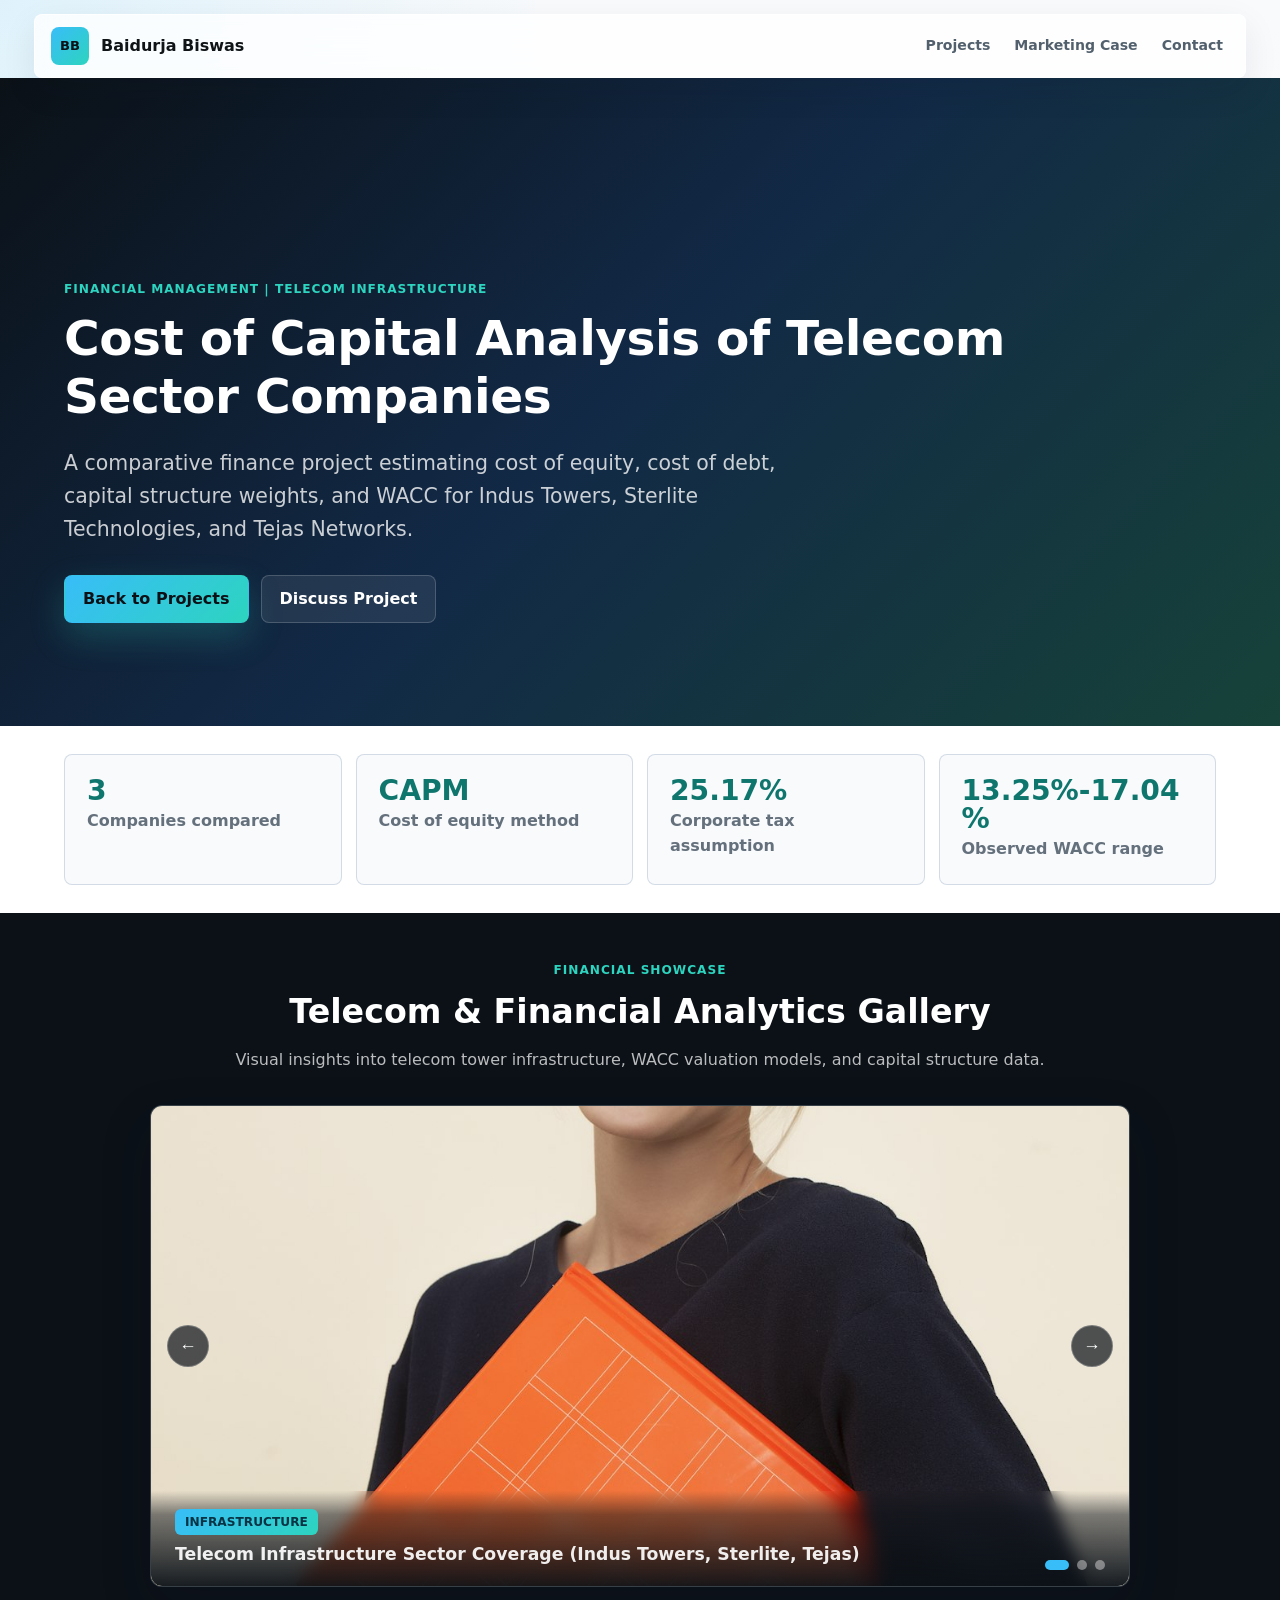
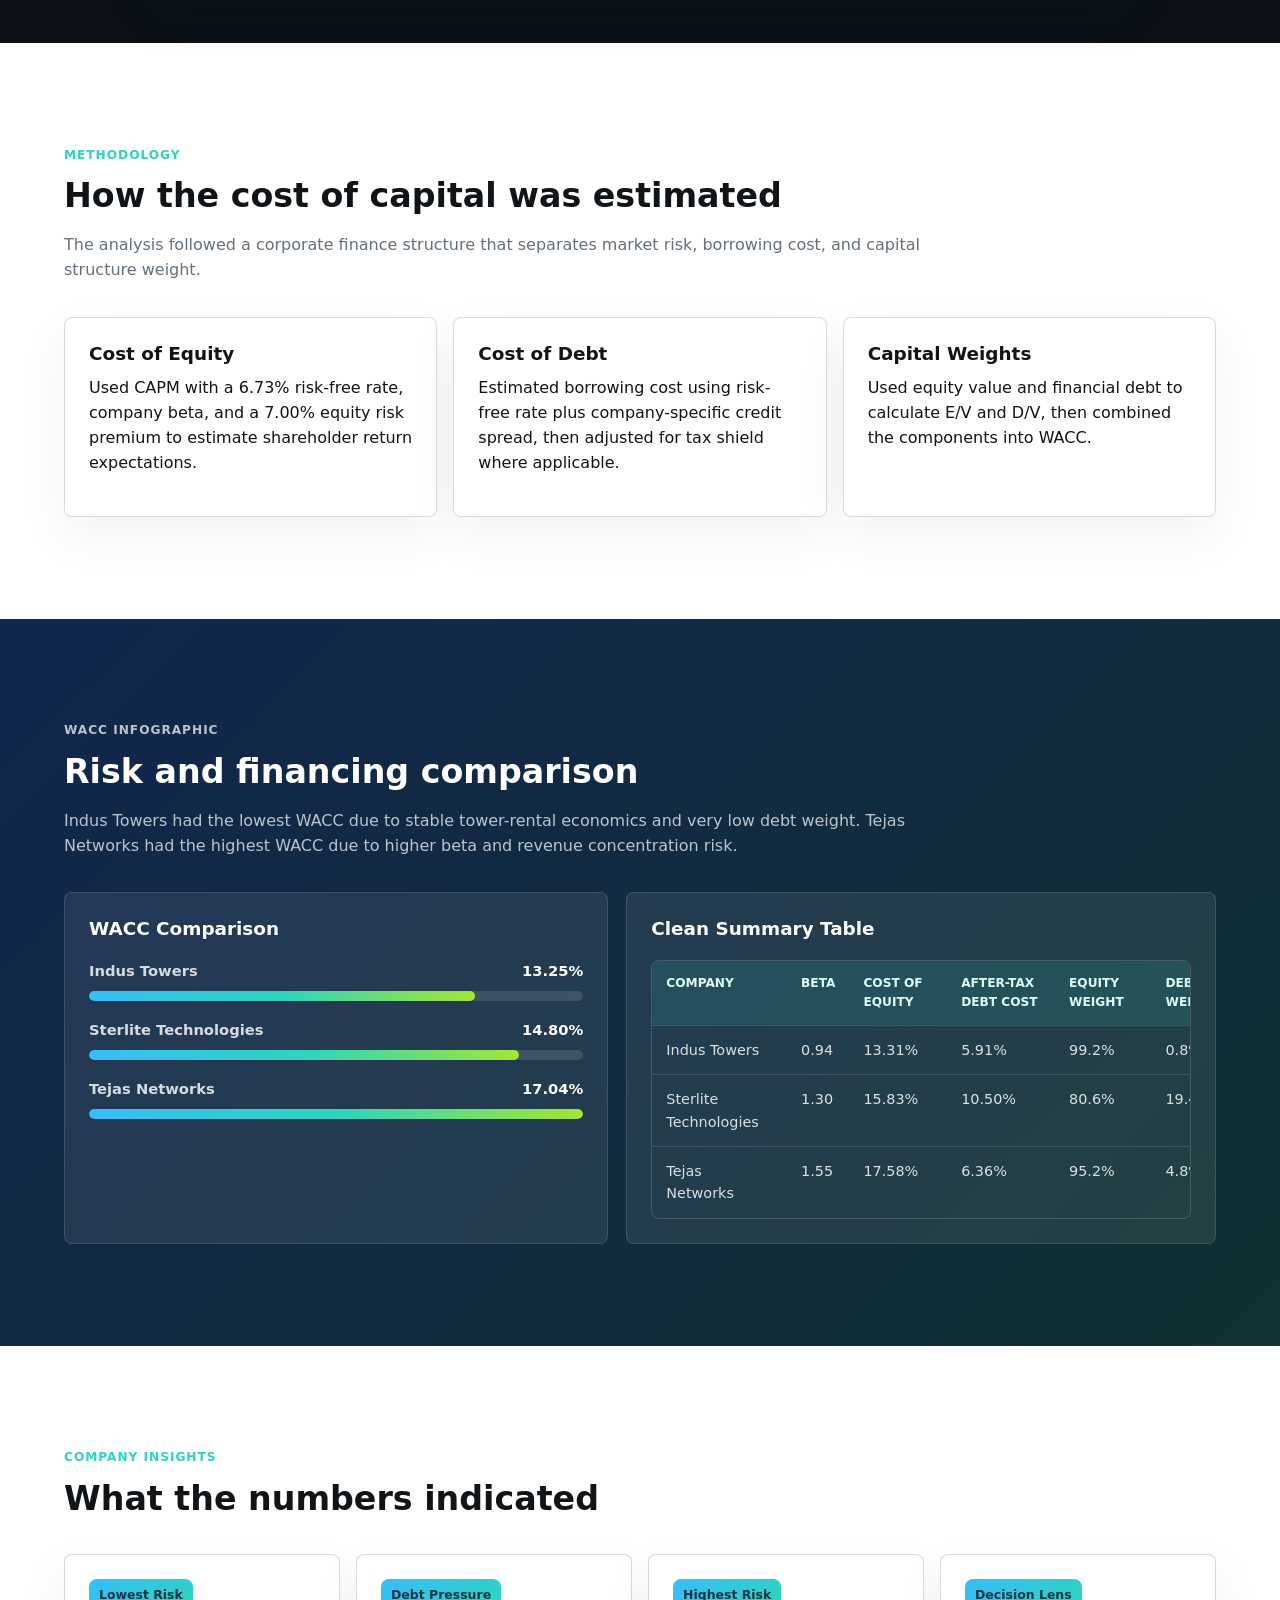
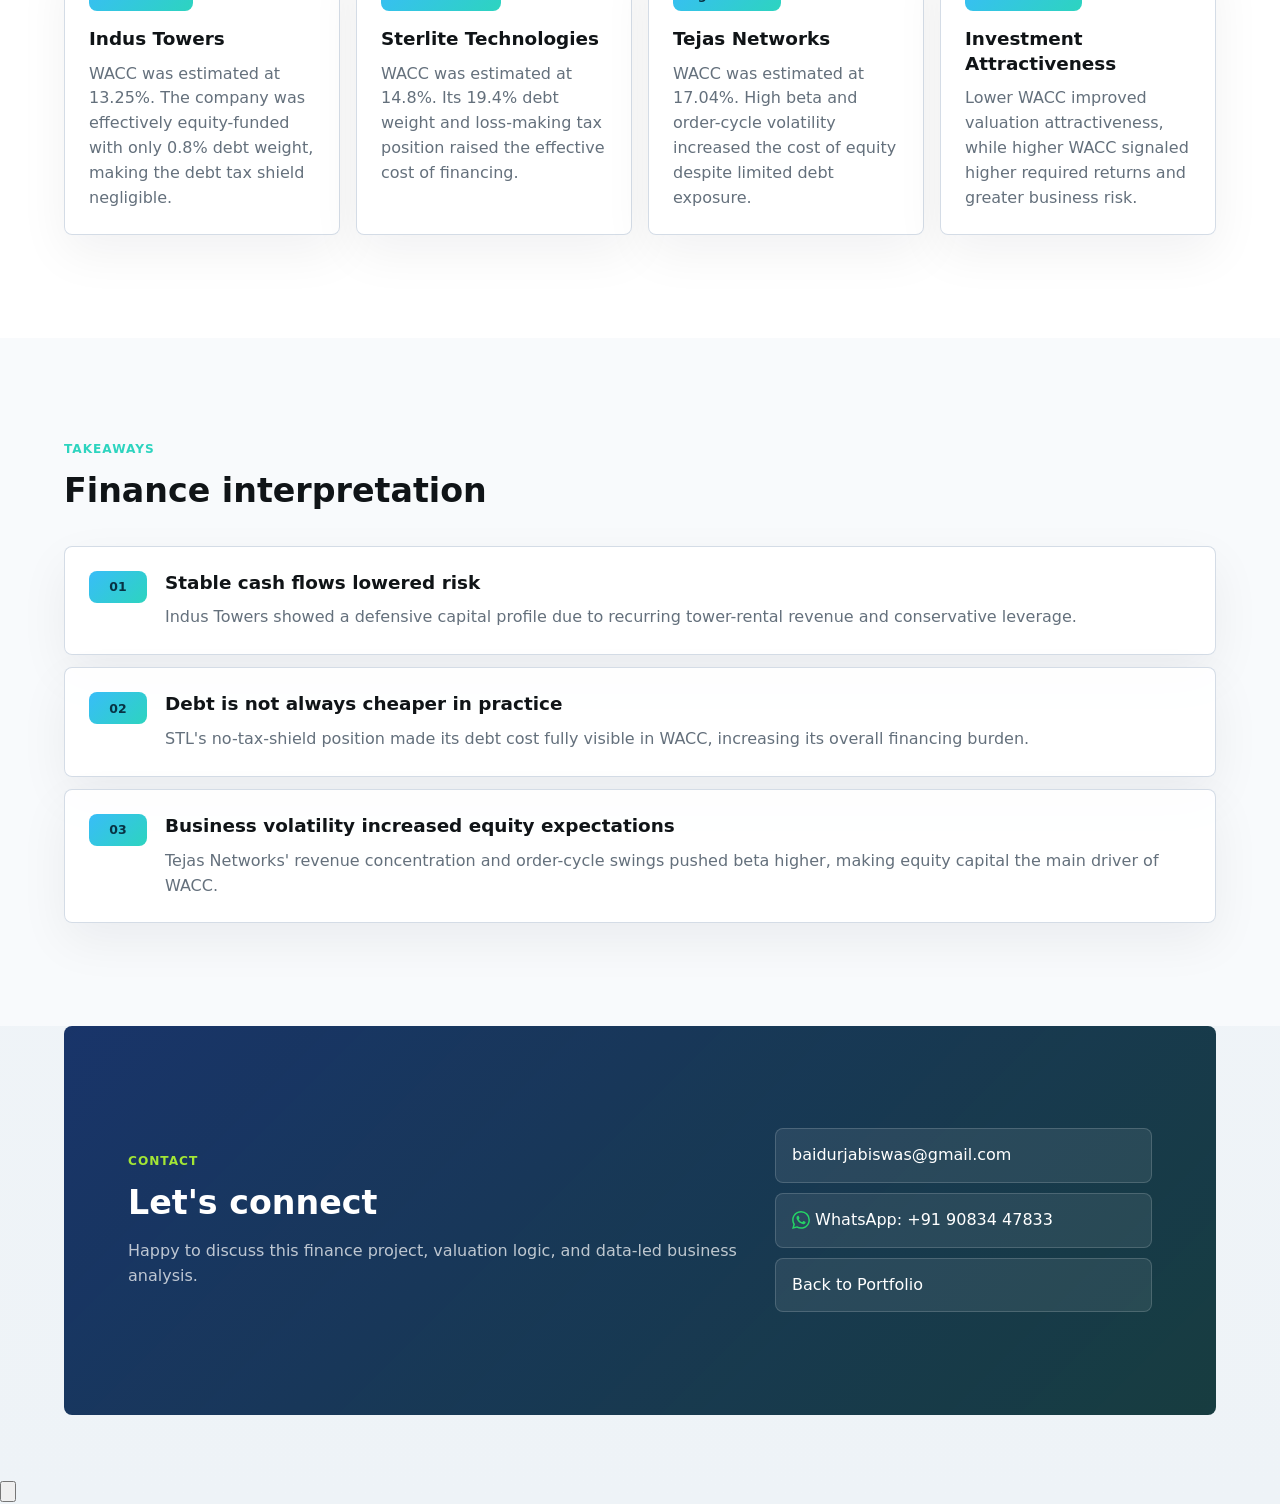
==== commit 31c9922a: "Add real photography galleries and modern interactive photo slider carousels to project webpages" ====
--- a/cost-of-capital-project.html
+++ b/cost-of-capital-project.html
@@ -55,6 +55,50 @@
         </div>
       </section>
 
+      <!-- Telecom & Financial Analytics Gallery Carousel -->
+      <section class="case-section" style="background: var(--night); color: var(--white); padding-top: 48px; padding-bottom: 56px;">
+        <div class="section-heading" style="text-align: center; margin-inline: auto;">
+          <p class="eyebrow" style="color: var(--mint);">Financial Showcase</p>
+          <h2 style="color: var(--white);">Telecom & Financial Analytics Gallery</h2>
+          <p style="color: rgba(255, 255, 255, 0.72);">Visual insights into telecom tower infrastructure, WACC valuation models, and capital structure data.</p>
+        </div>
+
+        <div class="project-carousel" id="financeCarousel" aria-label="Cost of Capital Photo Gallery Slider">
+          <div class="carousel-track">
+            <div class="carousel-slide active">
+              <img src="assets/projects/telecom_tower.jpg" alt="Telecom Tower Infrastructure">
+              <div class="slide-caption">
+                <span class="caption-tag">Infrastructure</span>
+                <p>Telecom Infrastructure Sector Coverage (Indus Towers, Sterlite, Tejas)</p>
+              </div>
+            </div>
+            <div class="carousel-slide">
+              <img src="assets/projects/finance_wacc.jpg" alt="WACC & CAPM Financial Dashboard">
+              <div class="slide-caption">
+                <span class="caption-tag">Financial Valuation</span>
+                <p>Weighted Average Cost of Capital (WACC) & CAPM Modeling</p>
+              </div>
+            </div>
+            <div class="carousel-slide">
+              <img src="assets/projects/finance_chart.jpg" alt="Capital Structure & Market Risk Charts">
+              <div class="slide-caption">
+                <span class="caption-tag">Capital Structure</span>
+                <p>Comparative Leverage, Risk Spreads & Corporate Tax Shield Analysis</p>
+              </div>
+            </div>
+          </div>
+          
+          <button class="carousel-btn prev-btn" aria-label="Previous Slide">&larr;</button>
+          <button class="carousel-btn next-btn" aria-label="Next Slide">&rarr;</button>
+          
+          <div class="carousel-dots">
+            <span class="dot active"></span>
+            <span class="dot"></span>
+            <span class="dot"></span>
+          </div>
+        </div>
+      </section>
+
       <section class="case-section">
         <div class="section-heading">
           <p class="eyebrow">Methodology</p>
@@ -229,5 +273,6 @@
         </div>
       </section>
     </main>
+    <script src="script.js"></script>
   </body>
 </html>
--- a/styles.css
+++ b/styles.css
@@ -170,28 +170,29 @@
 h1 {
   max-width: 850px;
   margin-bottom: 20px;
-  font-size: clamp(3rem, 8vw, 6.8rem);
-  line-height: 0.9;
-  letter-spacing: 0;
+  font-size: clamp(2.4rem, 5.5vw, 4.5rem);
+  line-height: 1.15;
+  letter-spacing: -0.01em;
 }
 
 h2 {
   margin-bottom: 16px;
-  font-size: clamp(1.85rem, 3.3vw, 2.95rem);
-  line-height: 1.04;
+  font-size: clamp(1.6rem, 2.6vw, 2.35rem);
+  line-height: 1.22;
   letter-spacing: 0;
 }
 
 h3 {
-  margin-bottom: 8px;
-  font-size: 1.12rem;
-  line-height: 1.25;
+  margin-bottom: 10px;
+  font-size: 1.15rem;
+  line-height: 1.35;
 }
 
 .lead {
   max-width: 770px;
-  color: rgba(255, 255, 255, 0.72);
+  color: rgba(255, 255, 255, 0.78);
   font-size: clamp(1.05rem, 1.7vw, 1.28rem);
+  line-height: 1.6;
 }
 
 .hero-actions {
@@ -863,7 +864,10 @@
 
 .case-hero h1 {
   max-width: 980px;
-  font-size: clamp(2.65rem, 5.6vw, 5.25rem);
+  font-size: clamp(2rem, 3.8vw, 3.4rem);
+  line-height: 1.18;
+  margin-top: 10px;
+  margin-bottom: 22px;
 }
 
 .hero-product-shot {
@@ -1487,3 +1491,124 @@
     align-items: flex-start;
   }
 }
+
+/* Project Photo Gallery Carousel Slider */
+.project-carousel {
+  position: relative;
+  width: 100%;
+  max-width: 980px;
+  margin: 32px auto 0;
+  border-radius: 12px;
+  overflow: hidden;
+  background: var(--night-2);
+  border: 1px solid rgba(255, 255, 255, 0.16);
+  box-shadow: 0 20px 50px rgba(15, 23, 42, 0.18);
+}
+
+.carousel-track {
+  position: relative;
+  width: 100%;
+  height: clamp(280px, 42vw, 480px);
+}
+
+.carousel-slide {
+  position: absolute;
+  inset: 0;
+  opacity: 0;
+  visibility: hidden;
+  transition: opacity 600ms cubic-bezier(0.4, 0, 0.2, 1), visibility 600ms ease;
+}
+
+.carousel-slide.active {
+  opacity: 1;
+  visibility: visible;
+  z-index: 1;
+}
+
+.carousel-slide img {
+  width: 100%;
+  height: 100%;
+  object-fit: cover;
+  display: block;
+}
+
+.slide-caption {
+  position: absolute;
+  bottom: 0;
+  inset-inline: 0;
+  padding: 18px 24px;
+  background: linear-gradient(0deg, rgba(11, 17, 23, 0.94) 0%, rgba(11, 17, 23, 0.5) 75%, transparent 100%);
+  color: var(--white);
+  backdrop-filter: blur(8px);
+}
+
+.slide-caption .caption-tag {
+  display: inline-block;
+  padding: 4px 10px;
+  margin-bottom: 6px;
+  color: #083344;
+  background: linear-gradient(135deg, var(--cyan), var(--mint));
+  border-radius: 6px;
+  font-size: 0.76rem;
+  font-weight: 850;
+  text-transform: uppercase;
+}
+
+.slide-caption p {
+  margin: 0;
+  font-size: clamp(0.92rem, 1.4vw, 1.08rem);
+  font-weight: 700;
+  color: rgba(255, 255, 255, 0.92);
+}
+
+.carousel-btn {
+  position: absolute;
+  top: 50%;
+  transform: translateY(-50%);
+  z-index: 2;
+  width: 42px;
+  height: 42px;
+  border-radius: 50%;
+  background: rgba(11, 17, 23, 0.7);
+  color: var(--white);
+  border: 1px solid rgba(255, 255, 255, 0.25);
+  backdrop-filter: blur(10px);
+  display: grid;
+  place-items: center;
+  cursor: pointer;
+  font-size: 1.1rem;
+  transition: background 200ms ease, transform 200ms ease;
+}
+
+.carousel-btn:hover {
+  background: var(--cyan);
+  color: var(--night);
+  transform: translateY(-50%) scale(1.08);
+}
+
+.prev-btn { left: 16px; }
+.next-btn { right: 16px; }
+
+.carousel-dots {
+  position: absolute;
+  bottom: 16px;
+  right: 24px;
+  z-index: 2;
+  display: flex;
+  gap: 8px;
+}
+
+.carousel-dots .dot {
+  width: 10px;
+  height: 10px;
+  border-radius: 50%;
+  background: rgba(255, 255, 255, 0.4);
+  cursor: pointer;
+  transition: background 200ms ease, transform 200ms ease, width 200ms ease;
+}
+
+.carousel-dots .dot.active {
+  background: var(--cyan);
+  width: 24px;
+  border-radius: 999px;
+}
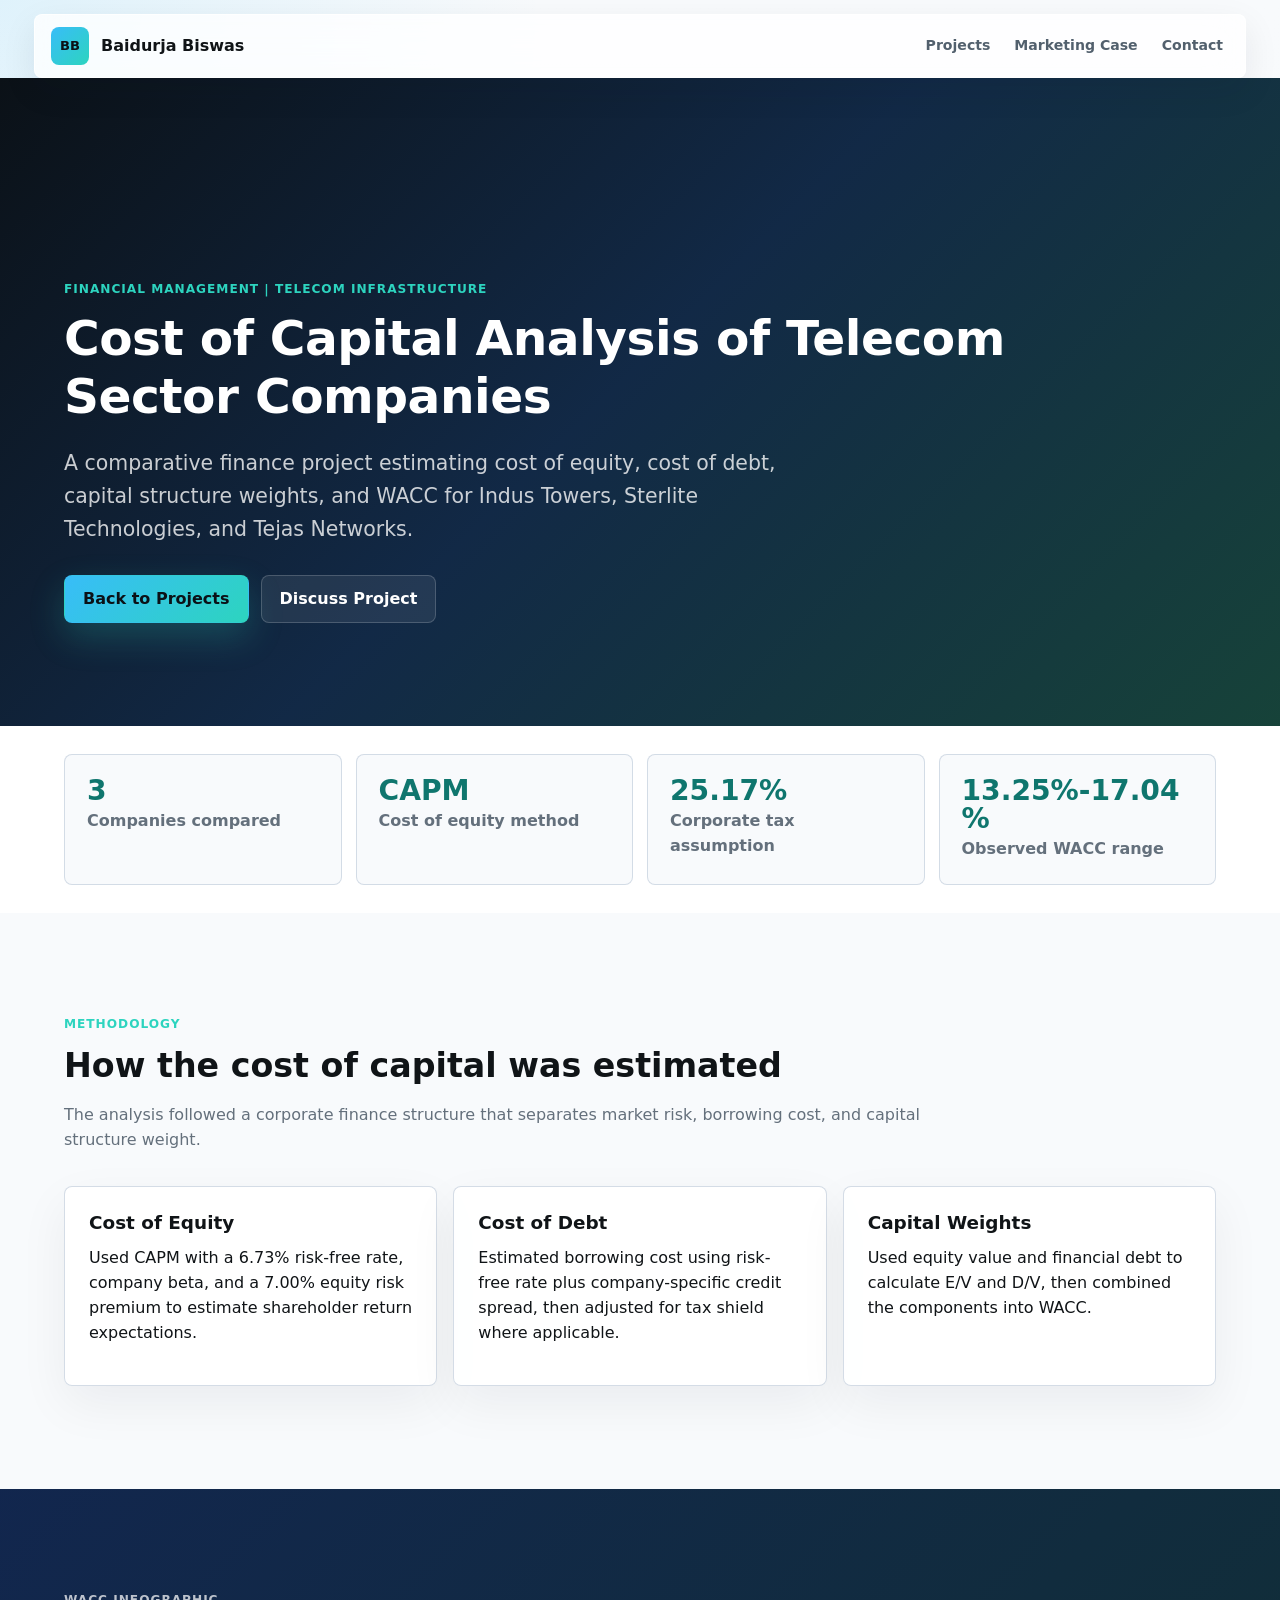
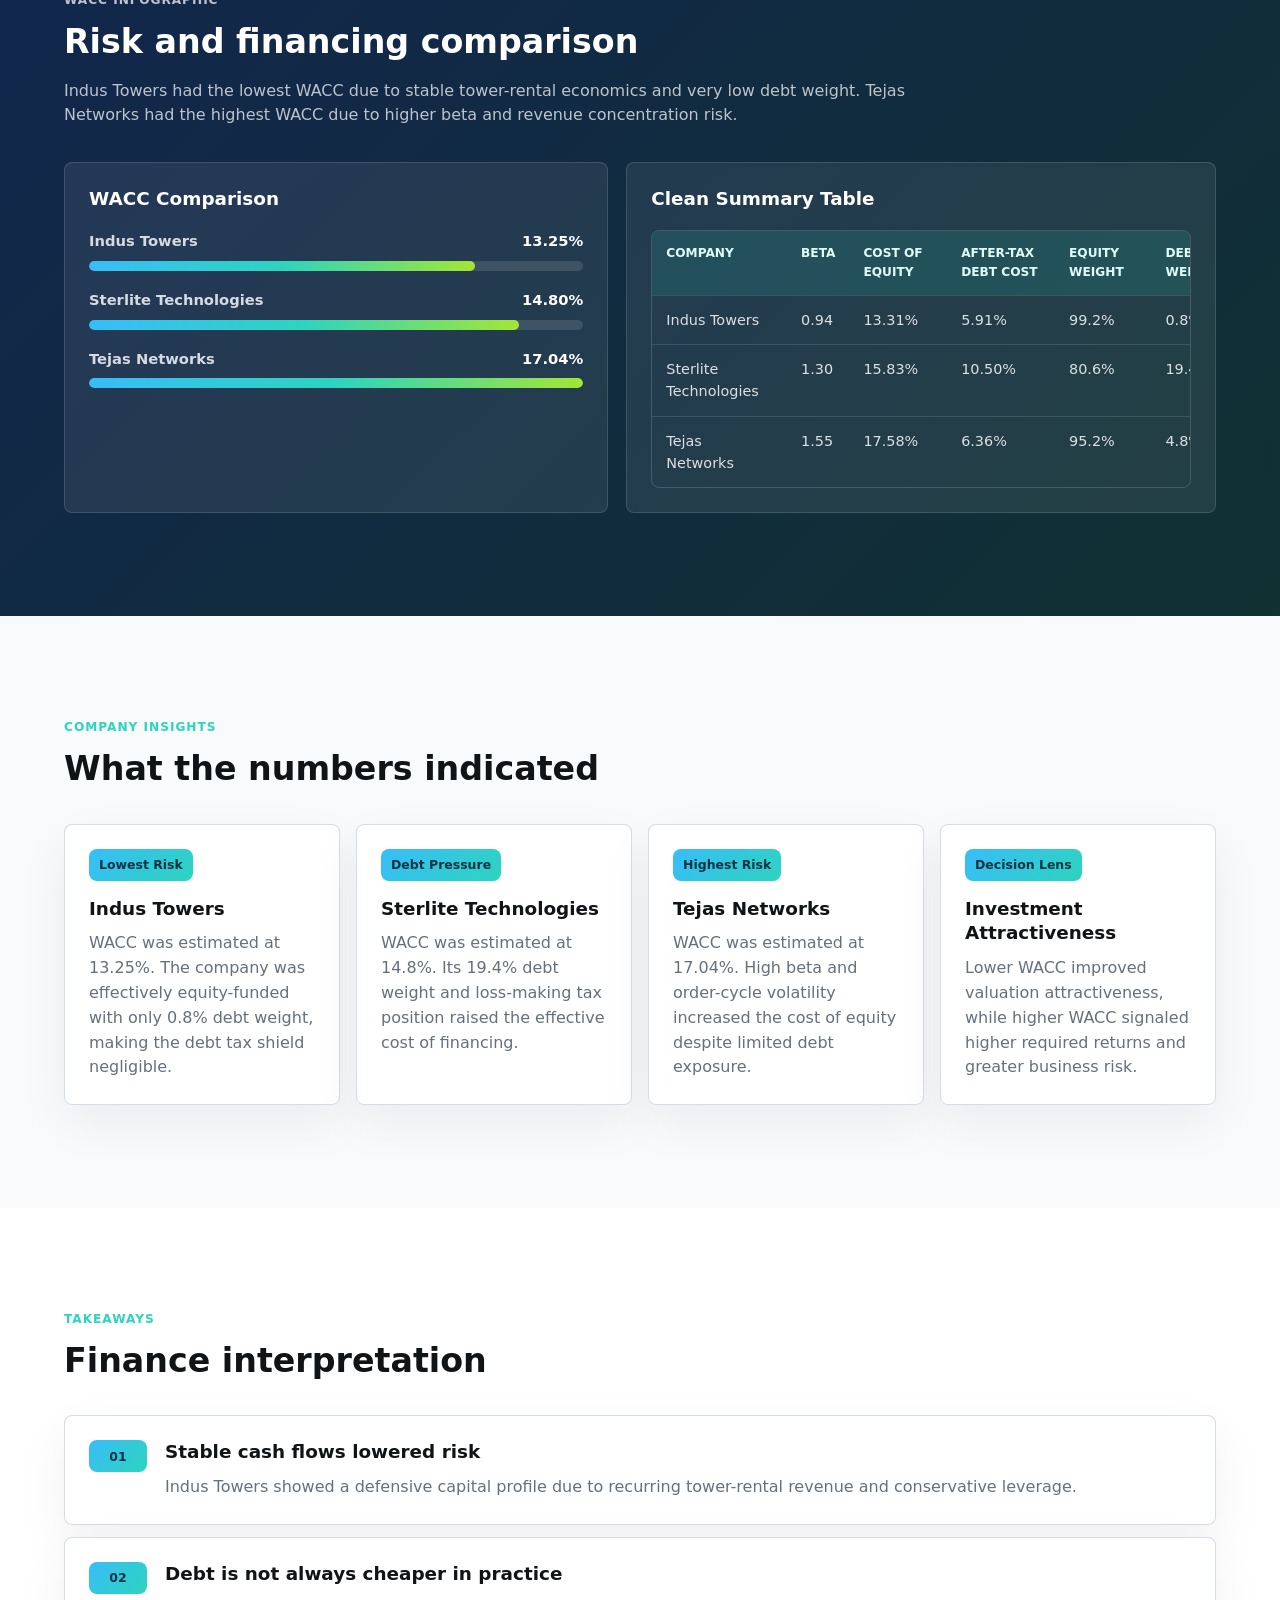
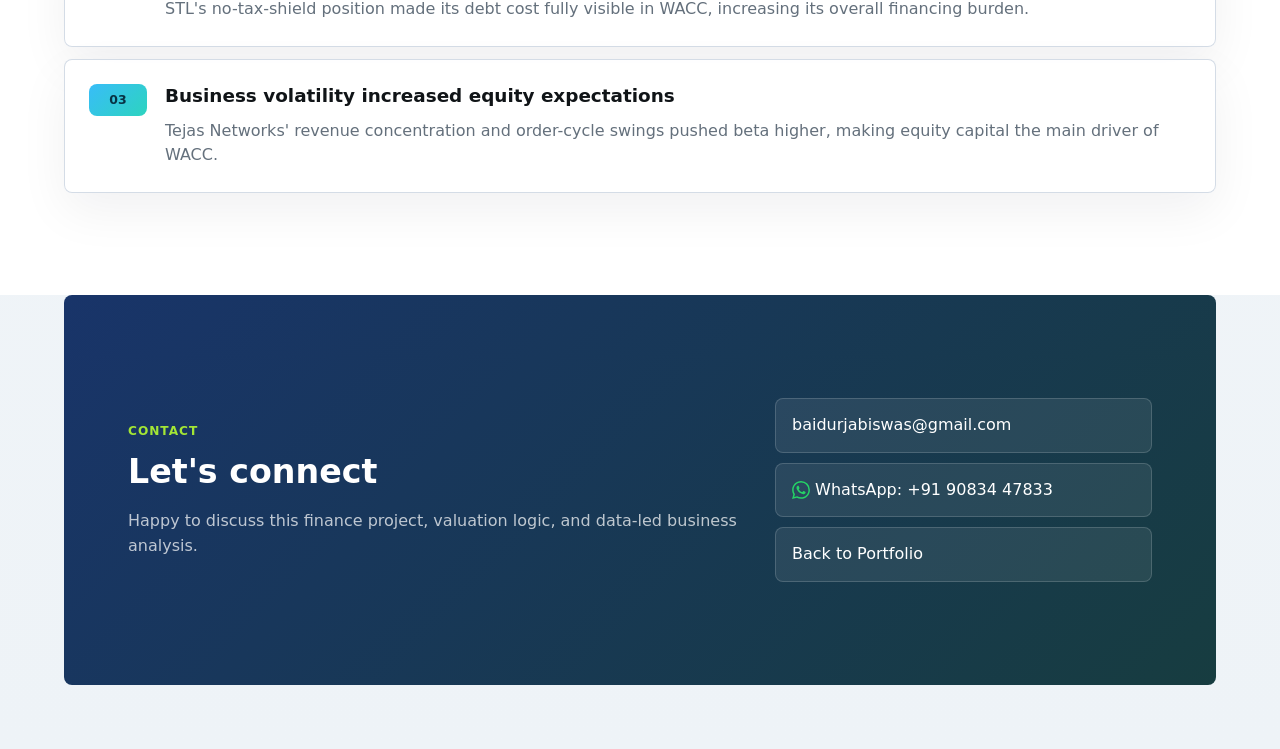
==== commit 77b3342f: "Revert "Add real photography galleries and modern interactive photo slider carousels to project webp" ====
--- a/cost-of-capital-project.html
+++ b/cost-of-capital-project.html
@@ -55,50 +55,6 @@
         </div>
       </section>
 
-      <!-- Telecom & Financial Analytics Gallery Carousel -->
-      <section class="case-section" style="background: var(--night); color: var(--white); padding-top: 48px; padding-bottom: 56px;">
-        <div class="section-heading" style="text-align: center; margin-inline: auto;">
-          <p class="eyebrow" style="color: var(--mint);">Financial Showcase</p>
-          <h2 style="color: var(--white);">Telecom & Financial Analytics Gallery</h2>
-          <p style="color: rgba(255, 255, 255, 0.72);">Visual insights into telecom tower infrastructure, WACC valuation models, and capital structure data.</p>
-        </div>
-
-        <div class="project-carousel" id="financeCarousel" aria-label="Cost of Capital Photo Gallery Slider">
-          <div class="carousel-track">
-            <div class="carousel-slide active">
-              <img src="assets/projects/telecom_tower.jpg" alt="Telecom Tower Infrastructure">
-              <div class="slide-caption">
-                <span class="caption-tag">Infrastructure</span>
-                <p>Telecom Infrastructure Sector Coverage (Indus Towers, Sterlite, Tejas)</p>
-              </div>
-            </div>
-            <div class="carousel-slide">
-              <img src="assets/projects/finance_wacc.jpg" alt="WACC & CAPM Financial Dashboard">
-              <div class="slide-caption">
-                <span class="caption-tag">Financial Valuation</span>
-                <p>Weighted Average Cost of Capital (WACC) & CAPM Modeling</p>
-              </div>
-            </div>
-            <div class="carousel-slide">
-              <img src="assets/projects/finance_chart.jpg" alt="Capital Structure & Market Risk Charts">
-              <div class="slide-caption">
-                <span class="caption-tag">Capital Structure</span>
-                <p>Comparative Leverage, Risk Spreads & Corporate Tax Shield Analysis</p>
-              </div>
-            </div>
-          </div>
-          
-          <button class="carousel-btn prev-btn" aria-label="Previous Slide">&larr;</button>
-          <button class="carousel-btn next-btn" aria-label="Next Slide">&rarr;</button>
-          
-          <div class="carousel-dots">
-            <span class="dot active"></span>
-            <span class="dot"></span>
-            <span class="dot"></span>
-          </div>
-        </div>
-      </section>
-
       <section class="case-section">
         <div class="section-heading">
           <p class="eyebrow">Methodology</p>
@@ -273,6 +229,5 @@
         </div>
       </section>
     </main>
-    <script src="script.js"></script>
   </body>
 </html>
--- a/styles.css
+++ b/styles.css
@@ -1491,124 +1491,3 @@
     align-items: flex-start;
   }
 }
-
-/* Project Photo Gallery Carousel Slider */
-.project-carousel {
-  position: relative;
-  width: 100%;
-  max-width: 980px;
-  margin: 32px auto 0;
-  border-radius: 12px;
-  overflow: hidden;
-  background: var(--night-2);
-  border: 1px solid rgba(255, 255, 255, 0.16);
-  box-shadow: 0 20px 50px rgba(15, 23, 42, 0.18);
-}
-
-.carousel-track {
-  position: relative;
-  width: 100%;
-  height: clamp(280px, 42vw, 480px);
-}
-
-.carousel-slide {
-  position: absolute;
-  inset: 0;
-  opacity: 0;
-  visibility: hidden;
-  transition: opacity 600ms cubic-bezier(0.4, 0, 0.2, 1), visibility 600ms ease;
-}
-
-.carousel-slide.active {
-  opacity: 1;
-  visibility: visible;
-  z-index: 1;
-}
-
-.carousel-slide img {
-  width: 100%;
-  height: 100%;
-  object-fit: cover;
-  display: block;
-}
-
-.slide-caption {
-  position: absolute;
-  bottom: 0;
-  inset-inline: 0;
-  padding: 18px 24px;
-  background: linear-gradient(0deg, rgba(11, 17, 23, 0.94) 0%, rgba(11, 17, 23, 0.5) 75%, transparent 100%);
-  color: var(--white);
-  backdrop-filter: blur(8px);
-}
-
-.slide-caption .caption-tag {
-  display: inline-block;
-  padding: 4px 10px;
-  margin-bottom: 6px;
-  color: #083344;
-  background: linear-gradient(135deg, var(--cyan), var(--mint));
-  border-radius: 6px;
-  font-size: 0.76rem;
-  font-weight: 850;
-  text-transform: uppercase;
-}
-
-.slide-caption p {
-  margin: 0;
-  font-size: clamp(0.92rem, 1.4vw, 1.08rem);
-  font-weight: 700;
-  color: rgba(255, 255, 255, 0.92);
-}
-
-.carousel-btn {
-  position: absolute;
-  top: 50%;
-  transform: translateY(-50%);
-  z-index: 2;
-  width: 42px;
-  height: 42px;
-  border-radius: 50%;
-  background: rgba(11, 17, 23, 0.7);
-  color: var(--white);
-  border: 1px solid rgba(255, 255, 255, 0.25);
-  backdrop-filter: blur(10px);
-  display: grid;
-  place-items: center;
-  cursor: pointer;
-  font-size: 1.1rem;
-  transition: background 200ms ease, transform 200ms ease;
-}
-
-.carousel-btn:hover {
-  background: var(--cyan);
-  color: var(--night);
-  transform: translateY(-50%) scale(1.08);
-}
-
-.prev-btn { left: 16px; }
-.next-btn { right: 16px; }
-
-.carousel-dots {
-  position: absolute;
-  bottom: 16px;
-  right: 24px;
-  z-index: 2;
-  display: flex;
-  gap: 8px;
-}
-
-.carousel-dots .dot {
-  width: 10px;
-  height: 10px;
-  border-radius: 50%;
-  background: rgba(255, 255, 255, 0.4);
-  cursor: pointer;
-  transition: background 200ms ease, transform 200ms ease, width 200ms ease;
-}
-
-.carousel-dots .dot.active {
-  background: var(--cyan);
-  width: 24px;
-  border-radius: 999px;
-}
